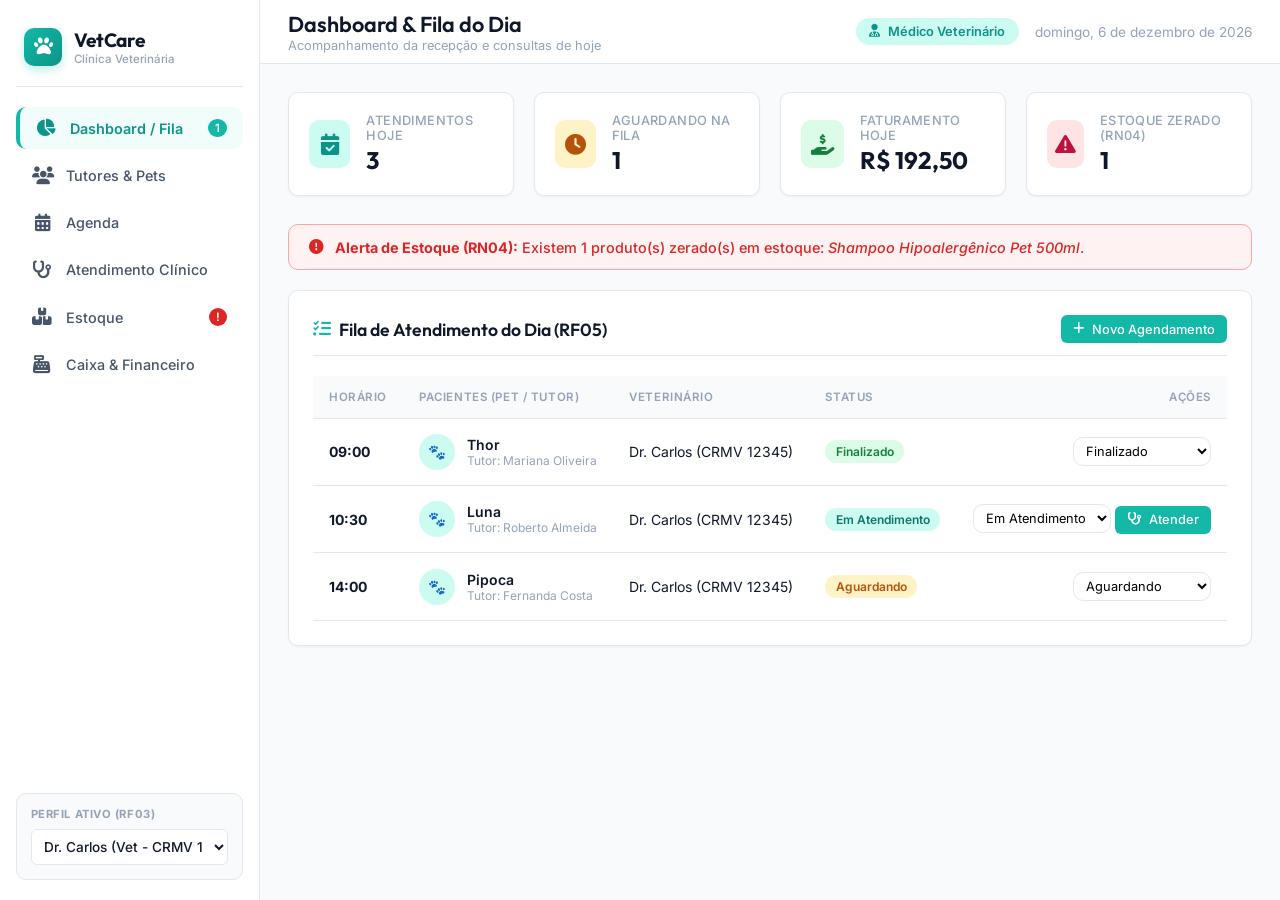
==== index.html @ 1fbb29a0 "protótipo html/css" ====
<!DOCTYPE html>
<html lang="pt-BR">
<head>
  <meta charset="UTF-8">
  <meta name="viewport" content="width=device-width, initial-scale=1.0">
  <title>VetCare - Sistema de Gestão para Clínica Veterinária</title>
  <meta name="description" content="Sistema completo de gestão veterinária para controle de tutores, pets, prontuários, receitas, estoque e caixa diário.">
  
  <!-- Fontes do Google & Font Awesome -->
  <link rel="stylesheet" href="https://cdnjs.cloudflare.com/ajax/libs/font-awesome/6.4.0/css/all.min.css">
  <link rel="stylesheet" href="style.css">
</head>
<body>

  <div id="app-container">
    
    <!-- Sidebar de Navegação -->
    <aside class="sidebar">
      <div>
        <div class="brand">
          <div class="brand-icon">
            <i class="fa-solid fa-paw"></i>
          </div>
          <div>
            <div class="brand-title">VetCare</div>
            <div class="brand-subtitle">Clínica Veterinária</div>
          </div>
        </div>

        <nav class="nav-menu">
          <a class="nav-item active" data-tab="dashboard">
            <i class="fa-solid fa-chart-pie"></i>
            <span>Dashboard / Fila</span>
            <span class="badge-count" id="badge-fila-count">0</span>
          </a>
          <a class="nav-item" data-tab="tutores-pets">
            <i class="fa-solid fa-users"></i>
            <span>Tutores & Pets</span>
          </a>
          <a class="nav-item" data-tab="agenda">
            <i class="fa-solid fa-calendar-days"></i>
            <span>Agenda</span>
          </a>
          <a class="nav-item" data-tab="atendimento" id="nav-atendimento-item">
            <i class="fa-solid fa-stethoscope"></i>
            <span>Atendimento Clínico</span>
          </a>
          <a class="nav-item" data-tab="estoque">
            <i class="fa-solid fa-boxes-stacked"></i>
            <span>Estoque</span>
            <span class="badge-count" id="badge-estoque-alert" style="background-color: var(--danger-text); display:none;">!</span>
          </a>
          <a class="nav-item" data-tab="caixa">
            <i class="fa-solid fa-cash-register"></i>
            <span>Caixa & Financeiro</span>
          </a>
        </nav>
      </div>

      <!-- Seletor de Perfil de Usuário (RF03, RN02) -->
      <div class="user-profile-widget">
        <div class="user-profile-label">Perfil Ativo (RF03)</div>
        <select id="user-role-select" class="role-select" onchange="switchUserRole(this.value)">
          <option value="vet">Dr. Carlos (Vet - CRMV 12345)</option>
          <option value="recepcao">Ana Silva (Recepcionista)</option>
          <option value="admin">Mariana (Administradora)</option>
        </select>
      </div>
    </aside>

    <!-- Área Principal -->
    <div class="main-wrapper">
      
      <!-- Topbar Header -->
      <header class="topbar">
        <div class="page-header-info">
          <h1 id="page-title">Dashboard & Fila do Dia</h1>
          <p id="page-subtitle">Acompanhamento da recepção e consultas de hoje</p>
        </div>

        <div class="topbar-actions">
          <div class="active-role-badge" id="role-badge">
            <i class="fa-solid fa-user-doctor"></i>
            <span id="role-badge-text">Médico Veterinário</span>
          </div>
          <span style="font-size: 0.85rem; color: var(--text-muted);" id="current-date-display">--/--/----</span>
        </div>
      </header>

      <!-- Conteúdo da Aplicação -->
      <main class="content-area">

        <!-- =================================================================== -->
        <!-- ABA 1: DASHBOARD & FILA DO DIA (RF05)                              -->
        <!-- =================================================================== -->
        <section id="dashboard" class="tab-content active">
          
          <!-- Métricas Resumidas -->
          <div class="metrics-grid">
            <div class="metric-card">
              <div class="metric-icon">
                <i class="fa-solid fa-calendar-check"></i>
              </div>
              <div class="metric-data">
                <h3>Atendimentos Hoje</h3>
                <div class="value" id="metric-consultas-hoje">0</div>
              </div>
            </div>

            <div class="metric-card">
              <div class="metric-icon warning">
                <i class="fa-solid fa-clock"></i>
              </div>
              <div class="metric-data">
                <h3>Aguardando na Fila</h3>
                <div class="value" id="metric-aguardando">0</div>
              </div>
            </div>

            <div class="metric-card">
              <div class="metric-icon success">
                <i class="fa-solid fa-hand-holding-dollar"></i>
              </div>
              <div class="metric-data">
                <h3>Faturamento Hoje</h3>
                <div class="value" id="metric-faturamento">R$ 0,00</div>
              </div>
            </div>

            <div class="metric-card">
              <div class="metric-icon danger">
                <i class="fa-solid fa-triangle-exclamation"></i>
              </div>
              <div class="metric-data">
                <h3>Estoque Zerado (RN04)</h3>
                <div class="value" id="metric-estoque-zero">0</div>
              </div>
            </div>
          </div>

          <!-- Alerta de Estoque (RN04) -->
          <div id="dashboard-stock-alert" class="alert-banner" style="display: none;">
            <i class="fa-solid fa-circle-exclamation"></i>
            <span id="stock-alert-message">Atenção: Existem produtos com estoque zerado no sistema!</span>
          </div>

          <!-- Fila do Dia -->
          <div class="panel">
            <div class="panel-header">
              <div class="panel-title">
                <i class="fa-solid fa-list-check" style="color: var(--primary);"></i>
                Fila de Atendimento do Dia (RF05)
              </div>
              <button class="btn btn-primary btn-sm" onclick="openModal('modal-novo-agendamento')">
                <i class="fa-solid fa-plus"></i> Novo Agendamento
              </button>
            </div>

            <div class="table-responsive">
              <table class="custom-table">
                <thead>
                  <tr>
                    <th>Horário</th>
                    <th>Pacientes (Pet / Tutor)</th>
                    <th>Veterinário</th>
                    <th>Status</th>
                    <th class="text-right">Ações</th>
                  </tr>
                </thead>
                <tbody id="fila-dia-tbody">
                  <!-- Inserido dinamicamente via app.js -->
                </tbody>
              </table>
            </div>
          </div>
        </section>

        <!-- =================================================================== -->
        <!-- ABA 2: TUTORES & PETS (RF01, RF02, RN01)                           -->
        <!-- =================================================================== -->
        <section id="tutores-pets" class="tab-content">
          <div class="panel">
            <div class="panel-header">
              <div class="panel-title">
                <i class="fa-solid fa-address-book" style="color: var(--primary);"></i>
                Cadastro de Tutores e Pacientes
              </div>
              <button class="btn btn-primary" onclick="openModal('modal-novo-tutor')">
                <i class="fa-solid fa-user-plus"></i> Cadastrar Tutor & Pet (RF01/RF02)
              </button>
            </div>

            <!-- Busca Rápida (<2s RNF03) -->
            <div class="search-filter-bar">
              <div class="search-box">
                <i class="fa-solid fa-magnifying-glass"></i>
                <input type="text" id="search-tutor-input" class="search-input" placeholder="Buscar tutor ou pet por Nome, CPF ou Telefone (RNF03)..." onkeyup="filterTutores(this.value)">
              </div>
            </div>

            <div class="table-responsive">
              <table class="custom-table">
                <thead>
                  <tr>
                    <th>Tutor (RF01)</th>
                    <th>CPF</th>
                    <th>WhatsApp / Contato</th>
                    <th>Pets Vinculados (RF02 / RN01)</th>
                    <th class="text-right">Ações</th>
                  </tr>
                </thead>
                <tbody id="tutores-tbody">
                  <!-- Inserido via app.js -->
                </tbody>
              </table>
            </div>
          </div>
        </section>

        <!-- =================================================================== -->
        <!-- ABA 3: AGENDA (RF04)                                                -->
        <!-- =================================================================== -->
        <section id="agenda" class="tab-content">
          <div class="panel">
            <div class="panel-header">
              <div class="panel-title">
                <i class="fa-solid fa-calendar-days" style="color: var(--primary);"></i>
                Agenda de Consultas e Retornos (RF04)
              </div>
              <button class="btn btn-primary" onclick="openModal('modal-novo-agendamento')">
                <i class="fa-solid fa-calendar-plus"></i> Agendar Consulta
              </button>
            </div>

            <div class="search-filter-bar">
              <div class="form-group" style="flex-direction: row; align-items: center; gap: 0.5rem;">
                <label class="form-label" for="agenda-date-filter">Filtrar por Data:</label>
                <input type="date" id="agenda-date-filter" class="form-control" style="width: auto;" onchange="loadAgendaTable(this.value)">
              </div>
            </div>

            <div class="table-responsive">
              <table class="custom-table">
                <thead>
                  <tr>
                    <th>Data / Hora</th>
                    <th>Pet / Espécie</th>
                    <th>Tutor Responsável</th>
                    <th>Veterinário</th>
                    <th>Status</th>
                    <th class="text-right">Ações</th>
                  </tr>
                </thead>
                <tbody id="agenda-tbody">
                  <!-- Inserido via app.js -->
                </tbody>
              </table>
            </div>
          </div>
        </section>

        <!-- =================================================================== -->
        <!-- ABA 4: ATENDIMENTO CLÍNICO (RF06, RF07, RF08, RF09, RN02, RN03)      -->
        <!-- =================================================================== -->
        <section id="atendimento" class="tab-content">
          
          <!-- Trava de Permissão RN02 -->
          <div id="vet-permission-lock" class="alert-banner" style="display:none; background-color: var(--status-aguardando-bg); color: var(--status-aguardando-text); border-color: #fde68a;">
            <i class="fa-solid fa-lock"></i>
            <span><strong>Atenção (RN02):</strong> Apenas o perfil de Médico Veterinário pode preencher prontuários, registrar diagnósticos e emitir receitas médicas.</span>
          </div>

          <div class="form-grid" style="grid-template-columns: 1fr 2fr;">
            
            <!-- Seleção de Paciente em Atendimento -->
            <div class="panel">
              <div class="panel-header">
                <div class="panel-title">
                  <i class="fa-solid fa-paw" style="color: var(--primary);"></i> Paciente em Consulta
                </div>
              </div>

              <div class="form-group">
                <label class="form-label">Selecionar Paciente da Fila:</label>
                <select id="atendimento-pet-select" class="form-control" onchange="onSelectPetAtendimento(this.value)">
                  <option value="">-- Selecione um pet da fila --</option>
                </select>
              </div>

              <div id="selected-pet-card" class="mt-2" style="display:none; background-color: var(--bg-main); padding: 1rem; border-radius: var(--radius-md); border: 1px solid var(--border);">
                <div class="entity-info mb-2">
                  <div class="pet-avatar" id="pet-avatar-display">🐾</div>
                  <div class="entity-details">
                    <div class="title" id="pet-name-display">Thor</div>
                    <div class="subtitle" id="pet-species-breed">Cão - Golden Retriever</div>
                  </div>
                </div>
                <hr style="border:0; border-top:1px solid var(--border); margin:0.75rem 0;">
                <p style="font-size:0.8rem; color:var(--text-secondary);"><strong>Tutor:</strong> <span id="pet-tutor-display">Carlos Silva</span></p>
                <p style="font-size:0.8rem; color:var(--text-secondary);"><strong>Idade/Peso:</strong> <span id="pet-age-weight">3 anos | 28 kg</span></p>
              </div>

              <!-- Vacinas Aplicadas (RF09) -->
              <div class="panel-header mt-2" style="margin-bottom:0.75rem;">
                <div class="panel-title" style="font-size:0.95rem;">
                  <i class="fa-solid fa-syringe" style="color: var(--primary);"></i> Vacinas (RF09)
                </div>
                <button class="btn btn-secondary btn-sm" onclick="openModal('modal-nova-vacina')">+ Vacina</button>
              </div>

              <div id="pet-vaccines-list" style="font-size:0.825rem; color: var(--text-secondary);">
                <em>Selecione um paciente para ver a carteira de vacinação.</em>
              </div>
            </div>

            <!-- Prontuário Clínico & Receita -->
            <div class="panel">
              <div class="panel-header">
                <div class="panel-title">
                  <i class="fa-solid fa-notes-medical" style="color: var(--primary);"></i>
                  Prontuário da Consulta Atual (RF06)
                </div>
                <div style="display:flex; gap:0.5rem;">
                  <button class="btn btn-outline btn-sm" onclick="openModal('modal-receita')" id="btn-emitir-receita">
                    <i class="fa-solid fa-file-prescription"></i> Emitir Receita (RF08)
                  </button>
                </div>
              </div>

              <form id="form-prontuario" onsubmit="salvarProntuario(event)">
                <div class="form-grid mb-2">
                  <div class="form-group full-width">
                    <label class="form-label">Queixa Principal & Histórico Observado (RF06):</label>
                    <textarea id="prontuario-queixa" class="form-control" placeholder="Ex: Animal apresentando prostração e perda de apetite há 2 dias..."></textarea>
                  </div>

                  <div class="form-group full-width">
                    <label class="form-label">Exame Físico & Sintomas Observados:</label>
                    <textarea id="prontuario-sintomas" class="form-control" placeholder="Ex: Temperatura 38.5°C, mucosas normcoradas, sem dor abdominal..."></textarea>
                  </div>

                  <div class="form-group full-width">
                    <label class="form-label">Diagnóstico Presuntivo / Definitivo:</label>
                    <textarea id="prontuario-diagnostico" class="form-control" placeholder="Ex: Gastrenterite leve..."></textarea>
                  </div>

                  <div class="form-group full-width">
                    <label class="form-label">Orientações e Tratamento Prescrito:</label>
                    <textarea id="prontuario-orientacoes" class="form-control" placeholder="Ex: Dieta leve por 3 dias, hidratação oral..."></textarea>
                  </div>
                </div>

                <div style="display:flex; justify-content:flex-end; gap:0.75rem;" class="mt-2">
                  <button type="submit" class="btn btn-primary" id="btn-salvar-prontuario">
                    <i class="fa-solid fa-floppy-disk"></i> Salvar Consulta & Finalizar
                  </button>
                </div>
              </form>

              <!-- Histórico do Paciente (RF07) -->
              <div class="mt-2" style="border-top:1px solid var(--border); padding-top:1rem;">
                <h3 style="font-size:0.95rem; font-family:var(--font-heading); font-weight:600;">
                  <i class="fa-solid fa-clock-rotate-left" style="color:var(--primary);"></i> Histórico Clínico Anterior (RF07)
                </h3>
                <div id="patient-timeline-container" class="timeline">
                  <!-- Histórico dinâmico via app.js -->
                  <p style="font-size:0.85rem; color:var(--text-muted); padding-top:0.5rem;">Nenhum histórico selecionado.</p>
                </div>
              </div>
            </div>

          </div>
        </section>

        <!-- =================================================================== -->
        <!-- ABA 5: ESTOQUE BÁSICO (RF10, RF11, RN04)                          -->
        <!-- =================================================================== -->
        <section id="estoque" class="tab-content">
          <div class="panel">
            <div class="panel-header">
              <div class="panel-title">
                <i class="fa-solid fa-boxes-stacked" style="color: var(--primary);"></i>
                Controle de Estoque de Produtos e Medicamentos (RF10)
              </div>
              <button class="btn btn-primary" onclick="openModal('modal-novo-produto')">
                <i class="fa-solid fa-box-archive"></i> Cadastrar Item (RF10)
              </button>
            </div>

            <div class="search-filter-bar">
              <div class="search-box">
                <i class="fa-solid fa-magnifying-glass"></i>
                <input type="text" class="search-input" placeholder="Buscar medicamento ou insumo no estoque..." onkeyup="filterEstoque(this.value)">
              </div>
            </div>

            <div class="table-responsive">
              <table class="custom-table">
                <thead>
                  <tr>
                    <th>Nome do Produto / Item (RF10)</th>
                    <th>Preço de Venda</th>
                    <th>Qtd. Atual em Estoque</th>
                    <th>Status de Estoque (RN04)</th>
                    <th class="text-right">Ações (RF11)</th>
                  </tr>
                </thead>
                <tbody id="estoque-tbody">
                  <!-- Inserido via app.js -->
                </tbody>
              </table>
            </div>
          </div>
        </section>

        <!-- =================================================================== -->
        <!-- ABA 6: CAIXA E PAGAMENTOS (RF12, RF13)                              -->
        <!-- =================================================================== -->
        <section id="caixa" class="tab-content">
          <div class="form-grid" style="grid-template-columns: 1fr 1fr;">
            
            <!-- Registro de Pagamento RF12 -->
            <div class="panel">
              <div class="panel-header">
                <div class="panel-title">
                  <i class="fa-solid fa-receipt" style="color: var(--primary);"></i>
                  Registrar Pagamento / Caixa (RF12)
                </div>
              </div>

              <form id="form-pagamento" onsubmit="registrarPagamento(event)">
                <div class="form-group mb-2">
                  <label class="form-label">Descrição do Atendimento / Produto:</label>
                  <input type="text" id="pagamento-descricao" class="form-control" placeholder="Ex: Consulta Clínica + Vacina V10" required>
                </div>

                <div class="form-group mb-2">
                  <label class="form-label">Tutor (Opcional):</label>
                  <select id="pagamento-tutor-select" class="form-control">
                    <option value="">-- Cliente Avulso --</option>
                  </select>
                </div>

                <div class="form-group mb-2">
                  <label class="form-label">Valor Cobrado (R$):</label>
                  <input type="number" step="0.01" id="pagamento-valor" class="form-control" placeholder="150.00" required>
                </div>

                <div class="form-group mb-2">
                  <label class="form-label">Forma de Pagamento (RF12):</label>
                  <select id="pagamento-metodo" class="form-control" required>
                    <option value="Pix">Pix</option>
                    <option value="Cartão de Crédito">Cartão de Crédito</option>
                    <option value="Cartão de Débito">Cartão de Débito</option>
                    <option value="Dinheiro">Dinheiro</option>
                  </select>
                </div>

                <button type="submit" class="btn btn-primary full-width mt-2">
                  <i class="fa-solid fa-cash-register"></i> Confirmar Recebimento (RF12)
                </button>
              </form>
            </div>

            <!-- Fechamento de Caixa Diário RF13 -->
            <div class="panel">
              <div class="panel-header">
                <div class="panel-title">
                  <i class="fa-solid fa-chart-line" style="color: var(--primary);"></i>
                  Fechamento de Caixa Diário (RF13)
                </div>
                <button class="btn btn-outline btn-sm" onclick="imprimirRelatorioCaixa()">
                  <i class="fa-solid fa-print"></i> Imprimir Relatório
                </button>
              </div>

              <div style="background-color: var(--bg-main); padding: 1.25rem; border-radius: var(--radius-md); border:1px solid var(--border);" class="mb-2">
                <h3 style="font-size:0.85rem; color:var(--text-muted); text-transform:uppercase;">Faturamento Total do Dia</h3>
                <div style="font-size:2rem; font-family:var(--font-heading); font-weight:700; color:var(--primary-hover);" id="caixa-total-display">R$ 0,00</div>
              </div>

              <h4 style="font-size:0.9rem; margin-bottom:0.5rem; color:var(--text-secondary);">Resumo por Forma de Pagamento:</h4>
              <div id="caixa-breakdown-list" style="display:flex; flex-direction:column; gap:0.5rem;">
                <!-- Dinâmico via JS -->
              </div>
            </div>

          </div>

          <!-- Histórico de Transações do Dia -->
          <div class="panel mt-2">
            <div class="panel-header">
              <div class="panel-title">Lançamentos do Dia</div>
            </div>
            <div class="table-responsive">
              <table class="custom-table">
                <thead>
                  <tr>
                    <th>Horário</th>
                    <th>Descrição</th>
                    <th>Cliente / Tutor</th>
                    <th>Forma de Pagamento</th>
                    <th class="text-right">Valor</th>
                  </tr>
                </thead>
                <tbody id="caixa-transacoes-tbody">
                  <!-- Inserido via JS -->
                </tbody>
              </table>
            </div>
          </div>
        </section>

      </main>
    </div>
  </div>

  <!-- ========================================================================= -->
  <!-- MODAIS INTERATIVOS                                                         -->
  <!-- ========================================================================= -->

  <!-- Modal 1: Novo Tutor & Pet (RF01, RF02, RN01) -->
  <div id="modal-novo-tutor" class="modal-overlay">
    <div class="modal-card">
      <div class="modal-header">
        <h2>Cadastrar Tutor e Pet (RF01/RF02)</h2>
        <button class="modal-close" onclick="closeModal('modal-novo-tutor')">&times;</button>
      </div>
      <form id="form-novo-tutor" onsubmit="salvarTutorEPet(event)">
        <div class="modal-body form-grid">
          <h3 class="full-width" style="font-size:0.95rem; border-bottom:1px solid var(--border); padding-bottom:0.25rem;">Dados do Tutor (RF01)</h3>
          
          <div class="form-group">
            <label class="form-label">Nome Completo *</label>
            <input type="text" id="tutor-nome" class="form-control" placeholder="Ex: Mariana Oliveira" required>
          </div>

          <div class="form-group">
            <label class="form-label">CPF *</label>
            <input type="text" id="tutor-cpf" class="form-control" placeholder="000.000.000-00" required>
          </div>

          <div class="form-group">
            <label class="form-label">WhatsApp / Telefone *</label>
            <input type="text" id="tutor-telefone" class="form-control" placeholder="(11) 99999-8888" required>
          </div>

          <div class="form-group">
            <label class="form-label">Endereço</label>
            <input type="text" id="tutor-endereco" class="form-control" placeholder="Rua, Número, Bairro">
          </div>

          <h3 class="full-width mt-2" style="font-size:0.95rem; border-bottom:1px solid var(--border); padding-bottom:0.25rem;">Dados do Pet Vinculado (RF02 / RN01)</h3>

          <div class="form-group">
            <label class="form-label">Nome do Pet *</label>
            <input type="text" id="pet-nome" class="form-control" placeholder="Ex: Mel" required>
          </div>

          <div class="form-group">
            <label class="form-label">Espécie *</label>
            <select id="pet-especie" class="form-control" required>
              <option value="Cão">Cão</option>
              <option value="Gato">Gato</option>
              <option value="Ave">Ave</option>
              <option value="Outro">Outro</option>
            </select>
          </div>

          <div class="form-group">
            <label class="form-label">Raça</label>
            <input type="text" id="pet-raca" class="form-control" placeholder="Ex: Poodle, SRD...">
          </div>

          <div class="form-group">
            <label class="form-label">Sexo</label>
            <select id="pet-sexo" class="form-control">
              <option value="Macho">Macho</option>
              <option value="Fêmea">Fêmea</option>
            </select>
          </div>

          <div class="form-group">
            <label class="form-label">Idade / Nasc.</label>
            <input type="text" id="pet-idade" class="form-control" placeholder="Ex: 2 anos">
          </div>

          <div class="form-group">
            <label class="form-label">Peso (kg)</label>
            <input type="number" step="0.1" id="pet-peso" class="form-control" placeholder="Ex: 8.5">
          </div>
        </div>

        <div class="modal-footer">
          <button type="button" class="btn btn-secondary" onclick="closeModal('modal-novo-tutor')">Cancelar</button>
          <button type="submit" class="btn btn-primary">Salvar Cadastro</button>
        </div>
      </form>
    </div>
  </div>

  <!-- Modal 2: Novo Agendamento (RF04) -->
  <div id="modal-novo-agendamento" class="modal-overlay">
    <div class="modal-card">
      <div class="modal-header">
        <h2>Agendar Consulta (RF04)</h2>
        <button class="modal-close" onclick="closeModal('modal-novo-agendamento')">&times;</button>
      </div>
      <form id="form-novo-agendamento" onsubmit="salvarAgendamento(event)">
        <div class="modal-body form-grid">
          <div class="form-group full-width">
            <label class="form-label">Selecione o Paciente (Pet / Tutor) *</label>
            <select id="agendamento-pet-select" class="form-control" required>
              <!-- Dinâmico via JS -->
            </select>
          </div>

          <div class="form-group">
            <label class="form-label">Data *</label>
            <input type="date" id="agendamento-data" class="form-control" required>
          </div>

          <div class="form-group">
            <label class="form-label">Horário *</label>
            <input type="time" id="agendamento-hora" class="form-control" required>
          </div>

          <div class="form-group full-width">
            <label class="form-label">Veterinário Responsável *</label>
            <select id="agendamento-vet-select" class="form-control" required>
              <option value="Dr. Carlos (CRMV 12345)">Dr. Carlos (CRMV 12345)</option>
              <option value="Dra. Juliana (CRMV 67890)">Dra. Juliana (CRMV 67890)</option>
            </select>
          </div>
        </div>

        <div class="modal-footer">
          <button type="button" class="btn btn-secondary" onclick="closeModal('modal-novo-agendamento')">Cancelar</button>
          <button type="submit" class="btn btn-primary">Confirmar Agendamento</button>
        </div>
      </form>
    </div>
  </div>

  <!-- Modal 3: Emissão de Receita Simples (RF08, RN03) -->
  <div id="modal-receita" class="modal-overlay">
    <div class="modal-card" style="max-width:700px;">
      <div class="modal-header">
        <h2>Emitir Receita Médica Simples (RF08 / RN03)</h2>
        <button class="modal-close" onclick="closeModal('modal-receita')">&times;</button>
      </div>
      <div class="modal-body">
        
        <form id="form-receita" onsubmit="gerarVisualizacaoReceita(event)">
          <div class="form-group mb-2">
            <label class="form-label">Medicamentos e Dosagens Prescritas:</label>
            <textarea id="receita-texto" class="form-control" style="min-height:120px;" placeholder="Ex: 1. Amoxicilina 250mg - Administrar 1 comprimido a cada 12 horas por 7 dias.&#10;2. Meloxicam 1mg - Administrar 1 comprimido a cada 24 horas por 3 dias." required></textarea>
          </div>

          <button type="submit" class="btn btn-primary mb-2">
            <i class="fa-solid fa-eye"></i> Gerar Pré-visualização com CRMV (RN03)
          </button>
        </form>

        <!-- Preview da Receita com CRMV do Veterinário (RN03) -->
        <div id="recipe-preview-container" class="recipe-preview mt-2" style="display:none;">
          <div class="recipe-header">
            <h2>VetCare - Clínica Veterinária</h2>
            <p>Rua dos Pets, 123 - Centro | Tel: (11) 3333-4444</p>
            <div class="recipe-vet-badge" id="recipe-vet-info">
              <i class="fa-solid fa-user-doctor"></i> Dr. Carlos - CRMV/SP 12345
            </div>
          </div>

          <div class="recipe-info-grid">
            <div><strong>Paciente:</strong> <span id="recipe-patient-name">Mel</span></div>
            <div><strong>Especialidade:</strong> Veterinária Geral</div>
            <div><strong>Tutor:</strong> <span id="recipe-tutor-name">Mariana</span></div>
            <div><strong>Data:</strong> <span id="recipe-date-display">--/--/----</span></div>
          </div>

          <div class="recipe-medications">
            <h4 style="font-size:0.9rem; text-transform:uppercase; color:var(--primary-hover); border-bottom:1px solid var(--border); padding-bottom:0.25rem;" class="mb-2">Receituário Prescrito:</h4>
            <div id="recipe-meds-list" style="white-space: pre-wrap; font-size:0.9rem; line-height:1.6;"></div>
          </div>

          <div class="recipe-footer">
            <div class="signature-line"></div>
            <p style="font-size:0.85rem; font-weight:600;" id="recipe-vet-signature">Dr. Carlos - Médico Veterinário</p>
            <p style="font-size:0.75rem; color:#64748b;" id="recipe-crmv-signature">CRMV/SP 12345 (RN03)</p>
          </div>
        </div>

      </div>
      <div class="modal-footer">
        <button type="button" class="btn btn-secondary" onclick="closeModal('modal-receita')">Fechar</button>
        <button type="button" class="btn btn-primary" onclick="imprimirReceita()">
          <i class="fa-solid fa-print"></i> Imprimir Receita
        </button>
      </div>
    </div>
  </div>

  <!-- Modal 4: Registrar Vacina (RF09) -->
  <div id="modal-nova-vacina" class="modal-overlay">
    <div class="modal-card">
      <div class="modal-header">
        <h2>Registrar Aplicação de Vacina (RF09)</h2>
        <button class="modal-close" onclick="closeModal('modal-nova-vacina')">&times;</button>
      </div>
      <form id="form-nova-vacina" onsubmit="salvarVacina(event)">
        <div class="modal-body form-grid">
          <div class="form-group full-width">
            <label class="form-label">Nome da Vacina *</label>
            <input type="text" id="vacina-nome" class="form-control" placeholder="Ex: V10 Polivalente, Antirrábica..." required>
          </div>

          <div class="form-group">
            <label class="form-label">Data de Aplicação *</label>
            <input type="date" id="vacina-data-aplicacao" class="form-control" required>
          </div>

          <div class="form-group">
            <label class="form-label">Próxima Dose Prevista *</label>
            <input type="date" id="vacina-data-proxima" class="form-control" required>
          </div>
        </div>

        <div class="modal-footer">
          <button type="button" class="btn btn-secondary" onclick="closeModal('modal-nova-vacina')">Cancelar</button>
          <button type="submit" class="btn btn-primary">Registrar Vacina</button>
        </div>
      </form>
    </div>
  </div>

  <!-- Modal 5: Novo Produto no Estoque (RF10) -->
  <div id="modal-novo-produto" class="modal-overlay">
    <div class="modal-card">
      <div class="modal-header">
        <h2>Cadastrar Item no Estoque (RF10)</h2>
        <button class="modal-close" onclick="closeModal('modal-novo-produto')">&times;</button>
      </div>
      <form id="form-novo-produto" onsubmit="salvarProduto(event)">
        <div class="modal-body form-grid">
          <div class="form-group full-width">
            <label class="form-label">Nome do Produto / Medicamento *</label>
            <input type="text" id="produto-nome" class="form-control" placeholder="Ex: Anti-inflamatório Meloxivet 1mg" required>
          </div>

          <div class="form-group">
            <label class="form-label">Preço de Venda (R$) *</label>
            <input type="number" step="0.01" id="produto-preco" class="form-control" placeholder="45.00" required>
          </div>

          <div class="form-group">
            <label class="form-label">Quantidade em Estoque *</label>
            <input type="number" id="produto-qtd" class="form-control" placeholder="10" required>
          </div>
        </div>

        <div class="modal-footer">
          <button type="button" class="btn btn-secondary" onclick="closeModal('modal-novo-produto')">Cancelar</button>
          <button type="submit" class="btn btn-primary">Salvar Produto</button>
        </div>
      </form>
    </div>
  </div>

  <!-- Area exclusiva de impressão para Receitas (RN03) -->
  <div id="print-recipe-area"></div>

  <!-- Script Principal JavaScript -->
  <script src="app.js"></script>
</body>
</html>
---- style.css ----
/* ==========================================================================
   VetCare - Sistema para Clínica Veterinária
   Estilos CSS - Tons Neutros & Verde Água (Aqua Green Teal)
   ========================================================================== */

@import url('https://fonts.googleapis.com/css2?family=Outfit:wght@300;400;500;600;700&family=Inter:wght@300;400;500;600;700&display=swap');

:root {
  /* Paleta de Cores (Tons Neutros + Verde Água) */
  --primary: #14b8a6;            /* Verde Água Principal (Teal/Aqua) */
  --primary-hover: #0d9488;      /* Verde Água Escuro */
  --primary-light: #ccfbf1;      /* Verde Água Claro Pastel */
  --primary-subtle: #f0fdfa;     /* Fundo Suave Verde Água */
  
  --bg-main: #f8fafc;            /* Fundo da Página (Neutral Slate 50) */
  --surface: #ffffff;            /* Superfícies / Cards */
  --surface-hover: #f1f5f9;      /* Hover em linhas e elementos */
  
  --text-main: #0f172a;          /* Texto Principal (Slate 900) */
  --text-secondary: #475569;     /* Texto Secundário (Slate 600) */
  --text-muted: #94a3b8;         /* Texto Suave (Slate 400) */
  
  --border: #e2e8f0;             /* Bordas (Slate 200) */
  --border-focus: #14b8a6;       /* Foco em Inputs */
  
  /* Status Colors */
  --status-agendado-bg: #e0f2fe;
  --status-agendado-text: #0369a1;
  --status-aguardando-bg: #fef3c7;
  --status-aguardando-text: #b45309;
  --status-atendimento-bg: #ccfbf1;
  --status-atendimento-text: #0f766e;
  --status-finalizado-bg: #dcfce7;
  --status-finalizado-text: #15803d;
  --status-cancelado-bg: #ffe4e6;
  --status-cancelado-text: #be123c;
  
  --danger-bg: #fef2f2;
  --danger-text: #dc2626;
  --danger-border: #fca5a5;

  /* Sombras & Raios */
  --radius-sm: 6px;
  --radius-md: 10px;
  --radius-lg: 16px;
  --radius-full: 9999px;
  
  --shadow-sm: 0 1px 2px 0 rgba(0, 0, 0, 0.05);
  --shadow-md: 0 4px 6px -1px rgba(0, 0, 0, 0.07), 0 2px 4px -2px rgba(0, 0, 0, 0.05);
  --shadow-lg: 0 10px 15px -3px rgba(0, 0, 0, 0.08), 0 4px 6px -4px rgba(0, 0, 0, 0.04);
  
  --font-heading: 'Outfit', sans-serif;
  --font-body: 'Inter', sans-serif;
}

* {
  box-sizing: border-box;
  margin: 0;
  padding: 0;
}

body {
  font-family: var(--font-body);
  background-color: var(--bg-main);
  color: var(--text-main);
  display: flex;
  height: 100vh;
  overflow: hidden;
  -webkit-font-smoothing: antialiased;
}

/* ==========================================================================
   Layout Principal
   ========================================================================== */

#app-container {
  display: flex;
  width: 100vw;
  height: 100vh;
}

/* Sidebar */
.sidebar {
  width: 260px;
  background-color: var(--surface);
  border-right: 1px solid var(--border);
  display: flex;
  flex-direction: column;
  justify-content: space-between;
  padding: 1.25rem 1rem;
  flex-shrink: 0;
}

.brand {
  display: flex;
  align-items: center;
  gap: 0.75rem;
  padding: 0.5rem 0.5rem 1.25rem 0.5rem;
  border-bottom: 1px solid var(--border);
}

.brand-icon {
  width: 38px;
  height: 38px;
  background: linear-gradient(135deg, var(--primary), var(--primary-hover));
  color: white;
  border-radius: var(--radius-md);
  display: flex;
  align-items: center;
  justify-content: center;
  font-size: 1.2rem;
  font-weight: bold;
  box-shadow: 0 4px 10px rgba(20, 184, 166, 0.25);
}

.brand-title {
  font-family: var(--font-heading);
  font-weight: 700;
  font-size: 1.2rem;
  color: var(--text-main);
  letter-spacing: -0.02em;
}

.brand-subtitle {
  font-size: 0.72rem;
  color: var(--text-muted);
  font-weight: 500;
}

.nav-menu {
  display: flex;
  flex-direction: column;
  gap: 0.35rem;
  margin-top: 1.25rem;
  flex: 1;
}

.nav-item {
  display: flex;
  align-items: center;
  gap: 0.85rem;
  padding: 0.75rem 1rem;
  border-radius: var(--radius-md);
  color: var(--text-secondary);
  text-decoration: none;
  font-size: 0.9rem;
  font-weight: 500;
  transition: all 0.2s ease;
  cursor: pointer;
}

.nav-item:hover {
  background-color: var(--surface-hover);
  color: var(--text-main);
}

.nav-item.active {
  background-color: var(--primary-subtle);
  color: var(--primary-hover);
  font-weight: 600;
  border-left: 4px solid var(--primary);
}

.nav-item i {
  font-size: 1.1rem;
  width: 20px;
  text-align: center;
}

.nav-item .badge-count {
  margin-left: auto;
  background-color: var(--primary);
  color: white;
  font-size: 0.72rem;
  padding: 2px 7px;
  border-radius: var(--radius-full);
  font-weight: 600;
}

/* User Role Switcher no rodapé da Sidebar */
.user-profile-widget {
  background-color: var(--bg-main);
  border: 1px solid var(--border);
  padding: 0.85rem;
  border-radius: var(--radius-md);
  display: flex;
  flex-direction: column;
  gap: 0.5rem;
}

.user-profile-label {
  font-size: 0.7rem;
  text-transform: uppercase;
  letter-spacing: 0.05em;
  color: var(--text-muted);
  font-weight: 700;
}

.role-select {
  width: 100%;
  padding: 0.5rem;
  border-radius: var(--radius-sm);
  border: 1px solid var(--border);
  background-color: var(--surface);
  font-family: var(--font-body);
  font-size: 0.85rem;
  color: var(--text-main);
  font-weight: 500;
  outline: none;
  cursor: pointer;
}

.role-select:focus {
  border-color: var(--border-focus);
}

/* Área de Conteúdo Principal */
.main-wrapper {
  flex: 1;
  display: flex;
  flex-direction: column;
  overflow: hidden;
  background-color: var(--bg-main);
}

/* Topbar Header */
.topbar {
  height: 64px;
  background-color: var(--surface);
  border-bottom: 1px solid var(--border);
  display: flex;
  align-items: center;
  justify-content: space-between;
  padding: 0 1.75rem;
}

.page-header-info h1 {
  font-family: var(--font-heading);
  font-size: 1.35rem;
  font-weight: 600;
  color: var(--text-main);
}

.page-header-info p {
  font-size: 0.8rem;
  color: var(--text-muted);
}

.topbar-actions {
  display: flex;
  align-items: center;
  gap: 1rem;
}

.active-role-badge {
  display: flex;
  align-items: center;
  gap: 0.5rem;
  padding: 0.4rem 0.85rem;
  background-color: var(--primary-light);
  color: var(--primary-hover);
  border-radius: var(--radius-full);
  font-size: 0.8rem;
  font-weight: 600;
}

/* Content Body */
.content-area {
  flex: 1;
  padding: 1.75rem;
  overflow-y: auto;
}

.tab-content {
  display: none;
  animation: fadeIn 0.25s ease-in-out;
}

.tab-content.active {
  display: block;
}

@keyframes fadeIn {
  from { opacity: 0; transform: translateY(4px); }
  to { opacity: 1; transform: translateY(0); }
}

/* ==========================================================================
   Componentes & Cards
   ========================================================================== */

/* Grid de Métricas */
.metrics-grid {
  display: grid;
  grid-template-columns: repeat(auto-fit, minmax(220px, 1fr));
  gap: 1.25rem;
  margin-bottom: 1.75rem;
}

.metric-card {
  background-color: var(--surface);
  border: 1px solid var(--border);
  border-radius: var(--radius-md);
  padding: 1.25rem;
  display: flex;
  align-items: center;
  gap: 1rem;
  box-shadow: var(--shadow-sm);
  transition: transform 0.2s ease, box-shadow 0.2s ease;
}

.metric-card:hover {
  transform: translateY(-2px);
  box-shadow: var(--shadow-md);
}

.metric-icon {
  width: 48px;
  height: 48px;
  border-radius: var(--radius-md);
  background-color: var(--primary-light);
  color: var(--primary-hover);
  display: flex;
  align-items: center;
  justify-content: center;
  font-size: 1.3rem;
}

.metric-icon.warning {
  background-color: #fef3c7;
  color: #b45309;
}

.metric-icon.danger {
  background-color: #ffe4e6;
  color: #be123c;
}

.metric-icon.success {
  background-color: #dcfce7;
  color: #15803d;
}

.metric-data h3 {
  font-size: 0.8rem;
  font-weight: 500;
  color: var(--text-muted);
  text-transform: uppercase;
  letter-spacing: 0.03em;
}

.metric-data .value {
  font-family: var(--font-heading);
  font-size: 1.5rem;
  font-weight: 700;
  color: var(--text-main);
  margin-top: 2px;
}

/* Containers e Painéis de Conteúdo */
.panel {
  background-color: var(--surface);
  border: 1px solid var(--border);
  border-radius: var(--radius-md);
  padding: 1.5rem;
  box-shadow: var(--shadow-sm);
  margin-bottom: 1.5rem;
}

.panel-header {
  display: flex;
  align-items: center;
  justify-content: space-between;
  margin-bottom: 1.25rem;
  padding-bottom: 0.75rem;
  border-bottom: 1px solid var(--border);
}

.panel-title {
  font-family: var(--font-heading);
  font-size: 1.1rem;
  font-weight: 600;
  color: var(--text-main);
  display: flex;
  align-items: center;
  gap: 0.5rem;
}

/* Formulários & Filtros */
.search-filter-bar {
  display: flex;
  gap: 1rem;
  align-items: center;
  justify-content: space-between;
  margin-bottom: 1.25rem;
  flex-wrap: wrap;
}

.search-box {
  position: relative;
  flex: 1;
  min-width: 260px;
}

.search-box i {
  position: absolute;
  left: 1rem;
  top: 50%;
  transform: translateY(-50%);
  color: var(--text-muted);
}

.search-input {
  width: 100%;
  padding: 0.65rem 1rem 0.65rem 2.6rem;
  border: 1px solid var(--border);
  border-radius: var(--radius-md);
  font-family: var(--font-body);
  font-size: 0.9rem;
  outline: none;
  background-color: var(--surface);
  transition: border-color 0.2s ease;
}

.search-input:focus {
  border-color: var(--border-focus);
  box-shadow: 0 0 0 3px rgba(20, 184, 166, 0.15);
}

/* Botões */
.btn {
  display: inline-flex;
  align-items: center;
  justify-content: center;
  gap: 0.5rem;
  padding: 0.6rem 1.1rem;
  border-radius: var(--radius-md);
  font-family: var(--font-body);
  font-size: 0.875rem;
  font-weight: 500;
  cursor: pointer;
  border: 1px solid transparent;
  transition: all 0.2s ease;
}

.btn-primary {
  background-color: var(--primary);
  color: white;
}

.btn-primary:hover {
  background-color: var(--primary-hover);
  box-shadow: 0 4px 10px rgba(20, 184, 166, 0.25);
}

.btn-secondary {
  background-color: var(--surface);
  border-color: var(--border);
  color: var(--text-secondary);
}

.btn-secondary:hover {
  background-color: var(--surface-hover);
  color: var(--text-main);
}

.btn-outline {
  border-color: var(--primary);
  color: var(--primary-hover);
  background-color: transparent;
}

.btn-outline:hover {
  background-color: var(--primary-light);
}

.btn-danger {
  background-color: var(--danger-text);
  color: white;
}

.btn-danger:hover {
  background-color: #b91c1c;
}

.btn-sm {
  padding: 0.35rem 0.7rem;
  font-size: 0.8rem;
  border-radius: var(--radius-sm);
}

/* Tabelas Estilizadas */
.table-responsive {
  width: 100%;
  overflow-x: auto;
}

.custom-table {
  width: 100%;
  border-collapse: collapse;
  text-align: left;
  font-size: 0.875rem;
}

.custom-table th {
  background-color: var(--bg-main);
  color: var(--text-muted);
  font-weight: 600;
  text-transform: uppercase;
  font-size: 0.72rem;
  letter-spacing: 0.05em;
  padding: 0.85rem 1rem;
  border-bottom: 1px solid var(--border);
}

.custom-table td {
  padding: 0.95rem 1rem;
  border-bottom: 1px solid var(--border);
  color: var(--text-main);
  vertical-align: middle;
}

.custom-table tbody tr {
  transition: background-color 0.15s ease;
}

.custom-table tbody tr:hover {
  background-color: var(--surface-hover);
}

/* Badges de Status */
.status-badge {
  display: inline-flex;
  align-items: center;
  gap: 0.35rem;
  padding: 0.25rem 0.65rem;
  border-radius: var(--radius-full);
  font-size: 0.75rem;
  font-weight: 600;
}

.status-agendado { background-color: var(--status-agendado-bg); color: var(--status-agendado-text); }
.status-aguardando { background-color: var(--status-aguardando-bg); color: var(--status-aguardando-text); }
.status-em-atendimento { background-color: var(--status-atendimento-bg); color: var(--status-atendimento-text); }
.status-finalizado { background-color: var(--status-finalizado-bg); color: var(--status-finalizado-text); }
.status-cancelado { background-color: var(--status-cancelado-bg); color: var(--status-cancelado-text); }

/* Alerta de Estoque Zero (RN04) */
.alert-banner {
  background-color: var(--danger-bg);
  border: 1px solid var(--danger-border);
  color: var(--danger-text);
  padding: 0.85rem 1.25rem;
  border-radius: var(--radius-md);
  display: flex;
  align-items: center;
  gap: 0.75rem;
  font-size: 0.9rem;
  font-weight: 500;
  margin-bottom: 1.25rem;
}

/* Avatar de Pet e Tutor */
.pet-avatar {
  width: 36px;
  height: 36px;
  border-radius: var(--radius-full);
  background-color: var(--primary-light);
  color: var(--primary-hover);
  display: flex;
  align-items: center;
  justify-content: center;
  font-weight: 700;
  font-size: 0.9rem;
}

.entity-info {
  display: flex;
  align-items: center;
  gap: 0.75rem;
}

.entity-details .title {
  font-weight: 600;
  color: var(--text-main);
}

.entity-details .subtitle {
  font-size: 0.75rem;
  color: var(--text-muted);
}

/* Grid de Formulários */
.form-grid {
  display: grid;
  grid-template-columns: repeat(auto-fit, minmax(220px, 1fr));
  gap: 1rem;
}

.form-group {
  display: flex;
  flex-direction: column;
  gap: 0.4rem;
}

.form-group.full-width {
  grid-column: 1 / -1;
}

.form-label {
  font-size: 0.825rem;
  font-weight: 600;
  color: var(--text-secondary);
}

.form-control {
  width: 100%;
  padding: 0.6rem 0.85rem;
  border: 1px solid var(--border);
  border-radius: var(--radius-md);
  font-family: var(--font-body);
  font-size: 0.875rem;
  outline: none;
  background-color: var(--surface);
}

.form-control:focus {
  border-color: var(--border-focus);
  box-shadow: 0 0 0 3px rgba(20, 184, 166, 0.15);
}

textarea.form-control {
  min-height: 90px;
  resize: vertical;
}

/* ==========================================================================
   Modais Interativos
   ========================================================================== */

.modal-overlay {
  position: fixed;
  top: 0;
  left: 0;
  width: 100vw;
  height: 100vh;
  background-color: rgba(15, 23, 42, 0.45);
  backdrop-filter: blur(3px);
  display: flex;
  align-items: center;
  justify-content: center;
  z-index: 999;
  opacity: 0;
  pointer-events: none;
  transition: opacity 0.2s ease;
}

.modal-overlay.active {
  opacity: 1;
  pointer-events: auto;
}

.modal-card {
  background-color: var(--surface);
  border-radius: var(--radius-lg);
  width: 90%;
  max-width: 600px;
  max-height: 90vh;
  overflow-y: auto;
  box-shadow: var(--shadow-lg);
  transform: scale(0.95);
  transition: transform 0.2s ease;
}

.modal-overlay.active .modal-card {
  transform: scale(1);
}

.modal-header {
  padding: 1.25rem 1.5rem;
  border-bottom: 1px solid var(--border);
  display: flex;
  align-items: center;
  justify-content: space-between;
}

.modal-header h2 {
  font-family: var(--font-heading);
  font-size: 1.2rem;
  font-weight: 600;
}

.modal-close {
  background: none;
  border: none;
  font-size: 1.25rem;
  color: var(--text-muted);
  cursor: pointer;
}

.modal-close:hover {
  color: var(--text-main);
}

.modal-body {
  padding: 1.5rem;
}

.modal-footer {
  padding: 1rem 1.5rem;
  border-top: 1px solid var(--border);
  display: flex;
  justify-content: flex-end;
  gap: 0.75rem;
  background-color: var(--bg-main);
  border-bottom-left-radius: var(--radius-lg);
  border-bottom-right-radius: var(--radius-lg);
}

/* ==========================================================================
   Receita Médica & Impressão (RN03)
   ========================================================================== */

.recipe-preview {
  background-color: white;
  border: 1px solid #cbd5e1;
  padding: 2.5rem;
  border-radius: var(--radius-md);
  box-shadow: var(--shadow-sm);
  color: #1e293b;
  font-family: 'Inter', sans-serif;
  max-width: 650px;
  margin: 0 auto;
}

.recipe-header {
  text-align: center;
  border-bottom: 2px solid var(--primary);
  padding-bottom: 1.25rem;
  margin-bottom: 1.5rem;
}

.recipe-header h2 {
  font-family: 'Outfit', sans-serif;
  color: var(--primary-hover);
  font-size: 1.5rem;
}

.recipe-header p {
  font-size: 0.825rem;
  color: #64748b;
}

.recipe-vet-badge {
  display: inline-block;
  background-color: #f0fdfa;
  color: #0d9488;
  padding: 4px 12px;
  border-radius: 20px;
  font-weight: 700;
  font-size: 0.85rem;
  margin-top: 0.5rem;
  border: 1px solid #ccfbf1;
}

.recipe-info-grid {
  display: grid;
  grid-template-columns: 1fr 1fr;
  gap: 1rem;
  background-color: #f8fafc;
  padding: 1rem;
  border-radius: var(--radius-sm);
  font-size: 0.875rem;
  margin-bottom: 1.5rem;
}

.recipe-medications {
  margin-bottom: 2rem;
}

.recipe-med-item {
  padding: 0.85rem 0;
  border-bottom: 1px dashed #e2e8f0;
}

.recipe-med-item strong {
  color: #0f172a;
  font-size: 0.95rem;
}

.recipe-med-instructions {
  font-size: 0.85rem;
  color: #475569;
  margin-top: 0.25rem;
}

.recipe-footer {
  margin-top: 3rem;
  text-align: center;
}

.signature-line {
  width: 250px;
  border-top: 1px solid #0f172a;
  margin: 0 auto 0.5rem auto;
}

/* Ocultar elementos de impressão em tela comum */
#print-recipe-area {
  display: none;
}

@media print {
  body * {
    visibility: hidden;
  }
  #print-recipe-area, #print-recipe-area * {
    visibility: visible;
  }
  #print-recipe-area {
    display: block;
    position: absolute;
    left: 0;
    top: 0;
    width: 100%;
  }
}

/* Linha do Tempo de Prontuário (RF07) */
.timeline {
  position: relative;
  padding-left: 1.5rem;
  margin-top: 1rem;
}

.timeline::before {
  content: '';
  position: absolute;
  left: 6px;
  top: 0;
  bottom: 0;
  width: 2px;
  background-color: var(--border);
}

.timeline-item {
  position: relative;
  margin-bottom: 1.5rem;
}

.timeline-dot {
  position: absolute;
  left: -1.5rem;
  top: 4px;
  width: 14px;
  height: 14px;
  border-radius: 50%;
  background-color: var(--primary);
  border: 3px solid var(--surface);
  box-shadow: 0 0 0 1px var(--primary);
}

.timeline-card {
  background-color: var(--bg-main);
  border: 1px solid var(--border);
  border-radius: var(--radius-md);
  padding: 1rem;
}

.timeline-date {
  font-size: 0.75rem;
  font-weight: 600;
  color: var(--text-muted);
}

.timeline-title {
  font-size: 0.95rem;
  font-weight: 600;
  color: var(--text-main);
  margin: 0.25rem 0;
}

.timeline-body {
  font-size: 0.85rem;
  color: var(--text-secondary);
  line-height: 1.4;
}

/* Utilitários */
.text-right { text-align: right; }
.mt-1 { margin-top: 0.5rem; }
.mt-2 { margin-top: 1rem; }
.flex-between { display: flex; justify-content: space-between; align-items: center; }
.gap-2 { gap: 0.5rem; }
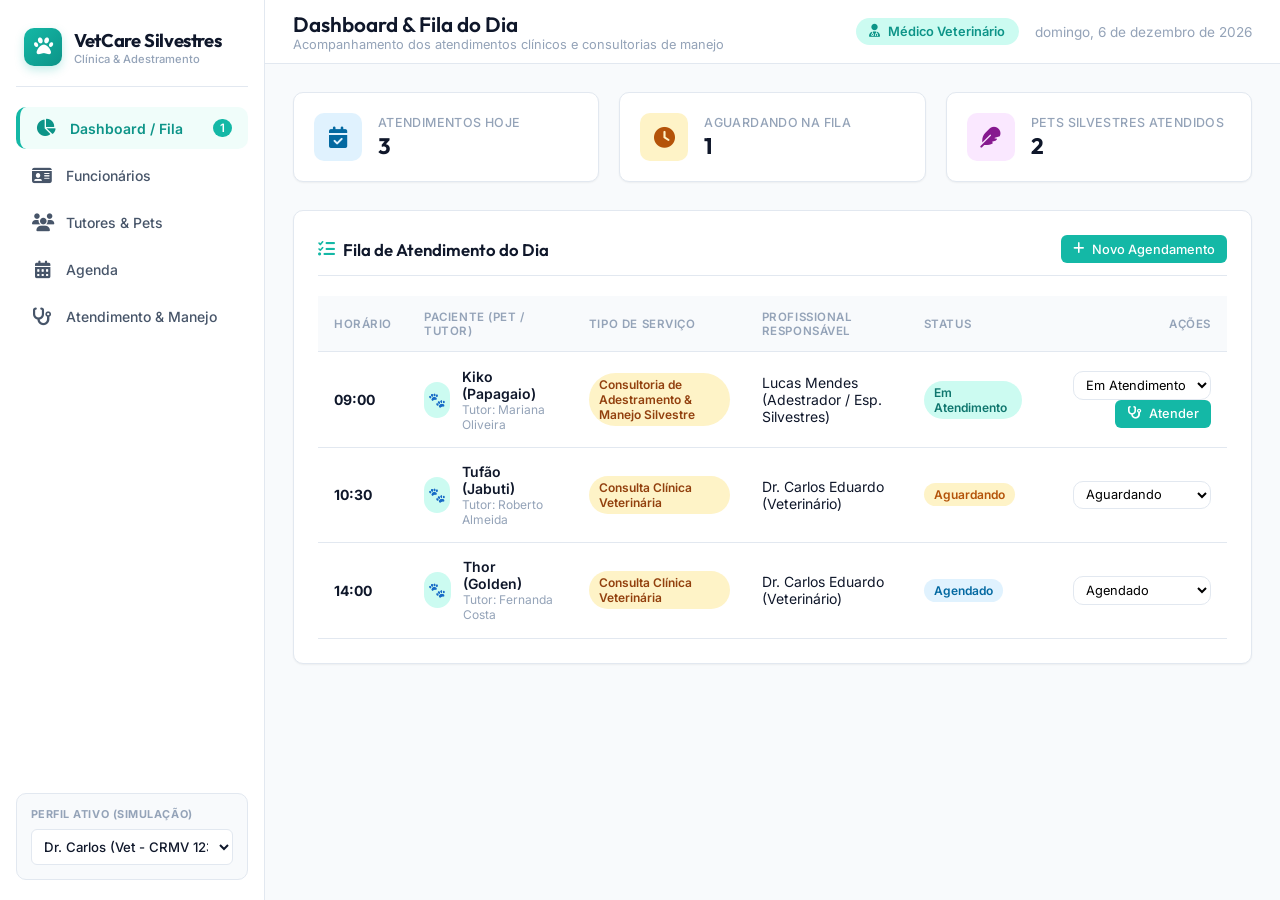
==== commit 9ac5466f: "mudança de requisitos" ====
--- a/index.html
+++ b/index.html
@@ -3,8 +3,8 @@
 <head>
   <meta charset="UTF-8">
   <meta name="viewport" content="width=device-width, initial-scale=1.0">
-  <title>VetCare - Sistema de Gestão para Clínica Veterinária</title>
-  <meta name="description" content="Sistema completo de gestão veterinária para controle de tutores, pets, prontuários, receitas, estoque e caixa diário.">
+  <title>VetCare - Sistema Clínico e Consultoria Silvestre</title>
+  <meta name="description" content="Sistema de gestão veterinária focado em cadastros, atendimento clínico e suporte a tutores de pets domésticos e silvestres.">
   
   <!-- Fontes do Google & Font Awesome -->
   <link rel="stylesheet" href="https://cdnjs.cloudflare.com/ajax/libs/font-awesome/6.4.0/css/all.min.css">
@@ -22,8 +22,8 @@
             <i class="fa-solid fa-paw"></i>
           </div>
           <div>
-            <div class="brand-title">VetCare</div>
-            <div class="brand-subtitle">Clínica Veterinária</div>
+            <div class="brand-title">VetCare Silvestres</div>
+            <div class="brand-subtitle">Clínica & Adestramento</div>
           </div>
         </div>
 
@@ -32,6 +32,10 @@
             <i class="fa-solid fa-chart-pie"></i>
             <span>Dashboard / Fila</span>
             <span class="badge-count" id="badge-fila-count">0</span>
+          </a>
+          <a class="nav-item" data-tab="funcionarios">
+            <i class="fa-solid fa-id-card"></i>
+            <span>Funcionários</span>
           </a>
           <a class="nav-item" data-tab="tutores-pets">
             <i class="fa-solid fa-users"></i>
@@ -43,26 +47,18 @@
           </a>
           <a class="nav-item" data-tab="atendimento" id="nav-atendimento-item">
             <i class="fa-solid fa-stethoscope"></i>
-            <span>Atendimento Clínico</span>
-          </a>
-          <a class="nav-item" data-tab="estoque">
-            <i class="fa-solid fa-boxes-stacked"></i>
-            <span>Estoque</span>
-            <span class="badge-count" id="badge-estoque-alert" style="background-color: var(--danger-text); display:none;">!</span>
-          </a>
-          <a class="nav-item" data-tab="caixa">
-            <i class="fa-solid fa-cash-register"></i>
-            <span>Caixa & Financeiro</span>
+            <span>Atendimento & Manejo</span>
           </a>
         </nav>
       </div>
 
-      <!-- Seletor de Perfil de Usuário (RF03, RN02) -->
+      <!-- Seletor de Perfil de Usuário Logado -->
       <div class="user-profile-widget">
-        <div class="user-profile-label">Perfil Ativo (RF03)</div>
+        <div class="user-profile-label">Perfil Ativo (Simulação)</div>
         <select id="user-role-select" class="role-select" onchange="switchUserRole(this.value)">
           <option value="vet">Dr. Carlos (Vet - CRMV 12345)</option>
-          <option value="recepcao">Ana Silva (Recepcionista)</option>
+          <option value="adestrador">Lucas Mendes (Adestrador / Silvestres)</option>
+          <option value="recepcao">Ana Silva (Atendente)</option>
           <option value="admin">Mariana (Administradora)</option>
         </select>
       </div>
@@ -75,7 +71,7 @@
       <header class="topbar">
         <div class="page-header-info">
           <h1 id="page-title">Dashboard & Fila do Dia</h1>
-          <p id="page-subtitle">Acompanhamento da recepção e consultas de hoje</p>
+          <p id="page-subtitle">Acompanhamento dos atendimentos clínicos e consultorias de manejo</p>
         </div>
 
         <div class="topbar-actions">
@@ -91,14 +87,13 @@
       <main class="content-area">
 
         <!-- =================================================================== -->
-        <!-- ABA 1: DASHBOARD & FILA DO DIA (RF05)                              -->
+        <!-- ABA 1: DASHBOARD & FILA DO DIA                                      -->
         <!-- =================================================================== -->
         <section id="dashboard" class="tab-content active">
           
-          <!-- Métricas Resumidas -->
           <div class="metrics-grid">
             <div class="metric-card">
-              <div class="metric-icon">
+              <div class="metric-icon blue">
                 <i class="fa-solid fa-calendar-check"></i>
               </div>
               <div class="metric-data">
@@ -108,7 +103,7 @@
             </div>
 
             <div class="metric-card">
-              <div class="metric-icon warning">
+              <div class="metric-icon amber">
                 <i class="fa-solid fa-clock"></i>
               </div>
               <div class="metric-data">
@@ -118,30 +113,14 @@
             </div>
 
             <div class="metric-card">
-              <div class="metric-icon success">
-                <i class="fa-solid fa-hand-holding-dollar"></i>
+              <div class="metric-icon purple">
+                <i class="fa-solid fa-feather"></i>
               </div>
               <div class="metric-data">
-                <h3>Faturamento Hoje</h3>
-                <div class="value" id="metric-faturamento">R$ 0,00</div>
-              </div>
-            </div>
-
-            <div class="metric-card">
-              <div class="metric-icon danger">
-                <i class="fa-solid fa-triangle-exclamation"></i>
-              </div>
-              <div class="metric-data">
-                <h3>Estoque Zerado (RN04)</h3>
-                <div class="value" id="metric-estoque-zero">0</div>
-              </div>
-            </div>
-          </div>
-
-          <!-- Alerta de Estoque (RN04) -->
-          <div id="dashboard-stock-alert" class="alert-banner" style="display: none;">
-            <i class="fa-solid fa-circle-exclamation"></i>
-            <span id="stock-alert-message">Atenção: Existem produtos com estoque zerado no sistema!</span>
+                <h3>Pets Silvestres Atendidos</h3>
+                <div class="value" id="metric-silvestres">0</div>
+              </div>
+            </div>
           </div>
 
           <!-- Fila do Dia -->
@@ -149,7 +128,7 @@
             <div class="panel-header">
               <div class="panel-title">
                 <i class="fa-solid fa-list-check" style="color: var(--primary);"></i>
-                Fila de Atendimento do Dia (RF05)
+                Fila de Atendimento do Dia
               </div>
               <button class="btn btn-primary btn-sm" onclick="openModal('modal-novo-agendamento')">
                 <i class="fa-solid fa-plus"></i> Novo Agendamento
@@ -161,14 +140,15 @@
                 <thead>
                   <tr>
                     <th>Horário</th>
-                    <th>Pacientes (Pet / Tutor)</th>
-                    <th>Veterinário</th>
+                    <th>Paciente (Pet / Tutor)</th>
+                    <th>Tipo de Serviço</th>
+                    <th>Profissional Responsável</th>
                     <th>Status</th>
                     <th class="text-right">Ações</th>
                   </tr>
                 </thead>
                 <tbody id="fila-dia-tbody">
-                  <!-- Inserido dinamicamente via app.js -->
+                  <!-- Inserido via app.js -->
                 </tbody>
               </table>
             </div>
@@ -176,25 +156,65 @@
         </section>
 
         <!-- =================================================================== -->
-        <!-- ABA 2: TUTORES & PETS (RF01, RF02, RN01)                           -->
+        <!-- ABA 2: CADASTRO DE FUNCIONÁRIOS (NOVO)                              -->
+        <!-- =================================================================== -->
+        <section id="funcionarios" class="tab-content">
+          <div class="panel">
+            <div class="panel-header">
+              <div class="panel-title">
+                <i class="fa-solid fa-id-card" style="color: var(--primary);"></i>
+                Cadastro e Gestão de Funcionários da Clínica
+              </div>
+              <button class="btn btn-primary" onclick="openModal('modal-novo-funcionario')">
+                <i class="fa-solid fa-user-plus"></i> Novo Funcionário
+              </button>
+            </div>
+
+            <div class="search-filter-bar">
+              <div class="search-box">
+                <i class="fa-solid fa-magnifying-glass"></i>
+                <input type="text" class="search-input" placeholder="Buscar funcionário por nome, CPF ou cargo..." onkeyup="filterFuncionarios(this.value)">
+              </div>
+            </div>
+
+            <div class="table-responsive">
+              <table class="custom-table">
+                <thead>
+                  <tr>
+                    <th>Nome do Funcionário</th>
+                    <th>CPF / Contato</th>
+                    <th>Cargo / Perfil</th>
+                    <th>Especialidade / Registro</th>
+                    <th class="text-right">Ações</th>
+                  </tr>
+                </thead>
+                <tbody id="funcionarios-tbody">
+                  <!-- Inserido via app.js -->
+                </tbody>
+              </table>
+            </div>
+          </div>
+        </section>
+
+        <!-- =================================================================== -->
+        <!-- ABA 3: TUTORES & PETS (Domésticos & Silvestres)                    -->
         <!-- =================================================================== -->
         <section id="tutores-pets" class="tab-content">
           <div class="panel">
             <div class="panel-header">
               <div class="panel-title">
                 <i class="fa-solid fa-address-book" style="color: var(--primary);"></i>
-                Cadastro de Tutores e Pacientes
+                Tutores e Pacientes (Pets Domésticos e Silvestres)
               </div>
               <button class="btn btn-primary" onclick="openModal('modal-novo-tutor')">
-                <i class="fa-solid fa-user-plus"></i> Cadastrar Tutor & Pet (RF01/RF02)
+                <i class="fa-solid fa-paw"></i> Cadastrar Tutor & Pet
               </button>
             </div>
 
-            <!-- Busca Rápida (<2s RNF03) -->
             <div class="search-filter-bar">
               <div class="search-box">
                 <i class="fa-solid fa-magnifying-glass"></i>
-                <input type="text" id="search-tutor-input" class="search-input" placeholder="Buscar tutor ou pet por Nome, CPF ou Telefone (RNF03)..." onkeyup="filterTutores(this.value)">
+                <input type="text" id="search-tutor-input" class="search-input" placeholder="Buscar por Nome do Tutor, CPF ou Nome do Pet (ex: Jabuti, Papagaio, Cão)..." onkeyup="filterTutores(this.value)">
               </div>
             </div>
 
@@ -202,10 +222,10 @@
               <table class="custom-table">
                 <thead>
                   <tr>
-                    <th>Tutor (RF01)</th>
+                    <th>Tutor</th>
                     <th>CPF</th>
                     <th>WhatsApp / Contato</th>
-                    <th>Pets Vinculados (RF02 / RN01)</th>
+                    <th>Pets Vinculados (Domésticos e Silvestres)</th>
                     <th class="text-right">Ações</th>
                   </tr>
                 </thead>
@@ -218,17 +238,17 @@
         </section>
 
         <!-- =================================================================== -->
-        <!-- ABA 3: AGENDA (RF04)                                                -->
+        <!-- ABA 4: AGENDA DE CONSULTAS E ADESTRAMENTO SILVESTRE                -->
         <!-- =================================================================== -->
         <section id="agenda" class="tab-content">
           <div class="panel">
             <div class="panel-header">
               <div class="panel-title">
                 <i class="fa-solid fa-calendar-days" style="color: var(--primary);"></i>
-                Agenda de Consultas e Retornos (RF04)
+                Agenda de Consultas e Sessões de Manejo / Adestramento
               </div>
               <button class="btn btn-primary" onclick="openModal('modal-novo-agendamento')">
-                <i class="fa-solid fa-calendar-plus"></i> Agendar Consulta
+                <i class="fa-solid fa-calendar-plus"></i> Agendar Atendimento
               </button>
             </div>
 
@@ -244,9 +264,10 @@
                 <thead>
                   <tr>
                     <th>Data / Hora</th>
-                    <th>Pet / Espécie</th>
+                    <th>Pet / Categoria</th>
                     <th>Tutor Responsável</th>
-                    <th>Veterinário</th>
+                    <th>Tipo de Serviço</th>
+                    <th>Profissional</th>
                     <th>Status</th>
                     <th class="text-right">Ações</th>
                   </tr>
@@ -260,30 +281,30 @@
         </section>
 
         <!-- =================================================================== -->
-        <!-- ABA 4: ATENDIMENTO CLÍNICO (RF06, RF07, RF08, RF09, RN02, RN03)      -->
+        <!-- ABA 5: ATENDIMENTO CLÍNICO / MANEJO & PRONTUÁRIO                    -->
         <!-- =================================================================== -->
         <section id="atendimento" class="tab-content">
           
-          <!-- Trava de Permissão RN02 -->
-          <div id="vet-permission-lock" class="alert-banner" style="display:none; background-color: var(--status-aguardando-bg); color: var(--status-aguardando-text); border-color: #fde68a;">
-            <i class="fa-solid fa-lock"></i>
-            <span><strong>Atenção (RN02):</strong> Apenas o perfil de Médico Veterinário pode preencher prontuários, registrar diagnósticos e emitir receitas médicas.</span>
+          <!-- Banner dinâmico conforme perfil ativo -->
+          <div id="service-type-banner" class="alert-banner mb-2">
+            <i class="fa-solid fa-circle-info"></i>
+            <span id="service-banner-text">Você está no modo de atendimento.</span>
           </div>
 
           <div class="form-grid" style="grid-template-columns: 1fr 2fr;">
             
-            <!-- Seleção de Paciente em Atendimento -->
+            <!-- Painel Esquerdo: Pet em Atendimento -->
             <div class="panel">
               <div class="panel-header">
                 <div class="panel-title">
-                  <i class="fa-solid fa-paw" style="color: var(--primary);"></i> Paciente em Consulta
+                  <i class="fa-solid fa-paw" style="color: var(--primary);"></i> Paciente Selecionado
                 </div>
               </div>
 
               <div class="form-group">
                 <label class="form-label">Selecionar Paciente da Fila:</label>
                 <select id="atendimento-pet-select" class="form-control" onchange="onSelectPetAtendimento(this.value)">
-                  <option value="">-- Selecione um pet da fila --</option>
+                  <option value="">-- Selecione um paciente --</option>
                 </select>
               </div>
 
@@ -291,38 +312,39 @@
                 <div class="entity-info mb-2">
                   <div class="pet-avatar" id="pet-avatar-display">🐾</div>
                   <div class="entity-details">
-                    <div class="title" id="pet-name-display">Thor</div>
-                    <div class="subtitle" id="pet-species-breed">Cão - Golden Retriever</div>
+                    <div class="title" id="pet-name-display">Kiko</div>
+                    <div class="subtitle" id="pet-species-breed">Silvestre - Papagaio Verdadeiro</div>
                   </div>
                 </div>
                 <hr style="border:0; border-top:1px solid var(--border); margin:0.75rem 0;">
                 <p style="font-size:0.8rem; color:var(--text-secondary);"><strong>Tutor:</strong> <span id="pet-tutor-display">Carlos Silva</span></p>
-                <p style="font-size:0.8rem; color:var(--text-secondary);"><strong>Idade/Peso:</strong> <span id="pet-age-weight">3 anos | 28 kg</span></p>
-              </div>
-
-              <!-- Vacinas Aplicadas (RF09) -->
+                <p style="font-size:0.8rem; color:var(--text-secondary);"><strong>Idade/Peso:</strong> <span id="pet-age-weight">4 anos | 400g</span></p>
+                <p style="font-size:0.8rem; color:var(--text-secondary);" class="mt-1"><strong>Observações de Recinto/Hábito:</strong> <span id="pet-habitat-notes">Gaiola grande, necessita de enriquecimento ambiental.</span></p>
+              </div>
+
+              <!-- Vacinas e Vermifugação -->
               <div class="panel-header mt-2" style="margin-bottom:0.75rem;">
                 <div class="panel-title" style="font-size:0.95rem;">
-                  <i class="fa-solid fa-syringe" style="color: var(--primary);"></i> Vacinas (RF09)
-                </div>
-                <button class="btn btn-secondary btn-sm" onclick="openModal('modal-nova-vacina')">+ Vacina</button>
+                  <i class="fa-solid fa-syringe" style="color: var(--primary);"></i> Vacinas & Vermífugos
+                </div>
+                <button class="btn btn-secondary btn-sm" onclick="openModal('modal-nova-vacina')">+ Registrar</button>
               </div>
 
               <div id="pet-vaccines-list" style="font-size:0.825rem; color: var(--text-secondary);">
-                <em>Selecione um paciente para ver a carteira de vacinação.</em>
-              </div>
-            </div>
-
-            <!-- Prontuário Clínico & Receita -->
+                <em>Selecione um paciente para ver a carteira.</em>
+              </div>
+            </div>
+
+            <!-- Painel Direito: Form de Prontuário / Manejo -->
             <div class="panel">
               <div class="panel-header">
-                <div class="panel-title">
+                <div class="panel-title" id="form-atendimento-title">
                   <i class="fa-solid fa-notes-medical" style="color: var(--primary);"></i>
-                  Prontuário da Consulta Atual (RF06)
+                  Registro de Prontuário & Recomendações
                 </div>
                 <div style="display:flex; gap:0.5rem;">
                   <button class="btn btn-outline btn-sm" onclick="openModal('modal-receita')" id="btn-emitir-receita">
-                    <i class="fa-solid fa-file-prescription"></i> Emitir Receita (RF08)
+                    <i class="fa-solid fa-file-prescription"></i> Emitir Receita / Guia
                   </button>
                 </div>
               </div>
@@ -330,184 +352,44 @@
               <form id="form-prontuario" onsubmit="salvarProntuario(event)">
                 <div class="form-grid mb-2">
                   <div class="form-group full-width">
-                    <label class="form-label">Queixa Principal & Histórico Observado (RF06):</label>
-                    <textarea id="prontuario-queixa" class="form-control" placeholder="Ex: Animal apresentando prostração e perda de apetite há 2 dias..."></textarea>
+                    <label class="form-label" id="lbl-queixa">Queixa Principal / Dificuldades de Criação ou Comportamento:</label>
+                    <textarea id="prontuario-queixa" class="form-control" placeholder="Ex: Tutor relata dificuldade na alimentação do papagaio e arrocamento de penas por estresse..."></textarea>
                   </div>
 
                   <div class="form-group full-width">
-                    <label class="form-label">Exame Físico & Sintomas Observados:</label>
-                    <textarea id="prontuario-sintomas" class="form-control" placeholder="Ex: Temperatura 38.5°C, mucosas normcoradas, sem dor abdominal..."></textarea>
+                    <label class="form-label" id="lbl-sintomas">Avaliação Física / Comportamental Observada:</label>
+                    <textarea id="prontuario-sintomas" class="form-control" placeholder="Ex: Animal hiperativo, vocalizando em excesso, recinto com pouca iluminação..."></textarea>
                   </div>
 
                   <div class="form-group full-width">
-                    <label class="form-label">Diagnóstico Presuntivo / Definitivo:</label>
-                    <textarea id="prontuario-diagnostico" class="form-control" placeholder="Ex: Gastrenterite leve..."></textarea>
+                    <label class="form-label" id="lbl-diagnostico">Diagnóstico Clínico ou Avaliação de Manejo:</label>
+                    <textarea id="prontuario-diagnostico" class="form-control" placeholder="Ex: Estresse por falta de enriquecimento ambiental e dieta desequilibrada..."></textarea>
                   </div>
 
                   <div class="form-group full-width">
-                    <label class="form-label">Orientações e Tratamento Prescrito:</label>
-                    <textarea id="prontuario-orientacoes" class="form-control" placeholder="Ex: Dieta leve por 3 dias, hidratação oral..."></textarea>
+                    <label class="form-label" id="lbl-orientacoes">Orientações de Adestramento / Manejo e Tratamento Prescrito:</label>
+                    <textarea id="prontuario-orientacoes" class="form-control" placeholder="Ex: Introdução de brinquedos de forrageamento, ajuste na iluminação do recinto e dieta com ração extrusada específica..."></textarea>
                   </div>
                 </div>
 
                 <div style="display:flex; justify-content:flex-end; gap:0.75rem;" class="mt-2">
                   <button type="submit" class="btn btn-primary" id="btn-salvar-prontuario">
-                    <i class="fa-solid fa-floppy-disk"></i> Salvar Consulta & Finalizar
+                    <i class="fa-solid fa-floppy-disk"></i> Salvar Atendimento
                   </button>
                 </div>
               </form>
 
-              <!-- Histórico do Paciente (RF07) -->
+              <!-- Histórico do Paciente -->
               <div class="mt-2" style="border-top:1px solid var(--border); padding-top:1rem;">
                 <h3 style="font-size:0.95rem; font-family:var(--font-heading); font-weight:600;">
-                  <i class="fa-solid fa-clock-rotate-left" style="color:var(--primary);"></i> Histórico Clínico Anterior (RF07)
+                  <i class="fa-solid fa-clock-rotate-left" style="color:var(--primary);"></i> Histórico de Consultas e Adestramentos
                 </h3>
                 <div id="patient-timeline-container" class="timeline">
-                  <!-- Histórico dinâmico via app.js -->
-                  <p style="font-size:0.85rem; color:var(--text-muted); padding-top:0.5rem;">Nenhum histórico selecionado.</p>
-                </div>
-              </div>
-            </div>
-
-          </div>
-        </section>
-
-        <!-- =================================================================== -->
-        <!-- ABA 5: ESTOQUE BÁSICO (RF10, RF11, RN04)                          -->
-        <!-- =================================================================== -->
-        <section id="estoque" class="tab-content">
-          <div class="panel">
-            <div class="panel-header">
-              <div class="panel-title">
-                <i class="fa-solid fa-boxes-stacked" style="color: var(--primary);"></i>
-                Controle de Estoque de Produtos e Medicamentos (RF10)
-              </div>
-              <button class="btn btn-primary" onclick="openModal('modal-novo-produto')">
-                <i class="fa-solid fa-box-archive"></i> Cadastrar Item (RF10)
-              </button>
-            </div>
-
-            <div class="search-filter-bar">
-              <div class="search-box">
-                <i class="fa-solid fa-magnifying-glass"></i>
-                <input type="text" class="search-input" placeholder="Buscar medicamento ou insumo no estoque..." onkeyup="filterEstoque(this.value)">
-              </div>
-            </div>
-
-            <div class="table-responsive">
-              <table class="custom-table">
-                <thead>
-                  <tr>
-                    <th>Nome do Produto / Item (RF10)</th>
-                    <th>Preço de Venda</th>
-                    <th>Qtd. Atual em Estoque</th>
-                    <th>Status de Estoque (RN04)</th>
-                    <th class="text-right">Ações (RF11)</th>
-                  </tr>
-                </thead>
-                <tbody id="estoque-tbody">
-                  <!-- Inserido via app.js -->
-                </tbody>
-              </table>
-            </div>
-          </div>
-        </section>
-
-        <!-- =================================================================== -->
-        <!-- ABA 6: CAIXA E PAGAMENTOS (RF12, RF13)                              -->
-        <!-- =================================================================== -->
-        <section id="caixa" class="tab-content">
-          <div class="form-grid" style="grid-template-columns: 1fr 1fr;">
-            
-            <!-- Registro de Pagamento RF12 -->
-            <div class="panel">
-              <div class="panel-header">
-                <div class="panel-title">
-                  <i class="fa-solid fa-receipt" style="color: var(--primary);"></i>
-                  Registrar Pagamento / Caixa (RF12)
-                </div>
-              </div>
-
-              <form id="form-pagamento" onsubmit="registrarPagamento(event)">
-                <div class="form-group mb-2">
-                  <label class="form-label">Descrição do Atendimento / Produto:</label>
-                  <input type="text" id="pagamento-descricao" class="form-control" placeholder="Ex: Consulta Clínica + Vacina V10" required>
-                </div>
-
-                <div class="form-group mb-2">
-                  <label class="form-label">Tutor (Opcional):</label>
-                  <select id="pagamento-tutor-select" class="form-control">
-                    <option value="">-- Cliente Avulso --</option>
-                  </select>
-                </div>
-
-                <div class="form-group mb-2">
-                  <label class="form-label">Valor Cobrado (R$):</label>
-                  <input type="number" step="0.01" id="pagamento-valor" class="form-control" placeholder="150.00" required>
-                </div>
-
-                <div class="form-group mb-2">
-                  <label class="form-label">Forma de Pagamento (RF12):</label>
-                  <select id="pagamento-metodo" class="form-control" required>
-                    <option value="Pix">Pix</option>
-                    <option value="Cartão de Crédito">Cartão de Crédito</option>
-                    <option value="Cartão de Débito">Cartão de Débito</option>
-                    <option value="Dinheiro">Dinheiro</option>
-                  </select>
-                </div>
-
-                <button type="submit" class="btn btn-primary full-width mt-2">
-                  <i class="fa-solid fa-cash-register"></i> Confirmar Recebimento (RF12)
-                </button>
-              </form>
-            </div>
-
-            <!-- Fechamento de Caixa Diário RF13 -->
-            <div class="panel">
-              <div class="panel-header">
-                <div class="panel-title">
-                  <i class="fa-solid fa-chart-line" style="color: var(--primary);"></i>
-                  Fechamento de Caixa Diário (RF13)
-                </div>
-                <button class="btn btn-outline btn-sm" onclick="imprimirRelatorioCaixa()">
-                  <i class="fa-solid fa-print"></i> Imprimir Relatório
-                </button>
-              </div>
-
-              <div style="background-color: var(--bg-main); padding: 1.25rem; border-radius: var(--radius-md); border:1px solid var(--border);" class="mb-2">
-                <h3 style="font-size:0.85rem; color:var(--text-muted); text-transform:uppercase;">Faturamento Total do Dia</h3>
-                <div style="font-size:2rem; font-family:var(--font-heading); font-weight:700; color:var(--primary-hover);" id="caixa-total-display">R$ 0,00</div>
-              </div>
-
-              <h4 style="font-size:0.9rem; margin-bottom:0.5rem; color:var(--text-secondary);">Resumo por Forma de Pagamento:</h4>
-              <div id="caixa-breakdown-list" style="display:flex; flex-direction:column; gap:0.5rem;">
-                <!-- Dinâmico via JS -->
-              </div>
-            </div>
-
-          </div>
-
-          <!-- Histórico de Transações do Dia -->
-          <div class="panel mt-2">
-            <div class="panel-header">
-              <div class="panel-title">Lançamentos do Dia</div>
-            </div>
-            <div class="table-responsive">
-              <table class="custom-table">
-                <thead>
-                  <tr>
-                    <th>Horário</th>
-                    <th>Descrição</th>
-                    <th>Cliente / Tutor</th>
-                    <th>Forma de Pagamento</th>
-                    <th class="text-right">Valor</th>
-                  </tr>
-                </thead>
-                <tbody id="caixa-transacoes-tbody">
-                  <!-- Inserido via JS -->
-                </tbody>
-              </table>
-            </div>
+                  <p style="font-size:0.85rem; color:var(--text-muted); padding-top:0.5rem;">Nenhum paciente selecionado.</p>
+                </div>
+              </div>
+            </div>
+
           </div>
         </section>
 
@@ -519,16 +401,68 @@
   <!-- MODAIS INTERATIVOS                                                         -->
   <!-- ========================================================================= -->
 
-  <!-- Modal 1: Novo Tutor & Pet (RF01, RF02, RN01) -->
+  <!-- Modal 1: Novo Funcionário (NOVO) -->
+  <div id="modal-novo-funcionario" class="modal-overlay">
+    <div class="modal-card">
+      <div class="modal-header">
+        <h2>Cadastrar Funcionário da Clínica</h2>
+        <button class="modal-close" onclick="closeModal('modal-novo-funcionario')">&times;</button>
+      </div>
+      <form id="form-novo-funcionario" onsubmit="salvarFuncionario(event)">
+        <div class="modal-body form-grid">
+          <div class="form-group full-width">
+            <label class="form-label">Nome Completo *</label>
+            <input type="text" id="func-nome" class="form-control" placeholder="Ex: Lucas Mendes" required>
+          </div>
+
+          <div class="form-group">
+            <label class="form-label">CPF *</label>
+            <input type="text" id="func-cpf" class="form-control" placeholder="000.000.000-00" required>
+          </div>
+
+          <div class="form-group">
+            <label class="form-label">Telefone / WhatsApp *</label>
+            <input type="text" id="func-telefone" class="form-control" placeholder="(11) 98888-7777" required>
+          </div>
+
+          <div class="form-group full-width">
+            <label class="form-label">E-mail *</label>
+            <input type="email" id="func-email" class="form-control" placeholder="funcionario@vetcare.com" required>
+          </div>
+
+          <div class="form-group">
+            <label class="form-label">Cargo / Perfil no Sistema *</label>
+            <select id="func-cargo" class="form-control" required onchange="toggleCRMVField(this.value)">
+              <option value="Atendente">Atendente / Recepcionista</option>
+              <option value="Veterinário">Médico(a) Veterinário(a)</option>
+              <option value="Adestrador / Esp. Silvestres">Adestrador / Esp. Silvestres</option>
+            </select>
+          </div>
+
+          <div class="form-group" id="crmv-field-group" style="display:none;">
+            <label class="form-label">Número do CRMV *</label>
+            <input type="text" id="func-crmv" class="form-control" placeholder="CRMV/SP 12345">
+          </div>
+        </div>
+
+        <div class="modal-footer">
+          <button type="button" class="btn btn-secondary" onclick="closeModal('modal-novo-funcionario')">Cancelar</button>
+          <button type="submit" class="btn btn-primary">Salvar Funcionário</button>
+        </div>
+      </form>
+    </div>
+  </div>
+
+  <!-- Modal 2: Novo Tutor & Pet (Domésticos & Silvestres) -->
   <div id="modal-novo-tutor" class="modal-overlay">
     <div class="modal-card">
       <div class="modal-header">
-        <h2>Cadastrar Tutor e Pet (RF01/RF02)</h2>
+        <h2>Cadastrar Tutor e Pet (Doméstico ou Silvestre)</h2>
         <button class="modal-close" onclick="closeModal('modal-novo-tutor')">&times;</button>
       </div>
       <form id="form-novo-tutor" onsubmit="salvarTutorEPet(event)">
         <div class="modal-body form-grid">
-          <h3 class="full-width" style="font-size:0.95rem; border-bottom:1px solid var(--border); padding-bottom:0.25rem;">Dados do Tutor (RF01)</h3>
+          <h3 class="full-width" style="font-size:0.95rem; border-bottom:1px solid var(--border); padding-bottom:0.25rem;">Dados do Tutor</h3>
           
           <div class="form-group">
             <label class="form-label">Nome Completo *</label>
@@ -550,26 +484,24 @@
             <input type="text" id="tutor-endereco" class="form-control" placeholder="Rua, Número, Bairro">
           </div>
 
-          <h3 class="full-width mt-2" style="font-size:0.95rem; border-bottom:1px solid var(--border); padding-bottom:0.25rem;">Dados do Pet Vinculado (RF02 / RN01)</h3>
+          <h3 class="full-width mt-2" style="font-size:0.95rem; border-bottom:1px solid var(--border); padding-bottom:0.25rem;">Dados do Pet</h3>
 
           <div class="form-group">
             <label class="form-label">Nome do Pet *</label>
-            <input type="text" id="pet-nome" class="form-control" placeholder="Ex: Mel" required>
-          </div>
-
-          <div class="form-group">
-            <label class="form-label">Espécie *</label>
-            <select id="pet-especie" class="form-control" required>
-              <option value="Cão">Cão</option>
-              <option value="Gato">Gato</option>
-              <option value="Ave">Ave</option>
-              <option value="Outro">Outro</option>
+            <input type="text" id="pet-nome" class="form-control" placeholder="Ex: Kiko" required>
+          </div>
+
+          <div class="form-group">
+            <label class="form-label">Categoria *</label>
+            <select id="pet-categoria" class="form-control" required>
+              <option value="Doméstico">Doméstico (Cão/Gato)</option>
+              <option value="Silvestre / Exótico">Silvestre / Exótico (Ave, Réptil, Rodent...)</option>
             </select>
           </div>
 
           <div class="form-group">
-            <label class="form-label">Raça</label>
-            <input type="text" id="pet-raca" class="form-control" placeholder="Ex: Poodle, SRD...">
+            <label class="form-label">Espécie / Raça *</label>
+            <input type="text" id="pet-especie-raca" class="form-control" placeholder="Ex: Papagaio Verdadeiro, Jabuti, Golden..." required>
           </div>
 
           <div class="form-group">
@@ -577,17 +509,23 @@
             <select id="pet-sexo" class="form-control">
               <option value="Macho">Macho</option>
               <option value="Fêmea">Fêmea</option>
+              <option value="Indeterminado">Indeterminado</option>
             </select>
           </div>
 
           <div class="form-group">
             <label class="form-label">Idade / Nasc.</label>
-            <input type="text" id="pet-idade" class="form-control" placeholder="Ex: 2 anos">
-          </div>
-
-          <div class="form-group">
-            <label class="form-label">Peso (kg)</label>
-            <input type="number" step="0.1" id="pet-peso" class="form-control" placeholder="Ex: 8.5">
+            <input type="text" id="pet-idade" class="form-control" placeholder="Ex: 4 anos">
+          </div>
+
+          <div class="form-group">
+            <label class="form-label">Peso (kg/g)</label>
+            <input type="text" id="pet-peso" class="form-control" placeholder="Ex: 400g ou 12kg">
+          </div>
+
+          <div class="form-group full-width">
+            <label class="form-label">Observações de Manejo / Recinto Silvestre</label>
+            <textarea id="pet-habitat" class="form-control" style="min-height:60px;" placeholder="Ex: Vive em viveiro externo, dieta com sementes e frutas..."></textarea>
           </div>
         </div>
 
@@ -599,11 +537,11 @@
     </div>
   </div>
 
-  <!-- Modal 2: Novo Agendamento (RF04) -->
+  <!-- Modal 3: Novo Agendamento -->
   <div id="modal-novo-agendamento" class="modal-overlay">
     <div class="modal-card">
       <div class="modal-header">
-        <h2>Agendar Consulta (RF04)</h2>
+        <h2>Agendar Atendimento / Consultoria</h2>
         <button class="modal-close" onclick="closeModal('modal-novo-agendamento')">&times;</button>
       </div>
       <form id="form-novo-agendamento" onsubmit="salvarAgendamento(event)">
@@ -615,6 +553,15 @@
             </select>
           </div>
 
+          <div class="form-group full-width">
+            <label class="form-label">Tipo de Serviço *</label>
+            <select id="agendamento-tipo-servico" class="form-control" required>
+              <option value="Consulta Clínica Veterinária">Consulta Clínica Veterinária</option>
+              <option value="Consultoria de Adestramento & Manejo Silvestre">Consultoria de Adestramento & Manejo Silvestre</option>
+              <option value="Retorno">Retorno</option>
+            </select>
+          </div>
+
           <div class="form-group">
             <label class="form-label">Data *</label>
             <input type="date" id="agendamento-data" class="form-control" required>
@@ -626,10 +573,9 @@
           </div>
 
           <div class="form-group full-width">
-            <label class="form-label">Veterinário Responsável *</label>
-            <select id="agendamento-vet-select" class="form-control" required>
-              <option value="Dr. Carlos (CRMV 12345)">Dr. Carlos (CRMV 12345)</option>
-              <option value="Dra. Juliana (CRMV 67890)">Dra. Juliana (CRMV 67890)</option>
+            <label class="form-label">Profissional Responsável *</label>
+            <select id="agendamento-profissional-select" class="form-control" required>
+              <!-- Dinâmico via JS -->
             </select>
           </div>
         </div>
@@ -642,52 +588,51 @@
     </div>
   </div>
 
-  <!-- Modal 3: Emissão de Receita Simples (RF08, RN03) -->
+  <!-- Modal 4: Emissão de Receita / Guia de Manejo -->
   <div id="modal-receita" class="modal-overlay">
     <div class="modal-card" style="max-width:700px;">
       <div class="modal-header">
-        <h2>Emitir Receita Médica Simples (RF08 / RN03)</h2>
+        <h2 id="modal-receita-title">Emitir Receita / Guia de Orientações</h2>
         <button class="modal-close" onclick="closeModal('modal-receita')">&times;</button>
       </div>
       <div class="modal-body">
         
         <form id="form-receita" onsubmit="gerarVisualizacaoReceita(event)">
           <div class="form-group mb-2">
-            <label class="form-label">Medicamentos e Dosagens Prescritas:</label>
-            <textarea id="receita-texto" class="form-control" style="min-height:120px;" placeholder="Ex: 1. Amoxicilina 250mg - Administrar 1 comprimido a cada 12 horas por 7 dias.&#10;2. Meloxicam 1mg - Administrar 1 comprimido a cada 24 horas por 3 dias." required></textarea>
+            <label class="form-label" id="lbl-modal-receita-texto">Prescrição Médica ou Recomendações de Manejo & Adestramento:</label>
+            <textarea id="receita-texto" class="form-control" style="min-height:120px;" placeholder="Digite as prescrições médicas ou o plano de adestramento e adequação do recinto silvestre..." required></textarea>
           </div>
 
           <button type="submit" class="btn btn-primary mb-2">
-            <i class="fa-solid fa-eye"></i> Gerar Pré-visualização com CRMV (RN03)
+            <i class="fa-solid fa-eye"></i> Gerar Documento Oficial
           </button>
         </form>
 
-        <!-- Preview da Receita com CRMV do Veterinário (RN03) -->
         <div id="recipe-preview-container" class="recipe-preview mt-2" style="display:none;">
           <div class="recipe-header">
-            <h2>VetCare - Clínica Veterinária</h2>
-            <p>Rua dos Pets, 123 - Centro | Tel: (11) 3333-4444</p>
+            <h2>VetCare - Clínica & Manejo de Silvestres</h2>
+            <p>Rua dos Pets, 123 - Centro | Atendimento Clínico e Comportamental</p>
             <div class="recipe-vet-badge" id="recipe-vet-info">
-              <i class="fa-solid fa-user-doctor"></i> Dr. Carlos - CRMV/SP 12345
+              Dr. Carlos - CRMV/SP 12345
             </div>
           </div>
 
           <div class="recipe-info-grid">
-            <div><strong>Paciente:</strong> <span id="recipe-patient-name">Mel</span></div>
-            <div><strong>Especialidade:</strong> Veterinária Geral</div>
+            <div><strong>Paciente:</strong> <span id="recipe-patient-name">Kiko</span></div>
+            <div><strong>Documento:</strong> <span id="recipe-doc-type">Receita Médica</span></div>
             <div><strong>Tutor:</strong> <span id="recipe-tutor-name">Mariana</span></div>
             <div><strong>Data:</strong> <span id="recipe-date-display">--/--/----</span></div>
           </div>
 
           <div class="recipe-medications">
-            <h4 style="font-size:0.9rem; text-transform:uppercase; color:var(--primary-hover); border-bottom:1px solid var(--border); padding-bottom:0.25rem;" class="mb-2">Receituário Prescrito:</h4>
+            <h4 style="font-size:0.9rem; text-transform:uppercase; color:var(--primary-hover); border-bottom:1px solid var(--border); padding-bottom:0.25rem;" class="mb-2" id="recipe-doc-header">Prescrição / Orientações:</h4>
             <div id="recipe-meds-list" style="white-space: pre-wrap; font-size:0.9rem; line-height:1.6;"></div>
           </div>
 
           <div class="recipe-footer">
             <div class="signature-line"></div>
-            <p style="font-size:0.85rem; font-weight:600;" id="recipe-vet-signature">Dr. Carlos - Médico Veterinário</p>
-            <p style="font-size:0.75rem; color:#64748b;" id="recipe-crmv-signature">CRMV/SP 12345 (RN03)</p>
+            <p style="font-size:0.85rem; font-weight:600;" id="recipe-vet-signature">Profissional Responsável</p>
+            <p style="font-size:0.75rem; color:#64748b;" id="recipe-crmv-signature">CRMV / Registro Profissional</p>
           </div>
         </div>
 
@@ -695,24 +640,24 @@
       <div class="modal-footer">
         <button type="button" class="btn btn-secondary" onclick="closeModal('modal-receita')">Fechar</button>
         <button type="button" class="btn btn-primary" onclick="imprimirReceita()">
-          <i class="fa-solid fa-print"></i> Imprimir Receita
+          <i class="fa-solid fa-print"></i> Imprimir Documento
         </button>
       </div>
     </div>
   </div>
 
-  <!-- Modal 4: Registrar Vacina (RF09) -->
+  <!-- Modal 5: Registrar Vacina / Tratamento -->
   <div id="modal-nova-vacina" class="modal-overlay">
     <div class="modal-card">
       <div class="modal-header">
-        <h2>Registrar Aplicação de Vacina (RF09)</h2>
+        <h2>Registrar Aplicação de Vacina ou Vermífugo</h2>
         <button class="modal-close" onclick="closeModal('modal-nova-vacina')">&times;</button>
       </div>
       <form id="form-nova-vacina" onsubmit="salvarVacina(event)">
         <div class="modal-body form-grid">
           <div class="form-group full-width">
-            <label class="form-label">Nome da Vacina *</label>
-            <input type="text" id="vacina-nome" class="form-control" placeholder="Ex: V10 Polivalente, Antirrábica..." required>
+            <label class="form-label">Nome da Vacina / Tratamento *</label>
+            <input type="text" id="vacina-nome" class="form-control" placeholder="Ex: V10, Antirrábica, Vermífugo Aves..." required>
           </div>
 
           <div class="form-group">
@@ -728,46 +673,12 @@
 
         <div class="modal-footer">
           <button type="button" class="btn btn-secondary" onclick="closeModal('modal-nova-vacina')">Cancelar</button>
-          <button type="submit" class="btn btn-primary">Registrar Vacina</button>
+          <button type="submit" class="btn btn-primary">Registrar</button>
         </div>
       </form>
     </div>
   </div>
 
-  <!-- Modal 5: Novo Produto no Estoque (RF10) -->
-  <div id="modal-novo-produto" class="modal-overlay">
-    <div class="modal-card">
-      <div class="modal-header">
-        <h2>Cadastrar Item no Estoque (RF10)</h2>
-        <button class="modal-close" onclick="closeModal('modal-novo-produto')">&times;</button>
-      </div>
-      <form id="form-novo-produto" onsubmit="salvarProduto(event)">
-        <div class="modal-body form-grid">
-          <div class="form-group full-width">
-            <label class="form-label">Nome do Produto / Medicamento *</label>
-            <input type="text" id="produto-nome" class="form-control" placeholder="Ex: Anti-inflamatório Meloxivet 1mg" required>
-          </div>
-
-          <div class="form-group">
-            <label class="form-label">Preço de Venda (R$) *</label>
-            <input type="number" step="0.01" id="produto-preco" class="form-control" placeholder="45.00" required>
-          </div>
-
-          <div class="form-group">
-            <label class="form-label">Quantidade em Estoque *</label>
-            <input type="number" id="produto-qtd" class="form-control" placeholder="10" required>
-          </div>
-        </div>
-
-        <div class="modal-footer">
-          <button type="button" class="btn btn-secondary" onclick="closeModal('modal-novo-produto')">Cancelar</button>
-          <button type="submit" class="btn btn-primary">Salvar Produto</button>
-        </div>
-      </form>
-    </div>
-  </div>
-
-  <!-- Area exclusiva de impressão para Receitas (RN03) -->
   <div id="print-recipe-area"></div>
 
   <!-- Script Principal JavaScript -->
--- a/style.css
+++ b/style.css
@@ -1,5 +1,5 @@
 /* ==========================================================================
-   VetCare - Sistema para Clínica Veterinária
+   VetCare - Sistema para Clínica Veterinária e Consultoria Silvestre
    Estilos CSS - Tons Neutros & Verde Água (Aqua Green Teal)
    ========================================================================== */
 
@@ -34,6 +34,16 @@
   --status-finalizado-text: #15803d;
   --status-cancelado-bg: #ffe4e6;
   --status-cancelado-text: #be123c;
+
+  /* Specialty Badges */
+  --badge-vet-bg: #e0f2fe;
+  --badge-vet-text: #0369a1;
+  --badge-adestrador-bg: #fef3c7;
+  --badge-adestrador-text: #92400e;
+  --badge-atendente-bg: #f1f5f9;
+  --badge-atendente-text: #475569;
+  --badge-silvestre-bg: #fae8ff;
+  --badge-silvestre-text: #86198f;
   
   --danger-bg: #fef2f2;
   --danger-text: #dc2626;
@@ -81,7 +91,7 @@
 
 /* Sidebar */
 .sidebar {
-  width: 260px;
+  width: 265px;
   background-color: var(--surface);
   border-right: 1px solid var(--border);
   display: flex;
@@ -116,13 +126,13 @@
 .brand-title {
   font-family: var(--font-heading);
   font-weight: 700;
-  font-size: 1.2rem;
+  font-size: 1.15rem;
   color: var(--text-main);
   letter-spacing: -0.02em;
 }
 
 .brand-subtitle {
-  font-size: 0.72rem;
+  font-size: 0.7rem;
   color: var(--text-muted);
   font-weight: 500;
 }
@@ -143,7 +153,7 @@
   border-radius: var(--radius-md);
   color: var(--text-secondary);
   text-decoration: none;
-  font-size: 0.9rem;
+  font-size: 0.875rem;
   font-weight: 500;
   transition: all 0.2s ease;
   cursor: pointer;
@@ -189,7 +199,7 @@
 }
 
 .user-profile-label {
-  font-size: 0.7rem;
+  font-size: 0.68rem;
   text-transform: uppercase;
   letter-spacing: 0.05em;
   color: var(--text-muted);
@@ -203,7 +213,7 @@
   border: 1px solid var(--border);
   background-color: var(--surface);
   font-family: var(--font-body);
-  font-size: 0.85rem;
+  font-size: 0.825rem;
   color: var(--text-main);
   font-weight: 500;
   outline: none;
@@ -236,7 +246,7 @@
 
 .page-header-info h1 {
   font-family: var(--font-heading);
-  font-size: 1.35rem;
+  font-size: 1.3rem;
   font-weight: 600;
   color: var(--text-main);
 }
@@ -289,10 +299,9 @@
    Componentes & Cards
    ========================================================================== */
 
-/* Grid de Métricas */
 .metrics-grid {
   display: grid;
-  grid-template-columns: repeat(auto-fit, minmax(220px, 1fr));
+  grid-template-columns: repeat(auto-fit, minmax(200px, 1fr));
   gap: 1.25rem;
   margin-bottom: 1.75rem;
 }
@@ -326,23 +335,23 @@
   font-size: 1.3rem;
 }
 
-.metric-icon.warning {
+.metric-icon.purple {
+  background-color: #fae8ff;
+  color: #86198f;
+}
+
+.metric-icon.amber {
   background-color: #fef3c7;
   color: #b45309;
 }
 
-.metric-icon.danger {
-  background-color: #ffe4e6;
-  color: #be123c;
-}
-
-.metric-icon.success {
-  background-color: #dcfce7;
-  color: #15803d;
+.metric-icon.blue {
+  background-color: #e0f2fe;
+  color: #0369a1;
 }
 
 .metric-data h3 {
-  font-size: 0.8rem;
+  font-size: 0.78rem;
   font-weight: 500;
   color: var(--text-muted);
   text-transform: uppercase;
@@ -351,13 +360,12 @@
 
 .metric-data .value {
   font-family: var(--font-heading);
-  font-size: 1.5rem;
+  font-size: 1.4rem;
   font-weight: 700;
   color: var(--text-main);
   margin-top: 2px;
 }
 
-/* Containers e Painéis de Conteúdo */
 .panel {
   background-color: var(--surface);
   border: 1px solid var(--border);
@@ -378,7 +386,7 @@
 
 .panel-title {
   font-family: var(--font-heading);
-  font-size: 1.1rem;
+  font-size: 1.05rem;
   font-weight: 600;
   color: var(--text-main);
   display: flex;
@@ -386,7 +394,6 @@
   gap: 0.5rem;
 }
 
-/* Formulários & Filtros */
 .search-filter-bar {
   display: flex;
   gap: 1rem;
@@ -416,7 +423,7 @@
   border: 1px solid var(--border);
   border-radius: var(--radius-md);
   font-family: var(--font-body);
-  font-size: 0.9rem;
+  font-size: 0.875rem;
   outline: none;
   background-color: var(--surface);
   transition: border-color 0.2s ease;
@@ -427,7 +434,6 @@
   box-shadow: 0 0 0 3px rgba(20, 184, 166, 0.15);
 }
 
-/* Botões */
 .btn {
   display: inline-flex;
   align-items: center;
@@ -474,22 +480,12 @@
   background-color: var(--primary-light);
 }
 
-.btn-danger {
-  background-color: var(--danger-text);
-  color: white;
-}
-
-.btn-danger:hover {
-  background-color: #b91c1c;
-}
-
 .btn-sm {
   padding: 0.35rem 0.7rem;
   font-size: 0.8rem;
   border-radius: var(--radius-sm);
 }
 
-/* Tabelas Estilizadas */
 .table-responsive {
   width: 100%;
   overflow-x: auto;
@@ -520,15 +516,10 @@
   vertical-align: middle;
 }
 
-.custom-table tbody tr {
-  transition: background-color 0.15s ease;
-}
-
 .custom-table tbody tr:hover {
   background-color: var(--surface-hover);
 }
 
-/* Badges de Status */
 .status-badge {
   display: inline-flex;
   align-items: center;
@@ -545,22 +536,25 @@
 .status-finalizado { background-color: var(--status-finalizado-bg); color: var(--status-finalizado-text); }
 .status-cancelado { background-color: var(--status-cancelado-bg); color: var(--status-cancelado-text); }
 
-/* Alerta de Estoque Zero (RN04) */
+.badge-vet { background-color: var(--badge-vet-bg); color: var(--badge-vet-text); }
+.badge-adestrador { background-color: var(--badge-adestrador-bg); color: var(--badge-adestrador-text); }
+.badge-atendente { background-color: var(--badge-atendente-bg); color: var(--badge-atendente-text); }
+.badge-silvestre { background-color: var(--badge-silvestre-bg); color: var(--badge-silvestre-text); }
+
 .alert-banner {
-  background-color: var(--danger-bg);
-  border: 1px solid var(--danger-border);
-  color: var(--danger-text);
+  background-color: var(--status-aguardando-bg);
+  border: 1px solid #fde68a;
+  color: var(--status-aguardando-text);
   padding: 0.85rem 1.25rem;
   border-radius: var(--radius-md);
   display: flex;
   align-items: center;
   gap: 0.75rem;
-  font-size: 0.9rem;
+  font-size: 0.875rem;
   font-weight: 500;
   margin-bottom: 1.25rem;
 }
 
-/* Avatar de Pet e Tutor */
 .pet-avatar {
   width: 36px;
   height: 36px;
@@ -590,7 +584,6 @@
   color: var(--text-muted);
 }
 
-/* Grid de Formulários */
 .form-grid {
   display: grid;
   grid-template-columns: repeat(auto-fit, minmax(220px, 1fr));
@@ -633,10 +626,6 @@
   min-height: 90px;
   resize: vertical;
 }
-
-/* ==========================================================================
-   Modais Interativos
-   ========================================================================== */
 
 .modal-overlay {
   position: fixed;
@@ -664,7 +653,7 @@
   background-color: var(--surface);
   border-radius: var(--radius-lg);
   width: 90%;
-  max-width: 600px;
+  max-width: 620px;
   max-height: 90vh;
   overflow-y: auto;
   box-shadow: var(--shadow-lg);
@@ -686,7 +675,7 @@
 
 .modal-header h2 {
   font-family: var(--font-heading);
-  font-size: 1.2rem;
+  font-size: 1.15rem;
   font-weight: 600;
 }
 
@@ -698,10 +687,6 @@
   cursor: pointer;
 }
 
-.modal-close:hover {
-  color: var(--text-main);
-}
-
 .modal-body {
   padding: 1.5rem;
 }
@@ -717,10 +702,7 @@
   border-bottom-right-radius: var(--radius-lg);
 }
 
-/* ==========================================================================
-   Receita Médica & Impressão (RN03)
-   ========================================================================== */
-
+/* Receita / Guia de Manejo Impresso */
 .recipe-preview {
   background-color: white;
   border: 1px solid #cbd5e1;
@@ -743,12 +725,7 @@
 .recipe-header h2 {
   font-family: 'Outfit', sans-serif;
   color: var(--primary-hover);
-  font-size: 1.5rem;
-}
-
-.recipe-header p {
-  font-size: 0.825rem;
-  color: #64748b;
+  font-size: 1.4rem;
 }
 
 .recipe-vet-badge {
@@ -774,38 +751,12 @@
   margin-bottom: 1.5rem;
 }
 
-.recipe-medications {
-  margin-bottom: 2rem;
-}
-
-.recipe-med-item {
-  padding: 0.85rem 0;
-  border-bottom: 1px dashed #e2e8f0;
-}
-
-.recipe-med-item strong {
-  color: #0f172a;
-  font-size: 0.95rem;
-}
-
-.recipe-med-instructions {
-  font-size: 0.85rem;
-  color: #475569;
-  margin-top: 0.25rem;
-}
-
-.recipe-footer {
-  margin-top: 3rem;
-  text-align: center;
-}
-
 .signature-line {
   width: 250px;
   border-top: 1px solid #0f172a;
-  margin: 0 auto 0.5rem auto;
-}
-
-/* Ocultar elementos de impressão em tela comum */
+  margin: 3rem auto 0.5rem auto;
+}
+
 #print-recipe-area {
   display: none;
 }
@@ -826,7 +777,6 @@
   }
 }
 
-/* Linha do Tempo de Prontuário (RF07) */
 .timeline {
   position: relative;
   padding-left: 1.5rem;
@@ -857,7 +807,6 @@
   border-radius: 50%;
   background-color: var(--primary);
   border: 3px solid var(--surface);
-  box-shadow: 0 0 0 1px var(--primary);
 }
 
 .timeline-card {
@@ -867,28 +816,7 @@
   padding: 1rem;
 }
 
-.timeline-date {
-  font-size: 0.75rem;
-  font-weight: 600;
-  color: var(--text-muted);
-}
-
-.timeline-title {
-  font-size: 0.95rem;
-  font-weight: 600;
-  color: var(--text-main);
-  margin: 0.25rem 0;
-}
-
-.timeline-body {
-  font-size: 0.85rem;
-  color: var(--text-secondary);
-  line-height: 1.4;
-}
-
-/* Utilitários */
 .text-right { text-align: right; }
 .mt-1 { margin-top: 0.5rem; }
 .mt-2 { margin-top: 1rem; }
 .flex-between { display: flex; justify-content: space-between; align-items: center; }
-.gap-2 { gap: 0.5rem; }
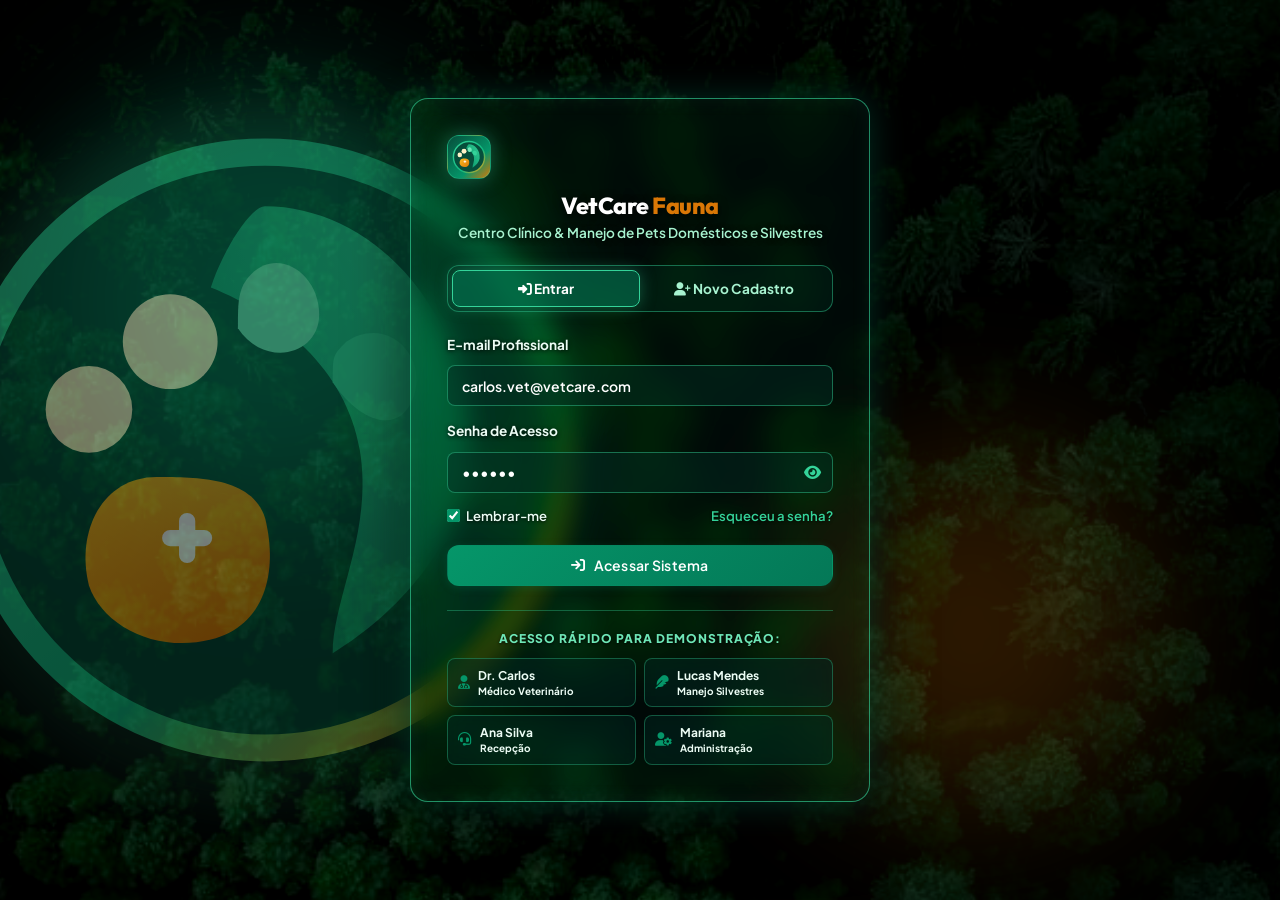
==== commit 8c8105f0: "nova interface" ====
--- a/index.html
+++ b/index.html
@@ -3,8 +3,8 @@
 <head>
   <meta charset="UTF-8">
   <meta name="viewport" content="width=device-width, initial-scale=1.0">
-  <title>VetCare - Sistema Clínico e Consultoria Silvestre</title>
-  <meta name="description" content="Sistema de gestão veterinária focado em cadastros, atendimento clínico e suporte a tutores de pets domésticos e silvestres.">
+  <title>VetCare Fauna & Domésticos - Clínica Veterinária & Silvestres</title>
+  <meta name="description" content="Sistema de gestão veterinária especializado em atendimento clínico médico e consultoria de manejo para pets domésticos e fauna silvestre/exótica.">
   
   <!-- Fontes do Google & Font Awesome -->
   <link rel="stylesheet" href="https://cdnjs.cloudflare.com/ajax/libs/font-awesome/6.4.0/css/all.min.css">
@@ -12,21 +12,249 @@
 </head>
 <body>
 
-  <div id="app-container">
+  <!-- ========================================================================= -->
+  <!-- TELA DE LOGIN & AUTENTICAÇÃO (Fundo Florestal Esmeralda & Card Vidro Fosco)  -->
+  <!-- ========================================================================= -->
+  <div id="login-screen" class="login-screen">
+    
+    <!-- Imagem de Fundo com Textura Natural e Camada de Ofuscamento Esmeralda -->
+    <div class="login-bg-photo">
+      <img src="assets/forest-bg.jpg" alt="Floresta Fauna" class="login-forest-img">
+    </div>
+    <div class="login-bg-overlay"></div>
+
+    <!-- Orbes Ambientais de Luz Orgânica -->
+    <div class="ambient-orb ambient-orb-1"></div>
+    <div class="ambient-orb ambient-orb-2"></div>
+
+    <!-- Marca d'Água Monumental da Logo VetCare Fauna no Canto Esquerdo -->
+    <div class="login-bg-watermark">
+      <svg viewBox="0 0 48 48" fill="none" xmlns="http://www.w3.org/2000/svg">
+        <defs>
+          <linearGradient id="wm-grad-primary" x1="0%" y1="0%" x2="100%" y2="100%">
+            <stop offset="0%" stop-color="#34d399" />
+            <stop offset="60%" stop-color="#10b981" />
+            <stop offset="100%" stop-color="#f59e0b" />
+          </linearGradient>
+          <linearGradient id="wm-grad-leaf" x1="0%" y1="100%" x2="100%" y2="0%">
+            <stop offset="0%" stop-color="#059669" />
+            <stop offset="100%" stop-color="#34d399" />
+          </linearGradient>
+          <linearGradient id="wm-grad-amber" x1="0%" y1="0%" x2="100%" y2="100%">
+            <stop offset="0%" stop-color="#fbbf24" />
+            <stop offset="100%" stop-color="#d97706" />
+          </linearGradient>
+        </defs>
+        <circle cx="24" cy="24" r="22" fill="#064e3b" stroke="url(#wm-grad-primary)" stroke-width="2" />
+        <path d="M24 6 C32 6 40 14 39 26 C38 31 34 36 29 39 C29 35 32 30 31 24 C30 18 25 14 20 12 C21 9 23 6 24 6Z" fill="url(#wm-grad-leaf)" opacity="0.95" />
+        <path d="M16 26 C12 26 10 30 11 34 C12 37 16 39 20 38 C24 37 25 33 24 29 C23 26 19 26 16 26 Z" fill="url(#wm-grad-amber)" />
+        <circle cx="11" cy="21" r="3.2" fill="#fef3c7" />
+        <circle cx="17" cy="16" r="3.5" fill="#fef3c7" />
+        <path d="M23 11 C25 9 28 11 28 14 C28 17 24 18 22 15 C22 13 22 12 23 11 Z" fill="#6ee7b7" />
+        <path d="M30 16 C33 14 36 17 35 20 C34 23 31 22 29 19 C29 17 29 17 30 16 Z" fill="#34d399" />
+        <path d="M17 30.5 H19.5 M18.25 29.25 V31.75" stroke="#ffffff" stroke-width="1.2" stroke-linecap="round" />
+      </svg>
+    </div>
+
+    <!-- Card de Login Centralizado em Vidro Fosco -->
+    <div class="login-card-glass">
+      
+      <!-- Cabeçalho com Emblema da Marca -->
+      <div class="login-header">
+        <div class="brand-logo-wrap login-logo-center">
+          <svg viewBox="0 0 48 48" fill="none" xmlns="http://www.w3.org/2000/svg">
+            <defs>
+              <linearGradient id="login-grad-primary" x1="0%" y1="0%" x2="100%" y2="100%">
+                <stop offset="0%" stop-color="#34d399" />
+                <stop offset="60%" stop-color="#10b981" />
+                <stop offset="100%" stop-color="#f59e0b" />
+              </linearGradient>
+              <linearGradient id="login-grad-leaf" x1="0%" y1="100%" x2="100%" y2="0%">
+                <stop offset="0%" stop-color="#059669" />
+                <stop offset="100%" stop-color="#34d399" />
+              </linearGradient>
+              <linearGradient id="login-grad-amber" x1="0%" y1="0%" x2="100%" y2="100%">
+                <stop offset="0%" stop-color="#fbbf24" />
+                <stop offset="100%" stop-color="#d97706" />
+              </linearGradient>
+            </defs>
+            <circle cx="24" cy="24" r="22" fill="#064e3b" stroke="url(#login-grad-primary)" stroke-width="2" />
+            <path d="M24 6 C32 6 40 14 39 26 C38 31 34 36 29 39 C29 35 32 30 31 24 C30 18 25 14 20 12 C21 9 23 6 24 6Z" fill="url(#login-grad-leaf)" opacity="0.95" />
+            <path d="M16 26 C12 26 10 30 11 34 C12 37 16 39 20 38 C24 37 25 33 24 29 C23 26 19 26 16 26 Z" fill="url(#login-grad-amber)" />
+            <circle cx="11" cy="21" r="3.2" fill="#fef3c7" />
+            <circle cx="17" cy="16" r="3.5" fill="#fef3c7" />
+            <path d="M23 11 C25 9 28 11 28 14 C28 17 24 18 22 15 C22 13 22 12 23 11 Z" fill="#6ee7b7" />
+            <path d="M30 16 C33 14 36 17 35 20 C34 23 31 22 29 19 C29 17 29 17 30 16 Z" fill="#34d399" />
+            <path d="M17 30.5 H19.5 M18.25 29.25 V31.75" stroke="#ffffff" stroke-width="1.2" stroke-linecap="round" />
+          </svg>
+        </div>
+        <h2>VetCare <span style="color:var(--accent-amber);">Fauna</span></h2>
+        <p>Centro Clínico & Manejo de Pets Domésticos e Silvestres</p>
+      </div>
+
+      <!-- Abas de Alternância: Entrar vs. Cadastre-se -->
+      <div class="login-tabs">
+        <button type="button" class="login-tab-btn active" id="btn-tab-login" onclick="switchAuthTab('login')">
+          <i class="fa-solid fa-right-to-bracket"></i> Entrar
+        </button>
+        <button type="button" class="login-tab-btn" id="btn-tab-cadastro" onclick="switchAuthTab('cadastro')">
+          <i class="fa-solid fa-user-plus"></i> Novo Cadastro
+        </button>
+      </div>
+
+      <!-- Formulário 1: Login de Usuário Existente -->
+      <div id="auth-login-view" class="auth-form-view active">
+        <form id="form-login" onsubmit="fazerLogin(event)">
+          <div class="form-group mb-2">
+            <label class="form-label" for="login-email">E-mail Profissional</label>
+            <input type="email" id="login-email" class="form-control" placeholder="carlos.vet@vetcare.com" value="carlos.vet@vetcare.com" required>
+          </div>
+
+          <div class="form-group">
+            <label class="form-label" for="login-password">Senha de Acesso</label>
+            <div class="password-input-wrap">
+              <input type="password" id="login-password" class="form-control" placeholder="••••••••" value="123456" required>
+              <button type="button" class="password-toggle-btn" onclick="togglePasswordVisibility('login-password', 'login-pwd-icon')">
+                <i class="fa-solid fa-eye" id="login-pwd-icon"></i>
+              </button>
+            </div>
+          </div>
+
+          <div class="form-actions-bar">
+            <label style="display:flex; align-items:center; gap:0.4rem; cursor:pointer;">
+              <input type="checkbox" checked style="accent-color:var(--primary);"> Lembrar-me
+            </label>
+            <a href="javascript:void(0)" onclick="alert('Instruções de recuperação enviadas para o e-mail cadastrado.')" style="color:var(--primary-hover); text-decoration:none; font-weight:600;">Esqueceu a senha?</a>
+          </div>
+
+          <button type="submit" class="btn btn-primary login-submit-btn">
+            <i class="fa-solid fa-arrow-right-to-bracket"></i> Acessar Sistema
+          </button>
+        </form>
+      </div>
+
+      <!-- Formulário 2: Novo Cadastro de Profissional -->
+      <div id="auth-cadastro-view" class="auth-form-view">
+        <form id="form-cadastro-auth" onsubmit="fazerCadastroAuth(event)">
+          <div class="form-group mb-2">
+            <label class="form-label">Nome Completo *</label>
+            <input type="text" id="auth-reg-nome" class="form-control" placeholder="Ex: Dra. Juliana Matos" required>
+          </div>
+
+          <div class="form-group mb-2">
+            <label class="form-label">E-mail *</label>
+            <input type="email" id="auth-reg-email" class="form-control" placeholder="juliana.vet@vetcare.com" required>
+          </div>
+
+          <div class="form-group mb-2">
+            <label class="form-label">Cargo / Especialidade *</label>
+            <select id="auth-reg-cargo" class="form-control" required onchange="toggleAuthRegCRMV(this.value)">
+              <option value="Veterinário">Médico(a) Veterinário(a)</option>
+              <option value="Adestrador / Esp. Silvestres">Adestrador / Especialista em Silvestres</option>
+              <option value="Atendente">Atendente / Recepcionista</option>
+            </select>
+          </div>
+
+          <div class="form-group mb-2" id="auth-reg-crmv-group">
+            <label class="form-label">Número do CRMV *</label>
+            <input type="text" id="auth-reg-crmv" class="form-control" placeholder="CRMV/SP 99887">
+          </div>
+
+          <div class="form-group mb-2">
+            <label class="form-label">Criar Senha *</label>
+            <input type="password" id="auth-reg-password" class="form-control" placeholder="Mínimo 6 caracteres" required>
+          </div>
+
+          <button type="submit" class="btn btn-primary login-submit-btn mt-1">
+            <i class="fa-solid fa-check"></i> Concluir Cadastro & Entrar
+          </button>
+        </form>
+      </div>
+
+      <!-- Seção de Acesso Rápido (Demonstração de Perfis) -->
+      <div class="login-quick-section">
+        <div class="login-quick-title">Acesso Rápido para Demonstração:</div>
+        <div class="login-quick-grid">
+          <button type="button" class="quick-user-btn" onclick="loginQuick('vet')" title="Entrar como Dr. Carlos">
+            <i class="fa-solid fa-user-doctor"></i>
+            <div><strong>Dr. Carlos</strong><br><small>Médico Veterinário</small></div>
+          </button>
+          <button type="button" class="quick-user-btn" onclick="loginQuick('adestrador')" title="Entrar como Lucas Mendes">
+            <i class="fa-solid fa-feather"></i>
+            <div><strong>Lucas Mendes</strong><br><small>Manejo Silvestres</small></div>
+          </button>
+          <button type="button" class="quick-user-btn" onclick="loginQuick('recepcao')" title="Entrar como Ana Silva">
+            <i class="fa-solid fa-headset"></i>
+            <div><strong>Ana Silva</strong><br><small>Recepção</small></div>
+          </button>
+          <button type="button" class="quick-user-btn" onclick="loginQuick('admin')" title="Entrar como Mariana">
+            <i class="fa-solid fa-user-gear"></i>
+            <div><strong>Mariana</strong><br><small>Administração</small></div>
+          </button>
+        </div>
+      </div>
+
+    </div>
+  </div>
+
+  <!-- ========================================================================= -->
+  <!-- APLICAÇÃO PRINCIPAL (APP CONTAINER)                                       -->
+  <!-- ========================================================================= -->
+  <div id="app-container" style="display:none;">
     
     <!-- Sidebar de Navegação -->
     <aside class="sidebar">
       <div>
+        <!-- Logo e Marca com Identidade Bio-Harmônica -->
         <div class="brand">
-          <div class="brand-icon">
-            <i class="fa-solid fa-paw"></i>
-          </div>
-          <div>
-            <div class="brand-title">VetCare Silvestres</div>
-            <div class="brand-subtitle">Clínica & Adestramento</div>
-          </div>
-        </div>
-
+          <div class="brand-logo-wrap" title="VetCare Fauna & Domésticos">
+            <svg viewBox="0 0 48 48" fill="none" xmlns="http://www.w3.org/2000/svg">
+              <defs>
+                <linearGradient id="logo-grad-primary" x1="0%" y1="0%" x2="100%" y2="100%">
+                  <stop offset="0%" stop-color="#34d399" />
+                  <stop offset="60%" stop-color="#10b981" />
+                  <stop offset="100%" stop-color="#f59e0b" />
+                </linearGradient>
+                <linearGradient id="logo-grad-leaf" x1="0%" y1="100%" x2="100%" y2="0%">
+                  <stop offset="0%" stop-color="#059669" />
+                  <stop offset="100%" stop-color="#34d399" />
+                </linearGradient>
+                <linearGradient id="logo-grad-amber" x1="0%" y1="0%" x2="100%" y2="100%">
+                  <stop offset="0%" stop-color="#fbbf24" />
+                  <stop offset="100%" stop-color="#d97706" />
+                </linearGradient>
+              </defs>
+              
+              <!-- Círculo de Proteção e Fundo Orgânico -->
+              <circle cx="24" cy="24" r="22" fill="#064e3b" stroke="url(#logo-grad-primary)" stroke-width="2" />
+              
+              <!-- Folha Tropical & Silhueta Silvestre -->
+              <path d="M24 6 C32 6 40 14 39 26 C38 31 34 36 29 39 C29 35 32 30 31 24 C30 18 25 14 20 12 C21 9 23 6 24 6Z" fill="url(#logo-grad-leaf)" opacity="0.95" />
+              <path d="M24 6 C28 14 31 22 29 39" stroke="#a7f3d0" stroke-width="1.2" stroke-linecap="round" opacity="0.6"/>
+              <path d="M27 16 C31 16 34 18 36 22" stroke="#a7f3d0" stroke-width="1.2" stroke-linecap="round" opacity="0.6"/>
+
+              <!-- Pata Pet Doméstica Acolhedora -->
+              <path d="M16 26 C12 26 10 30 11 34 C12 37 16 39 20 38 C24 37 25 33 24 29 C23 26 19 26 16 26 Z" fill="url(#logo-grad-amber)" />
+              
+              <!-- Dígitos de Transição Doméstico -> Silvestre -->
+              <circle cx="11" cy="21" r="3.2" fill="#fef3c7" />
+              <circle cx="17" cy="16" r="3.5" fill="#fef3c7" />
+              <path d="M23 11 C25 9 28 11 28 14 C28 17 24 18 22 15 C22 13 22 12 23 11 Z" fill="#6ee7b7" />
+              <path d="M30 16 C33 14 36 17 35 20 C34 23 31 22 29 19 C29 17 29 17 30 16 Z" fill="#34d399" />
+              
+              <!-- Cruz de Saúde Veterinária -->
+              <path d="M17 30.5 H19.5 M18.25 29.25 V31.75" stroke="#ffffff" stroke-width="1.2" stroke-linecap="round" />
+            </svg>
+          </div>
+          
+          <div class="brand-text-container">
+            <div class="brand-title">VetCare <span class="accent-text">Fauna</span></div>
+            <div class="brand-subtitle">Domésticos & Silvestres</div>
+            <div class="brand-badge-pill">Atendimento Integrado</div>
+          </div>
+        </div>
+
+        <!-- Menu Lateral com Módulos Separados -->
         <nav class="nav-menu">
           <a class="nav-item active" data-tab="dashboard">
             <i class="fa-solid fa-chart-pie"></i>
@@ -34,33 +262,47 @@
             <span class="badge-count" id="badge-fila-count">0</span>
           </a>
           <a class="nav-item" data-tab="funcionarios">
-            <i class="fa-solid fa-id-card"></i>
-            <span>Funcionários</span>
+            <i class="fa-solid fa-user-doctor"></i>
+            <span>Corpo Clínico & Equipe</span>
           </a>
           <a class="nav-item" data-tab="tutores-pets">
-            <i class="fa-solid fa-users"></i>
-            <span>Tutores & Pets</span>
+            <i class="fa-solid fa-shield-cat"></i>
+            <span>Tutores & Pacientes</span>
           </a>
           <a class="nav-item" data-tab="agenda">
-            <i class="fa-solid fa-calendar-days"></i>
-            <span>Agenda</span>
+            <i class="fa-solid fa-calendar-check"></i>
+            <span>Agenda & Atendimentos</span>
           </a>
-          <a class="nav-item" data-tab="atendimento" id="nav-atendimento-item">
+          
+          <!-- Módulo Médico Separado -->
+          <a class="nav-item" data-tab="prontuario-clinico" id="nav-vet-item">
             <i class="fa-solid fa-stethoscope"></i>
-            <span>Atendimento & Manejo</span>
+            <span>Prontuário Clínico (Vet)</span>
+          </a>
+
+          <!-- Módulo de Manejo Silvestre Separado -->
+          <a class="nav-item" data-tab="guia-manejo" id="nav-manejo-item">
+            <i class="fa-solid fa-leaf"></i>
+            <span>Guia de Manejo Silvestre</span>
           </a>
         </nav>
       </div>
 
-      <!-- Seletor de Perfil de Usuário Logado -->
+      <!-- Seletor de Perfil de Usuário Logado & Botão de Logout -->
       <div class="user-profile-widget">
-        <div class="user-profile-label">Perfil Ativo (Simulação)</div>
+        <div class="user-profile-label">
+          <i class="fa-solid fa-circle-user"></i>
+          Perfil Ativo no Sistema
+        </div>
         <select id="user-role-select" class="role-select" onchange="switchUserRole(this.value)">
-          <option value="vet">Dr. Carlos (Vet - CRMV 12345)</option>
+          <option value="vet">Dr. Carlos (Médico Veterinário)</option>
           <option value="adestrador">Lucas Mendes (Adestrador / Silvestres)</option>
-          <option value="recepcao">Ana Silva (Atendente)</option>
-          <option value="admin">Mariana (Administradora)</option>
+          <option value="recepcao">Ana Silva (Atendente Recepção)</option>
+          <option value="admin">Mariana (Administradora Geral)</option>
         </select>
+        <button type="button" class="btn-logout" onclick="fazerLogout()">
+          <i class="fa-solid fa-right-from-bracket"></i> Encerrar Sessão
+        </button>
       </div>
     </aside>
 
@@ -71,15 +313,15 @@
       <header class="topbar">
         <div class="page-header-info">
           <h1 id="page-title">Dashboard & Fila do Dia</h1>
-          <p id="page-subtitle">Acompanhamento dos atendimentos clínicos e consultorias de manejo</p>
+          <p id="page-subtitle">Acompanhamento dos atendimentos clínicos e consultorias de manejo para pets comuns e silvestres</p>
         </div>
 
         <div class="topbar-actions">
           <div class="active-role-badge" id="role-badge">
             <i class="fa-solid fa-user-doctor"></i>
-            <span id="role-badge-text">Médico Veterinário</span>
-          </div>
-          <span style="font-size: 0.85rem; color: var(--text-muted);" id="current-date-display">--/--/----</span>
+            <span id="role-badge-text">Dr. Carlos Eduardo (Médico Veterinário)</span>
+          </div>
+          <span style="font-size: 0.85rem; color: var(--text-muted); font-weight: 500;" id="current-date-display">--/--/----</span>
         </div>
       </header>
 
@@ -91,6 +333,21 @@
         <!-- =================================================================== -->
         <section id="dashboard" class="tab-content active">
           
+          <!-- Banner Temático Bio-Harmônico -->
+          <div class="hero-welcome-banner">
+            <div class="hero-content">
+              <h2><i class="fa-solid fa-leaf"></i> Centro Veterinário Integrado: Fauna & Pets</h2>
+              <p>Módulos especializados e independentes para <strong>Atendimento Médico Veterinário (Prontuário & CRMV)</strong> e <strong>Consultoria de Manejo Silvestre (Recinto, Enriquecimento e Bem-Estar)</strong>.</p>
+              <div class="hero-tags">
+                <span class="hero-tag"><i class="fa-solid fa-stethoscope"></i> Prontuário Clínico</span>
+                <span class="hero-tag"><i class="fa-solid fa-feather-pointed"></i> Guia de Manejo Silvestre</span>
+                <span class="hero-tag"><i class="fa-solid fa-dog"></i> Cães & Gatos</span>
+                <span class="hero-tag"><i class="fa-solid fa-dove"></i> Aves & Répteis</span>
+              </div>
+            </div>
+          </div>
+
+          <!-- Cards de Métricas -->
           <div class="metrics-grid">
             <div class="metric-card">
               <div class="metric-icon blue">
@@ -102,9 +359,9 @@
               </div>
             </div>
 
-            <div class="metric-card">
+            <div class="metric-card amber">
               <div class="metric-icon amber">
-                <i class="fa-solid fa-clock"></i>
+                <i class="fa-solid fa-hourglass-half"></i>
               </div>
               <div class="metric-data">
                 <h3>Aguardando na Fila</h3>
@@ -112,13 +369,23 @@
               </div>
             </div>
 
-            <div class="metric-card">
-              <div class="metric-icon purple">
-                <i class="fa-solid fa-feather"></i>
+            <div class="metric-card silvestre">
+              <div class="metric-icon silvestre">
+                <i class="fa-solid fa-feather-pointed"></i>
               </div>
               <div class="metric-data">
-                <h3>Pets Silvestres Atendidos</h3>
+                <h3>Fauna Silvestre / Exótica</h3>
                 <div class="value" id="metric-silvestres">0</div>
+              </div>
+            </div>
+
+            <div class="metric-card domestico">
+              <div class="metric-icon domestico">
+                <i class="fa-solid fa-paw"></i>
+              </div>
+              <div class="metric-data">
+                <h3>Pets Domésticos</h3>
+                <div class="value" id="metric-domesticos">0</div>
               </div>
             </div>
           </div>
@@ -127,7 +394,7 @@
           <div class="panel">
             <div class="panel-header">
               <div class="panel-title">
-                <i class="fa-solid fa-list-check" style="color: var(--primary);"></i>
+                <i class="fa-solid fa-list-check"></i>
                 Fila de Atendimento do Dia
               </div>
               <button class="btn btn-primary btn-sm" onclick="openModal('modal-novo-agendamento')">
@@ -140,11 +407,12 @@
                 <thead>
                   <tr>
                     <th>Horário</th>
-                    <th>Paciente (Pet / Tutor)</th>
+                    <th>Paciente (Pet & Categoria)</th>
+                    <th>Tutor Responsável</th>
                     <th>Tipo de Serviço</th>
                     <th>Profissional Responsável</th>
                     <th>Status</th>
-                    <th class="text-right">Ações</th>
+                    <th class="text-right">Ações Rápidas</th>
                   </tr>
                 </thead>
                 <tbody id="fila-dia-tbody">
@@ -156,24 +424,24 @@
         </section>
 
         <!-- =================================================================== -->
-        <!-- ABA 2: CADASTRO DE FUNCIONÁRIOS (NOVO)                              -->
+        <!-- ABA 2: CADASTRO DE FUNCIONÁRIOS                                     -->
         <!-- =================================================================== -->
         <section id="funcionarios" class="tab-content">
           <div class="panel">
             <div class="panel-header">
               <div class="panel-title">
-                <i class="fa-solid fa-id-card" style="color: var(--primary);"></i>
-                Cadastro e Gestão de Funcionários da Clínica
+                <i class="fa-solid fa-user-doctor"></i>
+                Corpo Clínico e Equipe Especializada
               </div>
               <button class="btn btn-primary" onclick="openModal('modal-novo-funcionario')">
-                <i class="fa-solid fa-user-plus"></i> Novo Funcionário
+                <i class="fa-solid fa-user-plus"></i> Novo Membro da Equipe
               </button>
             </div>
 
             <div class="search-filter-bar">
               <div class="search-box">
                 <i class="fa-solid fa-magnifying-glass"></i>
-                <input type="text" class="search-input" placeholder="Buscar funcionário por nome, CPF ou cargo..." onkeyup="filterFuncionarios(this.value)">
+                <input type="text" class="search-input" placeholder="Buscar por nome, cargo ou CPF..." onkeyup="filterFuncionarios(this.value)">
               </div>
             </div>
 
@@ -181,10 +449,10 @@
               <table class="custom-table">
                 <thead>
                   <tr>
-                    <th>Nome do Funcionário</th>
-                    <th>CPF / Contato</th>
+                    <th>Profissional</th>
+                    <th>CPF & Contato</th>
                     <th>Cargo / Perfil</th>
-                    <th>Especialidade / Registro</th>
+                    <th>Especialidade & Registro</th>
                     <th class="text-right">Ações</th>
                   </tr>
                 </thead>
@@ -203,18 +471,18 @@
           <div class="panel">
             <div class="panel-header">
               <div class="panel-title">
-                <i class="fa-solid fa-address-book" style="color: var(--primary);"></i>
-                Tutores e Pacientes (Pets Domésticos e Silvestres)
+                <i class="fa-solid fa-shield-cat"></i>
+                Tutores e Pacientes (Domésticos & Silvestres)
               </div>
               <button class="btn btn-primary" onclick="openModal('modal-novo-tutor')">
-                <i class="fa-solid fa-paw"></i> Cadastrar Tutor & Pet
+                <i class="fa-solid fa-plus"></i> Cadastrar Tutor & Pet
               </button>
             </div>
 
             <div class="search-filter-bar">
               <div class="search-box">
                 <i class="fa-solid fa-magnifying-glass"></i>
-                <input type="text" id="search-tutor-input" class="search-input" placeholder="Buscar por Nome do Tutor, CPF ou Nome do Pet (ex: Jabuti, Papagaio, Cão)..." onkeyup="filterTutores(this.value)">
+                <input type="text" id="search-tutor-input" class="search-input" placeholder="Buscar por Nome do Tutor, CPF, Espécie ou Nome do Pet..." onkeyup="filterTutores(this.value)">
               </div>
             </div>
 
@@ -222,7 +490,7 @@
               <table class="custom-table">
                 <thead>
                   <tr>
-                    <th>Tutor</th>
+                    <th>Tutor Responsável</th>
                     <th>CPF</th>
                     <th>WhatsApp / Contato</th>
                     <th>Pets Vinculados (Domésticos e Silvestres)</th>
@@ -238,14 +506,14 @@
         </section>
 
         <!-- =================================================================== -->
-        <!-- ABA 4: AGENDA DE CONSULTAS E ADESTRAMENTO SILVESTRE                -->
+        <!-- ABA 4: AGENDA INTEGRADA                                             -->
         <!-- =================================================================== -->
         <section id="agenda" class="tab-content">
           <div class="panel">
             <div class="panel-header">
               <div class="panel-title">
-                <i class="fa-solid fa-calendar-days" style="color: var(--primary);"></i>
-                Agenda de Consultas e Sessões de Manejo / Adestramento
+                <i class="fa-solid fa-calendar-check"></i>
+                Agenda de Consultas Clínicas & Manejo Silvestre
               </div>
               <button class="btn btn-primary" onclick="openModal('modal-novo-agendamento')">
                 <i class="fa-solid fa-calendar-plus"></i> Agendar Atendimento
@@ -253,8 +521,8 @@
             </div>
 
             <div class="search-filter-bar">
-              <div class="form-group" style="flex-direction: row; align-items: center; gap: 0.5rem;">
-                <label class="form-label" for="agenda-date-filter">Filtrar por Data:</label>
+              <div class="form-group" style="flex-direction: row; align-items: center; gap: 0.6rem;">
+                <label class="form-label" for="agenda-date-filter"><i class="fa-solid fa-filter" style="color:var(--primary);"></i> Filtrar por Data:</label>
                 <input type="date" id="agenda-date-filter" class="form-control" style="width: auto;" onchange="loadAgendaTable(this.value)">
               </div>
             </div>
@@ -264,9 +532,9 @@
                 <thead>
                   <tr>
                     <th>Data / Hora</th>
-                    <th>Pet / Categoria</th>
+                    <th>Paciente (Pet & Categoria)</th>
                     <th>Tutor Responsável</th>
-                    <th>Tipo de Serviço</th>
+                    <th>Tipo de Atendimento</th>
                     <th>Profissional</th>
                     <th>Status</th>
                     <th class="text-right">Ações</th>
@@ -281,110 +549,259 @@
         </section>
 
         <!-- =================================================================== -->
-        <!-- ABA 5: ATENDIMENTO CLÍNICO / MANEJO & PRONTUÁRIO                    -->
+        <!-- ABA 5: PRONTUÁRIO CLÍNICO (MÉDICO VETERINÁRIO)                     -->
         <!-- =================================================================== -->
-        <section id="atendimento" class="tab-content">
+        <section id="prontuario-clinico" class="tab-content">
           
-          <!-- Banner dinâmico conforme perfil ativo -->
-          <div id="service-type-banner" class="alert-banner mb-2">
-            <i class="fa-solid fa-circle-info"></i>
-            <span id="service-banner-text">Você está no modo de atendimento.</span>
-          </div>
-
-          <div class="form-grid" style="grid-template-columns: 1fr 2fr;">
+          <div id="vet-role-banner" class="alert-banner mb-2" style="background-color: var(--badge-vet-bg); color: var(--badge-vet-text); border-color: var(--badge-vet-border);">
+            <i class="fa-solid fa-user-doctor"></i>
+            <span id="vet-banner-text"><strong>Módulo Clínico Veterinário:</strong> Preenchimento de exame físico, diagnóstico clínico e emissão de receita com CRMV.</span>
+          </div>
+
+          <div class="form-grid" style="grid-template-columns: 1fr 2.2fr;">
             
-            <!-- Painel Esquerdo: Pet em Atendimento -->
+            <!-- Painel Esquerdo: Paciente & Vacinas -->
             <div class="panel">
               <div class="panel-header">
                 <div class="panel-title">
-                  <i class="fa-solid fa-paw" style="color: var(--primary);"></i> Paciente Selecionado
+                  <i class="fa-solid fa-paw"></i> Paciente em Consulta
                 </div>
               </div>
 
               <div class="form-group">
-                <label class="form-label">Selecionar Paciente da Fila:</label>
-                <select id="atendimento-pet-select" class="form-control" onchange="onSelectPetAtendimento(this.value)">
+                <label class="form-label">Selecionar Paciente:</label>
+                <select id="vet-pet-select" class="form-control" onchange="onSelectPetVet(this.value)">
                   <option value="">-- Selecione um paciente --</option>
                 </select>
               </div>
 
-              <div id="selected-pet-card" class="mt-2" style="display:none; background-color: var(--bg-main); padding: 1rem; border-radius: var(--radius-md); border: 1px solid var(--border);">
+              <div id="vet-selected-pet-card" class="mt-2" style="display:none; background-color: var(--bg-main); padding: 1.1rem; border-radius: var(--radius-md); border: 1px solid var(--border);">
                 <div class="entity-info mb-2">
-                  <div class="pet-avatar" id="pet-avatar-display">🐾</div>
+                  <div class="pet-avatar" id="vet-pet-avatar">🐾</div>
                   <div class="entity-details">
-                    <div class="title" id="pet-name-display">Kiko</div>
-                    <div class="subtitle" id="pet-species-breed">Silvestre - Papagaio Verdadeiro</div>
-                  </div>
-                </div>
-                <hr style="border:0; border-top:1px solid var(--border); margin:0.75rem 0;">
-                <p style="font-size:0.8rem; color:var(--text-secondary);"><strong>Tutor:</strong> <span id="pet-tutor-display">Carlos Silva</span></p>
-                <p style="font-size:0.8rem; color:var(--text-secondary);"><strong>Idade/Peso:</strong> <span id="pet-age-weight">4 anos | 400g</span></p>
-                <p style="font-size:0.8rem; color:var(--text-secondary);" class="mt-1"><strong>Observações de Recinto/Hábito:</strong> <span id="pet-habitat-notes">Gaiola grande, necessita de enriquecimento ambiental.</span></p>
+                    <div class="title" id="vet-pet-name">Kiko</div>
+                    <div class="subtitle" id="vet-pet-species">Silvestre • Papagaio Verdadeiro</div>
+                  </div>
+                </div>
+                <hr style="border:0; border-top:1px solid var(--border-subtle); margin:0.75rem 0;">
+                <p style="font-size:0.8rem; color:var(--text-secondary); margin-bottom: 4px;"><strong>Tutor:</strong> <span id="vet-pet-tutor">Mariana Oliveira</span></p>
+                <p style="font-size:0.8rem; color:var(--text-secondary); margin-bottom: 4px;"><strong>Idade / Peso:</strong> <span id="vet-pet-age-weight">4 anos | 420g</span></p>
               </div>
 
               <!-- Vacinas e Vermifugação -->
               <div class="panel-header mt-2" style="margin-bottom:0.75rem;">
                 <div class="panel-title" style="font-size:0.95rem;">
-                  <i class="fa-solid fa-syringe" style="color: var(--primary);"></i> Vacinas & Vermífugos
+                  <i class="fa-solid fa-syringe"></i> Imunizações & Tratamentos
                 </div>
                 <button class="btn btn-secondary btn-sm" onclick="openModal('modal-nova-vacina')">+ Registrar</button>
               </div>
 
-              <div id="pet-vaccines-list" style="font-size:0.825rem; color: var(--text-secondary);">
-                <em>Selecione um paciente para ver a carteira.</em>
-              </div>
-            </div>
-
-            <!-- Painel Direito: Form de Prontuário / Manejo -->
+              <div id="vet-vaccines-list" style="font-size:0.825rem; color: var(--text-secondary);">
+                <em>Selecione um paciente para ver o histórico.</em>
+              </div>
+            </div>
+
+            <!-- Painel Direito: Formulário de Prontuário Médico -->
             <div class="panel">
               <div class="panel-header">
-                <div class="panel-title" id="form-atendimento-title">
-                  <i class="fa-solid fa-notes-medical" style="color: var(--primary);"></i>
-                  Registro de Prontuário & Recomendações
-                </div>
-                <div style="display:flex; gap:0.5rem;">
-                  <button class="btn btn-outline btn-sm" onclick="openModal('modal-receita')" id="btn-emitir-receita">
-                    <i class="fa-solid fa-file-prescription"></i> Emitir Receita / Guia
-                  </button>
-                </div>
-              </div>
-
-              <form id="form-prontuario" onsubmit="salvarProntuario(event)">
+                <div class="panel-title">
+                  <i class="fa-solid fa-notes-medical"></i>
+                  Prontuário Médico Veterinário
+                </div>
+                <button class="btn btn-outline btn-sm" onclick="abrirModalReceitaVet()" id="btn-emitir-receita">
+                  <i class="fa-solid fa-file-prescription"></i> Emitir Receita Médica (CRMV)
+                </button>
+              </div>
+
+              <form id="form-prontuario-vet" onsubmit="salvarProntuarioVet(event)">
                 <div class="form-grid mb-2">
                   <div class="form-group full-width">
-                    <label class="form-label" id="lbl-queixa">Queixa Principal / Dificuldades de Criação ou Comportamento:</label>
-                    <textarea id="prontuario-queixa" class="form-control" placeholder="Ex: Tutor relata dificuldade na alimentação do papagaio e arrocamento de penas por estresse..."></textarea>
+                    <label class="form-label">Queixa Clínica Principal & Anamnese Médica *</label>
+                    <textarea id="vet-queixa" class="form-control" placeholder="Descreva os sintomas clínicos relatados pelo tutor (ex: apatia, tosse, êmese, lesões cutâneas, alterações em fezes)..." required></textarea>
+                  </div>
+
+                  <div class="form-group">
+                    <label class="form-label">Temperatura (°C) / FC / FR</label>
+                    <input type="text" id="vet-sinais-vitais" class="form-control" placeholder="Ex: T: 38.5°C | FC: 120 bpm | FR: 30 mpm">
+                  </div>
+
+                  <div class="form-group">
+                    <label class="form-label">Mucosas & Hidratação</label>
+                    <input type="text" id="vet-mucosas" class="form-control" placeholder="Ex: Normocoradas, TPC 2s, Hidratado">
                   </div>
 
                   <div class="form-group full-width">
-                    <label class="form-label" id="lbl-sintomas">Avaliação Física / Comportamental Observada:</label>
-                    <textarea id="prontuario-sintomas" class="form-control" placeholder="Ex: Animal hiperativo, vocalizando em excesso, recinto com pouca iluminação..."></textarea>
+                    <label class="form-label">Achados do Exame Físico Específico</label>
+                    <textarea id="vet-exame-fisico" class="form-control" style="min-height:75px;" placeholder="Ausculta cardiopulmonar, palpação abdominal, carapaça/escamas ou pelagem, cavidade oral..."></textarea>
                   </div>
 
                   <div class="form-group full-width">
-                    <label class="form-label" id="lbl-diagnostico">Diagnóstico Clínico ou Avaliação de Manejo:</label>
-                    <textarea id="prontuario-diagnostico" class="form-control" placeholder="Ex: Estresse por falta de enriquecimento ambiental e dieta desequilibrada..."></textarea>
+                    <label class="form-label">Diagnóstico Clínico / Hipótese Diagnóstica *</label>
+                    <textarea id="vet-diagnostico" class="form-control" style="min-height:75px;" placeholder="Diagnóstico definitivo ou suspeita clínica fundamentada..." required></textarea>
                   </div>
 
                   <div class="form-group full-width">
-                    <label class="form-label" id="lbl-orientacoes">Orientações de Adestramento / Manejo e Tratamento Prescrito:</label>
-                    <textarea id="prontuario-orientacoes" class="form-control" placeholder="Ex: Introdução de brinquedos de forrageamento, ajuste na iluminação do recinto e dieta com ração extrusada específica..."></textarea>
+                    <label class="form-label">Conduta Terapêutica, Exames Solicitados & Prescrição *</label>
+                    <textarea id="vet-conduta" class="form-control" style="min-height:85px;" placeholder="Prescrição de medicamentos, dosagens, fluidoterapia, exames complementares (RX, sangue, coproparasitológico)..." required></textarea>
                   </div>
                 </div>
 
                 <div style="display:flex; justify-content:flex-end; gap:0.75rem;" class="mt-2">
-                  <button type="submit" class="btn btn-primary" id="btn-salvar-prontuario">
-                    <i class="fa-solid fa-floppy-disk"></i> Salvar Atendimento
+                  <button type="submit" class="btn btn-primary">
+                    <i class="fa-solid fa-floppy-disk"></i> Salvar Prontuário Clínico
                   </button>
                 </div>
               </form>
 
-              <!-- Histórico do Paciente -->
-              <div class="mt-2" style="border-top:1px solid var(--border); padding-top:1rem;">
-                <h3 style="font-size:0.95rem; font-family:var(--font-heading); font-weight:600;">
-                  <i class="fa-solid fa-clock-rotate-left" style="color:var(--primary);"></i> Histórico de Consultas e Adestramentos
+              <!-- Histórico Clínico Médico -->
+              <div class="mt-2" style="border-top:1px solid var(--border-subtle); padding-top:1.25rem;">
+                <h3 style="font-size:0.95rem; font-family:var(--font-heading); font-weight:700; color:var(--text-main);">
+                  <i class="fa-solid fa-clock-rotate-left" style="color:var(--primary);"></i> Histórico de Consultas Clínicas
                 </h3>
-                <div id="patient-timeline-container" class="timeline">
+                <div id="vet-timeline-container" class="timeline">
+                  <p style="font-size:0.85rem; color:var(--text-muted); padding-top:0.5rem;">Nenhum paciente selecionado.</p>
+                </div>
+              </div>
+            </div>
+
+          </div>
+        </section>
+
+        <!-- =================================================================== -->
+        <!-- ABA 6: GUIA DE MANEJO SILVESTRE (ADESTRADOR / SILVESTRES)          -->
+        <!-- =================================================================== -->
+        <section id="guia-manejo" class="tab-content">
+          
+          <div id="adestrador-role-banner" class="alert-banner mb-2" style="background-color: var(--badge-adestrador-bg); color: var(--badge-adestrador-text); border-color: var(--badge-adestrador-border);">
+            <i class="fa-solid fa-feather"></i>
+            <span><strong>Módulo de Manejo & Bem-Estar Silvestre:</strong> Avaliação comportamental, adequação de recinto e emissão do Guia Oficial de Manejo.</span>
+          </div>
+
+          <div class="form-grid" style="grid-template-columns: 1fr 2.2fr;">
+            
+            <!-- Painel Esquerdo: Paciente & Parâmetros Atuais do Recinto -->
+            <div class="panel">
+              <div class="panel-header">
+                <div class="panel-title">
+                  <i class="fa-solid fa-feather-pointed"></i> Animal em Consultoria
+                </div>
+              </div>
+
+              <div class="form-group">
+                <label class="form-label">Selecionar Paciente (Fauna / Pet):</label>
+                <select id="manejo-pet-select" class="form-control" onchange="onSelectPetManejo(this.value)">
+                  <option value="">-- Selecione um paciente --</option>
+                </select>
+              </div>
+
+              <div id="manejo-selected-pet-card" class="mt-2" style="display:none; background-color: var(--bg-main); padding: 1.1rem; border-radius: var(--radius-md); border: 1px solid var(--border);">
+                <div class="entity-info mb-2">
+                  <div class="pet-avatar pet-avatar-silvestre" id="manejo-pet-avatar">🦜</div>
+                  <div class="entity-details">
+                    <div class="title" id="manejo-pet-name">Kiko</div>
+                    <div class="subtitle" id="manejo-pet-species">Silvestre • Papagaio Verdadeiro</div>
+                  </div>
+                </div>
+                <hr style="border:0; border-top:1px solid var(--border-subtle); margin:0.75rem 0;">
+                <p style="font-size:0.8rem; color:var(--text-secondary); margin-bottom: 4px;"><strong>Tutor:</strong> <span id="manejo-pet-tutor">Mariana Oliveira</span></p>
+                <p style="font-size:0.8rem; color:var(--text-secondary); margin-bottom: 4px;"><strong>Idade / Peso:</strong> <span id="manejo-pet-age-weight">4 anos | 420g</span></p>
+                <p style="font-size:0.8rem; color:var(--text-secondary);" class="mt-1"><strong>Recinto Atual Cadastrado:</strong> <span id="manejo-pet-habitat">Viveiro de 4m² com luz natural.</span></p>
+              </div>
+
+              <!-- Dicas Rápidas de Manejo Silvestre -->
+              <div class="panel-header mt-2" style="margin-bottom:0.75rem;">
+                <div class="panel-title" style="font-size:0.95rem;">
+                  <i class="fa-solid fa-lightbulb" style="color:var(--accent-amber);"></i> Pilares de Bem-Estar
+                </div>
+              </div>
+
+              <div style="font-size:0.8rem; color:var(--text-secondary); line-height:1.5;">
+                <p style="margin-bottom:6px;"><strong>1. Recinto:</strong> Espaço tridimensional, gradiente térmico e radiação UVB.</p>
+                <p style="margin-bottom:6px;"><strong>2. Forrageamento:</strong> Alimentos escondidos que estimulam busca ativa.</p>
+                <p><strong>3. Condicionamento:</strong> Treinamento de alvos com reforço positivo.</p>
+              </div>
+            </div>
+
+            <!-- Painel Direito: Formulário de Guia de Manejo -->
+            <div class="panel">
+              <div class="panel-header">
+                <div class="panel-title">
+                  <i class="fa-solid fa-book-open-reader"></i>
+                  Registro de Consultoria & Guia de Manejo Silvestre
+                </div>
+                <button class="btn btn-outline btn-sm" onclick="abrirModalGuiaManejo()" id="btn-emitir-guia">
+                  <i class="fa-solid fa-file-lines"></i> Emitir Guia Oficial de Manejo
+                </button>
+              </div>
+
+              <form id="form-guia-manejo" onsubmit="salvarGuiaManejo(event)">
+                <div class="form-grid mb-2">
+                  <div class="form-group full-width">
+                    <label class="form-label">Queixa Comportamental & Sinais de Estresse Observados *</label>
+                    <textarea id="manejo-queixa" class="form-control" placeholder="Descreva os comportamentos atípicos (ex: arranque de penas, bicagem destrutiva, agressividade territorial, estereotipia, sedentarismo)..." required></textarea>
+                  </div>
+
+                  <h4 class="full-width guia-section-title">
+                    <i class="fa-solid fa-cubes"></i> Adequação e Parâmetros do Recinto (Viveiro / Gaiola / Terrário)
+                  </h4>
+
+                  <div class="form-group">
+                    <label class="form-label">Dimensões Recomendadas (m / cm)</label>
+                    <input type="text" id="manejo-dimensoes" class="form-control" placeholder="Ex: 2.0m (C) x 1.5m (L) x 2.0m (A)">
+                  </div>
+
+                  <div class="form-group">
+                    <label class="form-label">Fotoperíodo & Iluminação UVB</label>
+                    <input type="text" id="manejo-iluminacao" class="form-control" placeholder="Ex: Lâmpada UVB 5.0 | 12h luz / 12h escuro total">
+                  </div>
+
+                  <div class="form-group">
+                    <label class="form-label">Gradiente Térmico & Umidade</label>
+                    <input type="text" id="manejo-temperatura" class="form-control" placeholder="Ex: Ponto quente 32°C / Frio 25°C | Umidade 60%">
+                  </div>
+
+                  <div class="form-group">
+                    <label class="form-label">Substrato & Poleiros Naturais</label>
+                    <input type="text" id="manejo-substrato" class="form-control" placeholder="Ex: Galhos naturais de diâmetros variados (goiabeira)">
+                  </div>
+
+                  <h4 class="full-width guia-section-title">
+                    <i class="fa-solid fa-puzzle-piece"></i> Plano de Enriquecimento Ambiental & Forrageamento
+                  </h4>
+
+                  <div class="form-group full-width">
+                    <label class="form-label">Enriquecimento Alimentar & Forrageamento *</label>
+                    <textarea id="manejo-alimentar" class="form-control" style="min-height:75px;" placeholder="Ex: Alimentos oferecidos dentro de pinhas, quebra-cabeças de papel pardo e comedouros suspensos em locais variados..." required></textarea>
+                  </div>
+
+                  <div class="form-group full-width">
+                    <label class="form-label">Enriquecimento Físico, Sensorial & Cognitivo</label>
+                    <textarea id="manejo-cognitivo" class="form-control" style="min-height:75px;" placeholder="Ex: Introdução de brinquedos de destruição com palha de milho, sons de natureza e escaladores em corda de sisal atóxica..."></textarea>
+                  </div>
+
+                  <h4 class="full-width guia-section-title">
+                    <i class="fa-solid fa-bullseye"></i> Metas de Adestramento & Condicionamento
+                  </h4>
+
+                  <div class="form-group full-width">
+                    <label class="form-label">Plano de Treinamento e Orientações para o Tutor *</label>
+                    <textarea id="manejo-treinamento" class="form-control" style="min-height:85px;" placeholder="Ex: Treinamento de alvo (target) para entrada voluntária na caixa de transporte; reforço positivo com semente favorita; rotina diária de 15 minutos..." required></textarea>
+                  </div>
+                </div>
+
+                <div style="display:flex; justify-content:flex-end; gap:0.75rem;" class="mt-2">
+                  <button type="submit" class="btn btn-primary">
+                    <i class="fa-solid fa-floppy-disk"></i> Salvar Sessão de Manejo
+                  </button>
+                </div>
+              </form>
+
+              <!-- Histórico de Manejo Silvestre -->
+              <div class="mt-2" style="border-top:1px solid var(--border-subtle); padding-top:1.25rem;">
+                <h3 style="font-size:0.95rem; font-family:var(--font-heading); font-weight:700; color:var(--text-main);">
+                  <i class="fa-solid fa-clock-rotate-left" style="color:var(--accent-amber);"></i> Histórico de Consultorias de Manejo & Bem-Estar
+                </h3>
+                <div id="manejo-timeline-container" class="timeline">
                   <p style="font-size:0.85rem; color:var(--text-muted); padding-top:0.5rem;">Nenhum paciente selecionado.</p>
                 </div>
               </div>
@@ -401,18 +818,18 @@
   <!-- MODAIS INTERATIVOS                                                         -->
   <!-- ========================================================================= -->
 
-  <!-- Modal 1: Novo Funcionário (NOVO) -->
+  <!-- Modal 1: Novo Funcionário -->
   <div id="modal-novo-funcionario" class="modal-overlay">
     <div class="modal-card">
       <div class="modal-header">
-        <h2>Cadastrar Funcionário da Clínica</h2>
+        <h2>Cadastrar Membro da Equipe</h2>
         <button class="modal-close" onclick="closeModal('modal-novo-funcionario')">&times;</button>
       </div>
       <form id="form-novo-funcionario" onsubmit="salvarFuncionario(event)">
         <div class="modal-body form-grid">
           <div class="form-group full-width">
             <label class="form-label">Nome Completo *</label>
-            <input type="text" id="func-nome" class="form-control" placeholder="Ex: Lucas Mendes" required>
+            <input type="text" id="func-nome" class="form-control" placeholder="Ex: Dr. Carlos Eduardo ou Lucas Mendes" required>
           </div>
 
           <div class="form-group">
@@ -426,20 +843,20 @@
           </div>
 
           <div class="form-group full-width">
-            <label class="form-label">E-mail *</label>
-            <input type="email" id="func-email" class="form-control" placeholder="funcionario@vetcare.com" required>
-          </div>
-
-          <div class="form-group">
-            <label class="form-label">Cargo / Perfil no Sistema *</label>
+            <label class="form-label">E-mail Corporativo *</label>
+            <input type="email" id="func-email" class="form-control" placeholder="profissional@vetcare.com" required>
+          </div>
+
+          <div class="form-group">
+            <label class="form-label">Cargo / Especialidade *</label>
             <select id="func-cargo" class="form-control" required onchange="toggleCRMVField(this.value)">
+              <option value="Veterinário">Médico(a) Veterinário(a)</option>
+              <option value="Adestrador / Esp. Silvestres">Adestrador / Especialista em Silvestres</option>
               <option value="Atendente">Atendente / Recepcionista</option>
-              <option value="Veterinário">Médico(a) Veterinário(a)</option>
-              <option value="Adestrador / Esp. Silvestres">Adestrador / Esp. Silvestres</option>
             </select>
           </div>
 
-          <div class="form-group" id="crmv-field-group" style="display:none;">
+          <div class="form-group" id="crmv-field-group">
             <label class="form-label">Número do CRMV *</label>
             <input type="text" id="func-crmv" class="form-control" placeholder="CRMV/SP 12345">
           </div>
@@ -447,7 +864,7 @@
 
         <div class="modal-footer">
           <button type="button" class="btn btn-secondary" onclick="closeModal('modal-novo-funcionario')">Cancelar</button>
-          <button type="submit" class="btn btn-primary">Salvar Funcionário</button>
+          <button type="submit" class="btn btn-primary">Salvar Membro</button>
         </div>
       </form>
     </div>
@@ -457,12 +874,14 @@
   <div id="modal-novo-tutor" class="modal-overlay">
     <div class="modal-card">
       <div class="modal-header">
-        <h2>Cadastrar Tutor e Pet (Doméstico ou Silvestre)</h2>
+        <h2>Cadastrar Tutor e Paciente (Doméstico ou Silvestre)</h2>
         <button class="modal-close" onclick="closeModal('modal-novo-tutor')">&times;</button>
       </div>
       <form id="form-novo-tutor" onsubmit="salvarTutorEPet(event)">
         <div class="modal-body form-grid">
-          <h3 class="full-width" style="font-size:0.95rem; border-bottom:1px solid var(--border); padding-bottom:0.25rem;">Dados do Tutor</h3>
+          <h3 class="full-width" style="font-size:0.95rem; border-bottom:1px solid var(--border-subtle); padding-bottom:0.35rem; color:var(--primary-dark); font-weight:700;">
+            <i class="fa-solid fa-user"></i> Dados do Tutor
+          </h3>
           
           <div class="form-group">
             <label class="form-label">Nome Completo *</label>
@@ -481,27 +900,29 @@
 
           <div class="form-group">
             <label class="form-label">Endereço</label>
-            <input type="text" id="tutor-endereco" class="form-control" placeholder="Rua, Número, Bairro">
-          </div>
-
-          <h3 class="full-width mt-2" style="font-size:0.95rem; border-bottom:1px solid var(--border); padding-bottom:0.25rem;">Dados do Pet</h3>
+            <input type="text" id="tutor-endereco" class="form-control" placeholder="Rua, Número, Bairro, Cidade">
+          </div>
+
+          <h3 class="full-width mt-2" style="font-size:0.95rem; border-bottom:1px solid var(--border-subtle); padding-bottom:0.35rem; color:var(--primary-dark); font-weight:700;">
+            <i class="fa-solid fa-paw"></i> Dados do Paciente (Pet Doméstico ou Silvestre)
+          </h3>
 
           <div class="form-group">
             <label class="form-label">Nome do Pet *</label>
-            <input type="text" id="pet-nome" class="form-control" placeholder="Ex: Kiko" required>
-          </div>
-
-          <div class="form-group">
-            <label class="form-label">Categoria *</label>
+            <input type="text" id="pet-nome" class="form-control" placeholder="Ex: Kiko, Thor, Tufão..." required>
+          </div>
+
+          <div class="form-group">
+            <label class="form-label">Categoria do Animal *</label>
             <select id="pet-categoria" class="form-control" required>
-              <option value="Doméstico">Doméstico (Cão/Gato)</option>
-              <option value="Silvestre / Exótico">Silvestre / Exótico (Ave, Réptil, Rodent...)</option>
+              <option value="Silvestre / Exótico">Silvestre / Exótico (Ave, Réptil, Roedor...)</option>
+              <option value="Doméstico">Doméstico (Cão / Gato)</option>
             </select>
           </div>
 
           <div class="form-group">
             <label class="form-label">Espécie / Raça *</label>
-            <input type="text" id="pet-especie-raca" class="form-control" placeholder="Ex: Papagaio Verdadeiro, Jabuti, Golden..." required>
+            <input type="text" id="pet-especie-raca" class="form-control" placeholder="Ex: Papagaio Verdadeiro, Jabuti, Calopsita, Golden..." required>
           </div>
 
           <div class="form-group">
@@ -509,29 +930,29 @@
             <select id="pet-sexo" class="form-control">
               <option value="Macho">Macho</option>
               <option value="Fêmea">Fêmea</option>
-              <option value="Indeterminado">Indeterminado</option>
+              <option value="Indeterminado">Indeterminado / Não Sexado</option>
             </select>
           </div>
 
           <div class="form-group">
-            <label class="form-label">Idade / Nasc.</label>
-            <input type="text" id="pet-idade" class="form-control" placeholder="Ex: 4 anos">
-          </div>
-
-          <div class="form-group">
-            <label class="form-label">Peso (kg/g)</label>
-            <input type="text" id="pet-peso" class="form-control" placeholder="Ex: 400g ou 12kg">
+            <label class="form-label">Idade Estimada</label>
+            <input type="text" id="pet-idade" class="form-control" placeholder="Ex: 4 anos, 8 meses...">
+          </div>
+
+          <div class="form-group">
+            <label class="form-label">Peso Atual</label>
+            <input type="text" id="pet-peso" class="form-control" placeholder="Ex: 420g, 2.5kg, 28kg...">
           </div>
 
           <div class="form-group full-width">
-            <label class="form-label">Observações de Manejo / Recinto Silvestre</label>
-            <textarea id="pet-habitat" class="form-control" style="min-height:60px;" placeholder="Ex: Vive em viveiro externo, dieta com sementes e frutas..."></textarea>
+            <label class="form-label">Observações Iniciais de Recinto & Hábitos</label>
+            <textarea id="pet-habitat" class="form-control" style="min-height:65px;" placeholder="Ex: Vive em viveiro telado de 4m² com enriquecimento; dieta balanceada com sementes e frutas..."></textarea>
           </div>
         </div>
 
         <div class="modal-footer">
           <button type="button" class="btn btn-secondary" onclick="closeModal('modal-novo-tutor')">Cancelar</button>
-          <button type="submit" class="btn btn-primary">Salvar Cadastro</button>
+          <button type="submit" class="btn btn-primary">Concluir Cadastro</button>
         </div>
       </form>
     </div>
@@ -541,7 +962,7 @@
   <div id="modal-novo-agendamento" class="modal-overlay">
     <div class="modal-card">
       <div class="modal-header">
-        <h2>Agendar Atendimento / Consultoria</h2>
+        <h2>Agendar Consulta ou Manejo</h2>
         <button class="modal-close" onclick="closeModal('modal-novo-agendamento')">&times;</button>
       </div>
       <form id="form-novo-agendamento" onsubmit="salvarAgendamento(event)">
@@ -556,9 +977,10 @@
           <div class="form-group full-width">
             <label class="form-label">Tipo de Serviço *</label>
             <select id="agendamento-tipo-servico" class="form-control" required>
-              <option value="Consulta Clínica Veterinária">Consulta Clínica Veterinária</option>
-              <option value="Consultoria de Adestramento & Manejo Silvestre">Consultoria de Adestramento & Manejo Silvestre</option>
-              <option value="Retorno">Retorno</option>
+              <option value="Consulta Clínica Veterinária">Consulta Clínica Veterinária (Vet)</option>
+              <option value="Consultoria de Manejo & Adestramento Silvestre">Consultoria de Manejo & Adestramento (Silvestres)</option>
+              <option value="Check-up Nutricional e Recinto">Check-up de Recinto & Bem-Estar</option>
+              <option value="Retorno Clínico">Retorno Clínico</option>
             </select>
           </div>
 
@@ -588,51 +1010,51 @@
     </div>
   </div>
 
-  <!-- Modal 4: Emissão de Receita / Guia de Manejo -->
+  <!-- Modal 4: Emissão de RECEITA MÉDICA VETERINÁRIA (Exclusivo Médico Vet) -->
   <div id="modal-receita" class="modal-overlay">
-    <div class="modal-card" style="max-width:700px;">
+    <div class="modal-card" style="max-width:720px;">
       <div class="modal-header">
-        <h2 id="modal-receita-title">Emitir Receita / Guia de Orientações</h2>
+        <h2><i class="fa-solid fa-file-prescription" style="color:var(--primary);"></i> Emitir Receita Médica Veterinária Oficial</h2>
         <button class="modal-close" onclick="closeModal('modal-receita')">&times;</button>
       </div>
       <div class="modal-body">
         
         <form id="form-receita" onsubmit="gerarVisualizacaoReceita(event)">
           <div class="form-group mb-2">
-            <label class="form-label" id="lbl-modal-receita-texto">Prescrição Médica ou Recomendações de Manejo & Adestramento:</label>
-            <textarea id="receita-texto" class="form-control" style="min-height:120px;" placeholder="Digite as prescrições médicas ou o plano de adestramento e adequação do recinto silvestre..." required></textarea>
+            <label class="form-label">Prescrição Medicamentosa, Dosagens & Instruções de Uso:</label>
+            <textarea id="receita-texto" class="form-control" style="min-height:120px;" placeholder="Ex: 1. Meloxicam 0.2% gotas - Dar 2 gotas a cada 24h por 5 dias...&#10;2. Suplemento Vitamínico A/D3 - 1 gota na água por 15 dias..." required></textarea>
           </div>
 
           <button type="submit" class="btn btn-primary mb-2">
-            <i class="fa-solid fa-eye"></i> Gerar Documento Oficial
+            <i class="fa-solid fa-eye"></i> Visualizar Documento com CRMV
           </button>
         </form>
 
         <div id="recipe-preview-container" class="recipe-preview mt-2" style="display:none;">
           <div class="recipe-header">
-            <h2>VetCare - Clínica & Manejo de Silvestres</h2>
-            <p>Rua dos Pets, 123 - Centro | Atendimento Clínico e Comportamental</p>
+            <h2>🩺 VetCare Fauna & Domésticos</h2>
+            <p>Clínica Veterinária Integrada & Medicina Especializada</p>
             <div class="recipe-vet-badge" id="recipe-vet-info">
-              Dr. Carlos - CRMV/SP 12345
+              Dr. Carlos Eduardo - CRMV/SP 12345
             </div>
           </div>
 
           <div class="recipe-info-grid">
-            <div><strong>Paciente:</strong> <span id="recipe-patient-name">Kiko</span></div>
-            <div><strong>Documento:</strong> <span id="recipe-doc-type">Receita Médica</span></div>
-            <div><strong>Tutor:</strong> <span id="recipe-tutor-name">Mariana</span></div>
-            <div><strong>Data:</strong> <span id="recipe-date-display">--/--/----</span></div>
+            <div><strong>Paciente:</strong> <span id="recipe-patient-name">Thor</span></div>
+            <div><strong>Documento:</strong> <span id="recipe-doc-type">Receituário Clínico Oficial</span></div>
+            <div><strong>Tutor:</strong> <span id="recipe-tutor-name">Fernanda</span></div>
+            <div><strong>Data de Emissão:</strong> <span id="recipe-date-display">--/--/----</span></div>
           </div>
 
           <div class="recipe-medications">
-            <h4 style="font-size:0.9rem; text-transform:uppercase; color:var(--primary-hover); border-bottom:1px solid var(--border); padding-bottom:0.25rem;" class="mb-2" id="recipe-doc-header">Prescrição / Orientações:</h4>
+            <h4 style="font-size:0.9rem; text-transform:uppercase; color:var(--primary-dark); border-bottom:1px solid var(--border-subtle); padding-bottom:0.35rem;" class="mb-2">Prescrição Medicamentosa:</h4>
             <div id="recipe-meds-list" style="white-space: pre-wrap; font-size:0.9rem; line-height:1.6;"></div>
           </div>
 
           <div class="recipe-footer">
             <div class="signature-line"></div>
-            <p style="font-size:0.85rem; font-weight:600;" id="recipe-vet-signature">Profissional Responsável</p>
-            <p style="font-size:0.75rem; color:#64748b;" id="recipe-crmv-signature">CRMV / Registro Profissional</p>
+            <p style="font-size:0.85rem; font-weight:700;" id="recipe-vet-signature">Dr. Carlos Eduardo</p>
+            <p style="font-size:0.75rem; color:var(--text-muted);" id="recipe-crmv-signature">Médico Veterinário — CRMV/SP 12345</p>
           </div>
         </div>
 
@@ -640,24 +1062,99 @@
       <div class="modal-footer">
         <button type="button" class="btn btn-secondary" onclick="closeModal('modal-receita')">Fechar</button>
         <button type="button" class="btn btn-primary" onclick="imprimirReceita()">
-          <i class="fa-solid fa-print"></i> Imprimir Documento
+          <i class="fa-solid fa-print"></i> Imprimir Receita
         </button>
       </div>
     </div>
   </div>
 
-  <!-- Modal 5: Registrar Vacina / Tratamento -->
+  <!-- Modal 5: Emissão de GUIA OFICIAL DE MANEJO SILVESTRE (Exclusivo Adestrador / Silvestres) -->
+  <div id="modal-guia-manejo" class="modal-overlay">
+    <div class="modal-card" style="max-width:720px;">
+      <div class="modal-header">
+        <h2><i class="fa-solid fa-book-open-reader" style="color:var(--accent-amber);"></i> Emitir Guia Oficial de Manejo Silvestre & Bem-Estar</h2>
+        <button class="modal-close" onclick="closeModal('modal-guia-manejo')">&times;</button>
+      </div>
+      <div class="modal-body">
+        
+        <form id="form-doc-guia" onsubmit="gerarVisualizacaoGuia(event)">
+          <div class="form-group mb-2">
+            <label class="form-label">Orientações Gerais de Manejo, Dieta e Rotinas:</label>
+            <textarea id="doc-guia-texto" class="form-control" style="min-height:110px;" placeholder="Insira recomendações complementares de ambientação, horários de forrageamento e sessões de condicionamento para o tutor..." required></textarea>
+          </div>
+
+          <button type="submit" class="btn btn-primary mb-2">
+            <i class="fa-solid fa-eye"></i> Visualizar Guia de Manejo
+          </button>
+        </form>
+
+        <div id="guia-preview-container" class="guia-preview-box mt-2" style="display:none;">
+          <div class="guia-header">
+            <h2>🌿 VetCare Fauna & Domésticos</h2>
+            <p style="font-size:0.85rem; color:var(--text-secondary);">Centro de Manejo, Enriquecimento e Bem-Estar de Animais Silvestres & Exóticos</p>
+            <div class="status-badge badge-adestrador mt-1" id="guia-consultor-info">
+              Lucas Mendes — Especialista em Manejo & Comportamento
+            </div>
+          </div>
+
+          <div class="recipe-info-grid">
+            <div><strong>Animal / Espécie:</strong> <span id="guia-patient-name">Kiko (Papagaio Verdadeiro)</span></div>
+            <div><strong>Documento:</strong> <span>Guia de Manejo Silvestre</span></div>
+            <div><strong>Tutor:</strong> <span id="guia-tutor-name">Mariana</span></div>
+            <div><strong>Data da Consultoria:</strong> <span id="guia-date-display">--/--/----</span></div>
+          </div>
+
+          <h4 class="guia-section-title"><i class="fa-solid fa-cubes"></i> Parâmetros Técnicos do Recinto</h4>
+          <div class="recinto-params-grid">
+            <div class="param-box">
+              <label>Dimensões Ideais</label>
+              <div class="param-val" id="guia-recinto-dim">Conforme prescrito</div>
+            </div>
+            <div class="param-box">
+              <label>Iluminação & UVB</label>
+              <div class="param-val" id="guia-recinto-luz">UVB 5.0 / 12h</div>
+            </div>
+            <div class="param-box">
+              <label>Térmica & Umidade</label>
+              <div class="param-val" id="guia-recinto-temp">Gradiente térmico</div>
+            </div>
+          </div>
+
+          <h4 class="guia-section-title"><i class="fa-solid fa-puzzle-piece"></i> Plano de Enriquecimento & Forrageamento</h4>
+          <div id="guia-enrichment-text" style="font-size:0.875rem; line-height:1.6; margin-bottom:1rem; white-space:pre-wrap;"></div>
+
+          <h4 class="guia-section-title"><i class="fa-solid fa-bullseye"></i> Metas de Condicionamento & Rotina</h4>
+          <div id="guia-training-text" style="font-size:0.875rem; line-height:1.6; white-space:pre-wrap;"></div>
+
+          <div class="recipe-footer">
+            <div class="signature-line"></div>
+            <p style="font-size:0.85rem; font-weight:700;" id="guia-consultor-signature">Lucas Mendes</p>
+            <p style="font-size:0.75rem; color:var(--text-muted);">Consultor em Manejo & Adestramento de Animais Silvestres</p>
+          </div>
+        </div>
+
+      </div>
+      <div class="modal-footer">
+        <button type="button" class="btn btn-secondary" onclick="closeModal('modal-guia-manejo')">Fechar</button>
+        <button type="button" class="btn btn-primary" onclick="imprimirGuiaManejo()">
+          <i class="fa-solid fa-print"></i> Imprimir Guia
+        </button>
+      </div>
+    </div>
+  </div>
+
+  <!-- Modal 6: Registrar Vacina / Tratamento -->
   <div id="modal-nova-vacina" class="modal-overlay">
     <div class="modal-card">
       <div class="modal-header">
-        <h2>Registrar Aplicação de Vacina ou Vermífugo</h2>
+        <h2>Registrar Vacinação ou Tratamento</h2>
         <button class="modal-close" onclick="closeModal('modal-nova-vacina')">&times;</button>
       </div>
       <form id="form-nova-vacina" onsubmit="salvarVacina(event)">
         <div class="modal-body form-grid">
           <div class="form-group full-width">
-            <label class="form-label">Nome da Vacina / Tratamento *</label>
-            <input type="text" id="vacina-nome" class="form-control" placeholder="Ex: V10, Antirrábica, Vermífugo Aves..." required>
+            <label class="form-label">Nome da Vacina / Vermífugo / Suplementação *</label>
+            <input type="text" id="vacina-nome" class="form-control" placeholder="Ex: V10, Antirrábica, Suplementação Cálcio D3, Vermífugo..." required>
           </div>
 
           <div class="form-group">
@@ -673,13 +1170,14 @@
 
         <div class="modal-footer">
           <button type="button" class="btn btn-secondary" onclick="closeModal('modal-nova-vacina')">Cancelar</button>
-          <button type="submit" class="btn btn-primary">Registrar</button>
+          <button type="submit" class="btn btn-primary">Salvar Registro</button>
         </div>
       </form>
     </div>
   </div>
 
   <div id="print-recipe-area"></div>
+  <div id="print-guia-area"></div>
 
   <!-- Script Principal JavaScript -->
   <script src="app.js"></script>
--- a/style.css
+++ b/style.css
@@ -1,66 +1,103 @@
 /* ==========================================================================
-   VetCare - Sistema para Clínica Veterinária e Consultoria Silvestre
-   Estilos CSS - Tons Neutros & Verde Água (Aqua Green Teal)
+   VetCare Fauna & Domésticos - Sistema Clínico e Consultoria Silvestre
+   Design System: Bio-Harmônico (Florestal Esmeralda, Âmbar Solar & Névoa Botânica)
    ========================================================================== */
 
-@import url('https://fonts.googleapis.com/css2?family=Outfit:wght@300;400;500;600;700&family=Inter:wght@300;400;500;600;700&display=swap');
+@import url('https://fonts.googleapis.com/css2?family=Outfit:wght@400;500;600;700;800&family=Plus+Jakarta+Sans:wght@300;400;500;600;700&display=swap');
 
 :root {
-  /* Paleta de Cores (Tons Neutros + Verde Água) */
-  --primary: #14b8a6;            /* Verde Água Principal (Teal/Aqua) */
-  --primary-hover: #0d9488;      /* Verde Água Escuro */
-  --primary-light: #ccfbf1;      /* Verde Água Claro Pastel */
-  --primary-subtle: #f0fdfa;     /* Fundo Suave Verde Água */
+  /* --- Cores Primárias (Natureza, Fauna Silvestre & Saúde) --- */
+  --primary: #059669;            /* Esmeralda Florestal */
+  --primary-hover: #047857;      /* Verde Floresta Intenso */
+  --primary-dark: #064e3b;       /* Verde Profundo Botânico */
+  --primary-light: #d1fae5;      /* Menta Fresca Pastel */
+  --primary-subtle: #f0fdf4;     /* Fundo Névoa Esmeralda */
+  --primary-glow: rgba(5, 150, 105, 0.22);
+
+  /* --- Cores Secundárias (Calor Doméstico & Tons de Plumagem/Terra) --- */
+  --accent-amber: #d97706;       /* Âmbar Solar Dourado (Pets Domésticos) */
+  --accent-amber-hover: #b45309; /* Âmbar Escuro */
+  --accent-amber-light: #fef3c7; /* Âmbar Pastel Suave */
+  --accent-amber-subtle: #fffbeb;/* Fundo Quente Suave */
   
-  --bg-main: #f8fafc;            /* Fundo da Página (Neutral Slate 50) */
-  --surface: #ffffff;            /* Superfícies / Cards */
-  --surface-hover: #f1f5f9;      /* Hover em linhas e elementos */
+  --accent-terracotta: #c2410c;  /* Terracota da Terra */
+  --accent-terracotta-light: #ffedd5;
+
+  --accent-lagoon: #0284c7;      /* Azul Lagoa / Arara (Clínica / Aves) */
+  --accent-lagoon-light: #e0f2fe;
+
+  --accent-orchid: #9333ea;      /* Púrpura Orquídea Tropical */
+  --accent-orchid-light: #fae8ff;
+
+  --accent-reptil: #65a30d;      /* Verde Oliva / Réptil */
+  --accent-reptil-light: #ecfccb;
+
+  /* --- Superfícies e Neutros (Harmonia Orgânica) --- */
+  --bg-main: #f4f7f4;            /* Fundo Geral Névoa Botânica */
+  --surface: #ffffff;            /* Superfícies Brancas / Cards */
+  --surface-hover: #edf3ed;      /* Hover Orgânico Suave */
   
-  --text-main: #0f172a;          /* Texto Principal (Slate 900) */
-  --text-secondary: #475569;     /* Texto Secundário (Slate 600) */
-  --text-muted: #94a3b8;         /* Texto Suave (Slate 400) */
+  --text-main: #132a1e;          /* Texto Carvão Florestal */
+  --text-secondary: #3f5a4d;     /* Texto Ardósia Musgo */
+  --text-muted: #748c7d;         /* Texto Suave Sage */
   
-  --border: #e2e8f0;             /* Bordas (Slate 200) */
-  --border-focus: #14b8a6;       /* Foco em Inputs */
+  --border: #dbe4dc;             /* Bordas Naturais */
+  --border-subtle: #ebf0ec;      /* Divisores Suaves */
+  --border-focus: #059669;       /* Foco em Inputs */
   
-  /* Status Colors */
+  /* --- Status de Atendimento --- */
   --status-agendado-bg: #e0f2fe;
   --status-agendado-text: #0369a1;
+  
   --status-aguardando-bg: #fef3c7;
-  --status-aguardando-text: #b45309;
-  --status-atendimento-bg: #ccfbf1;
-  --status-atendimento-text: #0f766e;
+  --status-aguardando-text: #92400e;
+  
+  --status-atendimento-bg: #d1fae5;
+  --status-atendimento-text: #065f46;
+  
   --status-finalizado-bg: #dcfce7;
-  --status-finalizado-text: #15803d;
+  --status-finalizado-text: #166534;
+  
   --status-cancelado-bg: #ffe4e6;
-  --status-cancelado-text: #be123c;
-
-  /* Specialty Badges */
+  --status-cancelado-text: #9f1239;
+
+  /* --- Badges de Cargo / Especialidade --- */
   --badge-vet-bg: #e0f2fe;
   --badge-vet-text: #0369a1;
+  --badge-vet-border: #bae6fd;
+
   --badge-adestrador-bg: #fef3c7;
   --badge-adestrador-text: #92400e;
+  --badge-adestrador-border: #fde68a;
+
   --badge-atendente-bg: #f1f5f9;
   --badge-atendente-text: #475569;
-  --badge-silvestre-bg: #fae8ff;
-  --badge-silvestre-text: #86198f;
+  --badge-atendente-border: #e2e8f0;
+
+  --badge-silvestre-bg: #d1fae5;
+  --badge-silvestre-text: #065f46;
+  --badge-silvestre-border: #a7f3d0;
+
+  --badge-domestico-bg: #ffedd5;
+  --badge-domestico-text: #9a3412;
+  --badge-domestico-border: #fed7aa;
   
   --danger-bg: #fef2f2;
   --danger-text: #dc2626;
   --danger-border: #fca5a5;
 
-  /* Sombras & Raios */
-  --radius-sm: 6px;
-  --radius-md: 10px;
-  --radius-lg: 16px;
+  /* --- Sombras & Raios --- */
+  --radius-sm: 8px;
+  --radius-md: 12px;
+  --radius-lg: 18px;
   --radius-full: 9999px;
   
-  --shadow-sm: 0 1px 2px 0 rgba(0, 0, 0, 0.05);
-  --shadow-md: 0 4px 6px -1px rgba(0, 0, 0, 0.07), 0 2px 4px -2px rgba(0, 0, 0, 0.05);
-  --shadow-lg: 0 10px 15px -3px rgba(0, 0, 0, 0.08), 0 4px 6px -4px rgba(0, 0, 0, 0.04);
+  --shadow-sm: 0 1px 3px rgba(19, 42, 30, 0.05);
+  --shadow-md: 0 4px 12px rgba(19, 42, 30, 0.07), 0 1px 3px rgba(19, 42, 30, 0.04);
+  --shadow-lg: 0 12px 24px -4px rgba(19, 42, 30, 0.10), 0 4px 8px -2px rgba(19, 42, 30, 0.04);
   
   --font-heading: 'Outfit', sans-serif;
-  --font-body: 'Inter', sans-serif;
+  --font-body: 'Plus Jakarta Sans', sans-serif;
 }
 
 * {
@@ -80,63 +117,512 @@
 }
 
 /* ==========================================================================
-   Layout Principal
+   Tela de Login & Autenticação (Fundo Florestal Esmeralda & Card Vidro Fosco)
    ========================================================================== */
 
-#app-container {
-  display: flex;
+.login-screen {
+  position: fixed;
+  inset: 0;
   width: 100vw;
   height: 100vh;
-}
-
-/* Sidebar */
+  z-index: 1000;
+  display: flex;
+  align-items: center;
+  justify-content: center;
+  background-color: #022c22;
+  overflow-y: auto;
+  overflow-x: hidden;
+  padding: 1.5rem;
+  transition: opacity 0.3s ease, visibility 0.3s ease;
+}
+
+.login-screen.hidden {
+  opacity: 0;
+  visibility: hidden;
+  pointer-events: none;
+}
+
+/* Camada da imagem natural (copa de árvores/floresta) */
+.login-bg-photo {
+  position: absolute;
+  inset: 0;
+  width: 100%;
+  height: 100%;
+  overflow: hidden;
+  z-index: 0;
+  pointer-events: none;
+}
+
+.login-forest-img {
+  width: 100%;
+  height: 100%;
+  object-fit: cover;
+  object-position: center;
+  filter: brightness(0.75) contrast(1.1) saturate(1.2);
+  transform: scale(1.02);
+}
+
+/* Camada de ofuscamento com verde esmeralda translúcido */
+.login-bg-overlay {
+  position: absolute;
+  inset: 0;
+  background: radial-gradient(circle at 20% 30%, rgba(5, 150, 105, 0.45) 0%, rgba(6, 78, 59, 0.65) 50%, rgba(2, 44, 34, 0.85) 100%);
+  mix-blend-mode: multiply;
+  z-index: 1;
+  pointer-events: none;
+}
+
+/* Marca d'água monumental posicionada no canto do lado esquerdo */
+.login-bg-watermark {
+  position: absolute;
+  left: -60px;
+  top: 50%;
+  transform: translateY(-50%);
+  width: min(650px, 55vw);
+  height: min(650px, 55vw);
+  opacity: 0.45;
+  pointer-events: none;
+  display: flex;
+  align-items: center;
+  justify-content: center;
+  animation: floatLeftWatermark 20s ease-in-out infinite alternate;
+  filter: drop-shadow(0 15px 35px rgba(0, 0, 0, 0.45)) drop-shadow(0 0 50px rgba(52, 211, 153, 0.5));
+  z-index: 2;
+}
+
+.login-bg-watermark svg {
+  width: 100%;
+  height: 100%;
+}
+
+@keyframes floatLeftWatermark {
+  0% { transform: translateY(-50%) rotate(-3deg) scale(0.97); }
+  100% { transform: translateY(-47%) rotate(4deg) scale(1.03); }
+}
+
+/* Orbes de luz ambiente orgânica */
+.ambient-orb {
+  position: absolute;
+  border-radius: 50%;
+  filter: blur(80px);
+  pointer-events: none;
+  z-index: 2;
+}
+
+.ambient-orb-1 {
+  width: 420px;
+  height: 420px;
+  background: rgba(5, 150, 105, 0.35);
+  top: 10%;
+  left: 5%;
+}
+
+.ambient-orb-2 {
+  width: 360px;
+  height: 360px;
+  background: rgba(217, 119, 6, 0.2);
+  bottom: 10%;
+  right: 10%;
+}
+
+/* Card Central Glassmorphic (Fundo Transparente com Contornos em Evidência) */
+.login-card-glass {
+  background: rgba(2, 44, 34, 0.22);
+  backdrop-filter: blur(14px) saturate(180%);
+  -webkit-backdrop-filter: blur(14px) saturate(180%);
+  border: 1.5px solid rgba(52, 211, 153, 0.65);
+  box-shadow: 0 0 35px rgba(5, 150, 105, 0.3), 
+              0 25px 60px rgba(0, 0, 0, 0.75), 
+              inset 0 0 20px rgba(52, 211, 153, 0.08);
+  border-radius: var(--radius-lg);
+  width: 100%;
+  max-width: 460px;
+  padding: 2.25rem;
+  position: relative;
+  z-index: 10;
+  animation: loginCardAppear 0.4s cubic-bezier(0.16, 1, 0.3, 1);
+}
+
+@media (max-width: 768px) {
+  .login-bg-watermark {
+    left: -120px;
+    width: 380px;
+    height: 380px;
+    opacity: 0.20;
+  }
+}
+
+@keyframes loginCardAppear {
+  from { opacity: 0; transform: translateY(16px) scale(0.97); }
+  to { opacity: 1; transform: translateY(0) scale(1); }
+}
+
+.login-header {
+  text-align: center;
+  margin-bottom: 1.5rem;
+}
+
+.login-logo-center {
+  display: inline-flex;
+  margin-bottom: 0.75rem;
+  box-shadow: 0 0 25px rgba(52, 211, 153, 0.45);
+}
+
+.login-header h2 {
+  font-family: var(--font-heading);
+  font-size: 1.45rem;
+  font-weight: 800;
+  color: #ffffff;
+  letter-spacing: -0.02em;
+  text-shadow: 0 2px 10px rgba(0, 0, 0, 0.9);
+}
+
+.login-header p {
+  font-size: 0.85rem;
+  color: #a7f3d0;
+  font-weight: 600;
+  margin-top: 4px;
+  text-shadow: 0 1px 6px rgba(0, 0, 0, 0.85);
+}
+
+/* Abas de Login vs. Cadastro com Contornos Límpidos */
+.login-tabs {
+  display: flex;
+  background-color: rgba(2, 44, 34, 0.35);
+  padding: 4px;
+  border-radius: var(--radius-md);
+  margin-bottom: 1.5rem;
+  border: 1.5px solid rgba(52, 211, 153, 0.45);
+}
+
+.login-tab-btn {
+  flex: 1;
+  padding: 0.55rem;
+  font-family: var(--font-body);
+  font-size: 0.85rem;
+  font-weight: 700;
+  color: #a7f3d0;
+  background: transparent;
+  border: 1px solid transparent;
+  border-radius: var(--radius-sm);
+  cursor: pointer;
+  transition: all 0.2s ease;
+}
+
+.login-tab-btn:hover {
+  color: #ffffff;
+}
+
+.login-tab-btn.active {
+  background-color: rgba(5, 150, 105, 0.45);
+  border: 1px solid #34d399;
+  color: #ffffff;
+  box-shadow: 0 0 16px rgba(52, 211, 153, 0.35);
+}
+
+.auth-form-view {
+  display: none;
+}
+
+.auth-form-view.active {
+  display: block;
+}
+
+/* Rótulos com Alta Visibilidade */
+.login-card-glass .form-label {
+  color: #ecfdf5;
+  font-size: 0.85rem;
+  font-weight: 700;
+  text-shadow: 0 1px 4px rgba(0, 0, 0, 0.9);
+  margin-bottom: 0.35rem;
+  display: block;
+}
+
+/* Campos Transparentes por Dentro com Contornos em Destaque */
+.login-card-glass .form-control {
+  background-color: rgba(2, 44, 34, 0.5);
+  border: 1.5px solid rgba(52, 211, 153, 0.45);
+  color: #ffffff;
+  font-weight: 600;
+  padding: 0.65rem 0.85rem;
+  border-radius: var(--radius-sm);
+  transition: all 0.2s ease;
+}
+
+.login-card-glass .form-control::placeholder {
+  color: rgba(167, 243, 208, 0.55);
+}
+
+.login-card-glass select.form-control option {
+  background-color: #064e3b;
+  color: #ffffff;
+}
+
+.login-card-glass .form-control:focus {
+  background-color: rgba(2, 44, 34, 0.7);
+  border-color: #34d399;
+  color: #ffffff;
+  box-shadow: 0 0 15px rgba(52, 211, 153, 0.5);
+  outline: none;
+}
+
+.password-input-wrap {
+  position: relative;
+}
+
+.password-toggle-btn {
+  position: absolute;
+  right: 0.75rem;
+  top: 50%;
+  transform: translateY(-50%);
+  background: none;
+  border: none;
+  color: #34d399;
+  cursor: pointer;
+  font-size: 0.95rem;
+}
+
+.password-toggle-btn:hover {
+  color: #ffffff;
+}
+
+.form-actions-bar {
+  display: flex;
+  justify-content: space-between;
+  align-items: center;
+  font-size: 0.82rem;
+  margin: 0.9rem 0 1.3rem 0;
+  color: #ecfdf5;
+  font-weight: 600;
+  text-shadow: 0 1px 3px rgba(0, 0, 0, 0.8);
+}
+
+.form-actions-bar a {
+  color: #34d399 !important;
+  text-decoration: none;
+  font-weight: 700;
+  transition: color 0.2s ease;
+}
+
+.form-actions-bar a:hover {
+  color: #6ee7b7 !important;
+  text-decoration: underline;
+}
+
+.login-submit-btn {
+  width: 100%;
+  padding: 0.8rem;
+  font-size: 0.98rem;
+  font-weight: 800;
+  background: linear-gradient(135deg, #059669 0%, #10b981 100%);
+  border: 1.5px solid #6ee7b7;
+  color: #ffffff;
+  box-shadow: 0 0 25px rgba(16, 185, 129, 0.5);
+  letter-spacing: 0.02em;
+}
+
+.login-submit-btn:hover {
+  background: linear-gradient(135deg, #10b981 0%, #34d399 100%);
+  border-color: #ffffff;
+  box-shadow: 0 0 30px rgba(52, 211, 153, 0.7);
+  transform: translateY(-1px);
+}
+
+/* Seção de Acesso Rápido */
+.login-quick-section {
+  margin-top: 1.5rem;
+  padding-top: 1.25rem;
+  border-top: 1.5px solid rgba(52, 211, 153, 0.35);
+  text-align: center;
+}
+
+.login-quick-title {
+  font-size: 0.75rem;
+  text-transform: uppercase;
+  letter-spacing: 0.08em;
+  color: #6ee7b7;
+  font-weight: 800;
+  margin-bottom: 0.75rem;
+  text-shadow: 0 1px 3px rgba(0, 0, 0, 0.85);
+}
+
+.login-quick-grid {
+  display: grid;
+  grid-template-columns: 1fr 1fr;
+  gap: 0.5rem;
+}
+
+.quick-user-btn {
+  display: flex;
+  align-items: center;
+  gap: 0.5rem;
+  padding: 0.55rem 0.65rem;
+  background-color: rgba(2, 44, 34, 0.38);
+  border: 1.5px solid rgba(52, 211, 153, 0.35);
+  border-radius: var(--radius-sm);
+  font-family: var(--font-body);
+  font-size: 0.75rem;
+  font-weight: 700;
+  color: #ecfdf5;
+  cursor: pointer;
+  transition: all 0.15s ease;
+  text-align: left;
+  backdrop-filter: blur(8px);
+}
+
+.quick-user-btn i {
+  color: #34d399;
+}
+
+.quick-user-btn:hover {
+  background-color: rgba(5, 150, 105, 0.4);
+  color: #ffffff;
+  border-color: #34d399;
+  transform: translateY(-1px);
+  box-shadow: 0 0 18px rgba(52, 211, 153, 0.4);
+}
+
+.quick-user-btn:hover {
+  background-color: var(--primary-light);
+  color: var(--primary-dark);
+  border-color: var(--badge-silvestre-border);
+  transform: translateY(-1px);
+}
+
+.quick-user-btn i {
+  color: var(--primary);
+  font-size: 0.85rem;
+}
+
+/* ==========================================================================
+   Layout Principal da Aplicação & Sidebar Esmeralda
+   ========================================================================== */
+
+#app-container {
+  display: flex;
+  width: 100vw;
+  height: 100vh;
+}
+
+/* Sidebar com Identidade Verde Esmeralda Biofílica e Fundo Fosco */
 .sidebar {
-  width: 265px;
-  background-color: var(--surface);
-  border-right: 1px solid var(--border);
+  width: 275px;
+  position: relative;
+  background: linear-gradient(180deg, #064e3b 0%, #065f46 45%, #022c22 100%);
+  border-right: 1px solid rgba(52, 211, 153, 0.2);
   display: flex;
   flex-direction: column;
   justify-content: space-between;
   padding: 1.25rem 1rem;
   flex-shrink: 0;
-}
-
+  box-shadow: 4px 0 25px rgba(2, 44, 34, 0.25);
+  z-index: 10;
+  color: #ecfdf5;
+  overflow: hidden;
+}
+
+/* Imagem de fundo quase invisível (fosca) preservando o verde esmeralda */
+.sidebar::before {
+  content: '';
+  position: absolute;
+  inset: 0;
+  background-image: url('assets/download.jfif'), url('download.jfif');
+  background-size: cover;
+  background-position: center;
+  background-repeat: no-repeat;
+  opacity: 0.12;
+  filter: blur(1.5px) contrast(1.1) brightness(0.85);
+  pointer-events: none;
+  z-index: 0;
+}
+
+.sidebar > * {
+  position: relative;
+  z-index: 1;
+}
+
+/* Marca & Logo SVG no Sidebar */
 .brand {
   display: flex;
   align-items: center;
-  gap: 0.75rem;
+  gap: 0.85rem;
   padding: 0.5rem 0.5rem 1.25rem 0.5rem;
-  border-bottom: 1px solid var(--border);
-}
-
-.brand-icon {
-  width: 38px;
-  height: 38px;
-  background: linear-gradient(135deg, var(--primary), var(--primary-hover));
-  color: white;
+  border-bottom: 1px solid rgba(52, 211, 153, 0.2);
+}
+
+.brand-logo-wrap {
+  width: 44px;
+  height: 44px;
+  flex-shrink: 0;
+  display: flex;
+  align-items: center;
+  justify-content: center;
   border-radius: var(--radius-md);
-  display: flex;
-  align-items: center;
-  justify-content: center;
-  font-size: 1.2rem;
-  font-weight: bold;
-  box-shadow: 0 4px 10px rgba(20, 184, 166, 0.25);
+  background: linear-gradient(135deg, #064e3b 0%, #059669 65%, #d97706 100%);
+  border: 1px solid rgba(52, 211, 153, 0.4);
+  box-shadow: 0 0 20px rgba(52, 211, 153, 0.4);
+  padding: 4px;
+  transition: transform 0.25s ease, box-shadow 0.25s ease;
+}
+
+.brand-logo-wrap:hover {
+  transform: scale(1.05) rotate(2deg);
+  box-shadow: 0 0 25px rgba(52, 211, 153, 0.6);
+}
+
+.brand-logo-wrap svg {
+  width: 100%;
+  height: 100%;
+  display: block;
+}
+
+.brand-text-container {
+  display: flex;
+  flex-direction: column;
+  overflow: hidden;
 }
 
 .brand-title {
   font-family: var(--font-heading);
-  font-weight: 700;
+  font-weight: 800;
   font-size: 1.15rem;
-  color: var(--text-main);
+  color: #ffffff;
   letter-spacing: -0.02em;
+  display: flex;
+  align-items: center;
+  gap: 0.25rem;
+  text-shadow: 0 1px 3px rgba(0, 0, 0, 0.6);
+}
+
+.brand-title .accent-text {
+  color: #fbbf24;
 }
 
 .brand-subtitle {
-  font-size: 0.7rem;
-  color: var(--text-muted);
-  font-weight: 500;
-}
-
+  font-size: 0.68rem;
+  color: #a7f3d0;
+  font-weight: 600;
+  text-transform: uppercase;
+  letter-spacing: 0.05em;
+  margin-top: 1px;
+}
+
+.brand-badge-pill {
+  display: inline-flex;
+  align-items: center;
+  gap: 4px;
+  font-size: 0.65rem;
+  font-weight: 700;
+  color: #ecfdf5;
+  background: rgba(5, 150, 105, 0.4);
+  border: 1px solid rgba(52, 211, 153, 0.35);
+  padding: 2px 8px;
+  border-radius: var(--radius-full);
+  margin-top: 4px;
+  width: fit-content;
+}
+
+/* Menu de Navegação */
 .nav-menu {
   display: flex;
   flex-direction: column;
@@ -151,47 +637,63 @@
   gap: 0.85rem;
   padding: 0.75rem 1rem;
   border-radius: var(--radius-md);
-  color: var(--text-secondary);
+  color: #a7f3d0;
   text-decoration: none;
   font-size: 0.875rem;
-  font-weight: 500;
-  transition: all 0.2s ease;
+  font-weight: 600;
+  transition: all 0.2s cubic-bezier(0.4, 0, 0.2, 1);
   cursor: pointer;
+  border-left: 3.5px solid transparent;
 }
 
 .nav-item:hover {
-  background-color: var(--surface-hover);
-  color: var(--text-main);
+  background-color: rgba(52, 211, 153, 0.12);
+  color: #ffffff;
+  transform: translateX(3px);
 }
 
 .nav-item.active {
-  background-color: var(--primary-subtle);
-  color: var(--primary-hover);
-  font-weight: 600;
-  border-left: 4px solid var(--primary);
+  background: linear-gradient(90deg, rgba(5, 150, 105, 0.45) 0%, rgba(52, 211, 153, 0.15) 100%);
+  color: #ffffff;
+  font-weight: 700;
+  border-left-color: #34d399;
+  box-shadow: inset 0 0 15px rgba(52, 211, 153, 0.08);
 }
 
 .nav-item i {
   font-size: 1.1rem;
   width: 20px;
   text-align: center;
+  color: #6ee7b7;
+  transition: all 0.2s ease;
+}
+
+.nav-item:hover i {
+  color: #34d399;
+}
+
+.nav-item.active i {
+  color: #34d399;
+  filter: drop-shadow(0 0 8px rgba(52, 211, 153, 0.6));
 }
 
 .nav-item .badge-count {
   margin-left: auto;
-  background-color: var(--primary);
-  color: white;
+  background-color: #f59e0b;
+  color: #ffffff;
   font-size: 0.72rem;
   padding: 2px 7px;
   border-radius: var(--radius-full);
-  font-weight: 600;
-}
-
-/* User Role Switcher no rodapé da Sidebar */
+  font-weight: 700;
+  box-shadow: 0 2px 8px rgba(245, 158, 11, 0.4);
+}
+
+/* Widget de Perfil Ativo */
 .user-profile-widget {
-  background-color: var(--bg-main);
-  border: 1px solid var(--border);
-  padding: 0.85rem;
+  background: rgba(2, 44, 34, 0.45);
+  border: 1px solid rgba(52, 211, 153, 0.3);
+  box-shadow: inset 0 0 15px rgba(52, 211, 153, 0.05);
+  padding: 0.9rem;
   border-radius: var(--radius-md);
   display: flex;
   flex-direction: column;
@@ -201,30 +703,75 @@
 .user-profile-label {
   font-size: 0.68rem;
   text-transform: uppercase;
-  letter-spacing: 0.05em;
-  color: var(--text-muted);
-  font-weight: 700;
+  letter-spacing: 0.06em;
+  color: #a7f3d0;
+  font-weight: 800;
+  display: flex;
+  align-items: center;
+  gap: 0.4rem;
+  text-shadow: 0 1px 2px rgba(0, 0, 0, 0.6);
+}
+
+.user-profile-label i {
+  color: #34d399;
 }
 
 .role-select {
   width: 100%;
-  padding: 0.5rem;
+  padding: 0.55rem 0.65rem;
   border-radius: var(--radius-sm);
-  border: 1px solid var(--border);
-  background-color: var(--surface);
+  border: 1px solid rgba(52, 211, 153, 0.4);
+  background-color: rgba(6, 78, 59, 0.75);
   font-family: var(--font-body);
-  font-size: 0.825rem;
-  color: var(--text-main);
-  font-weight: 500;
+  font-size: 0.8rem;
+  color: #ffffff;
+  font-weight: 600;
   outline: none;
   cursor: pointer;
+  transition: border-color 0.2s ease, box-shadow 0.2s ease;
+}
+
+.role-select option {
+  background-color: #064e3b;
+  color: #ffffff;
 }
 
 .role-select:focus {
-  border-color: var(--border-focus);
-}
-
-/* Área de Conteúdo Principal */
+  border-color: #34d399;
+  box-shadow: 0 0 0 3px rgba(52, 211, 153, 0.35);
+}
+
+/* Botão de Logout no Sidebar */
+.btn-logout {
+  display: flex;
+  align-items: center;
+  justify-content: center;
+  gap: 0.5rem;
+  width: 100%;
+  padding: 0.5rem;
+  background: rgba(239, 68, 68, 0.12);
+  border: 1px solid rgba(239, 68, 68, 0.35);
+  border-radius: var(--radius-sm);
+  color: #fca5a5;
+  font-family: var(--font-body);
+  font-size: 0.78rem;
+  font-weight: 700;
+  cursor: pointer;
+  transition: all 0.2s ease;
+  margin-top: 0.5rem;
+}
+
+.btn-logout:hover {
+  background-color: #ef4444;
+  color: #ffffff;
+  border-color: #ef4444;
+  box-shadow: 0 0 12px rgba(239, 68, 68, 0.4);
+}
+
+/* ==========================================================================
+   Área Principal & Header
+   ========================================================================== */
+
 .main-wrapper {
   flex: 1;
   display: flex;
@@ -233,51 +780,54 @@
   background-color: var(--bg-main);
 }
 
-/* Topbar Header */
 .topbar {
-  height: 64px;
+  height: 68px;
   background-color: var(--surface);
   border-bottom: 1px solid var(--border);
   display: flex;
   align-items: center;
   justify-content: space-between;
-  padding: 0 1.75rem;
+  padding: 0 2rem;
+  box-shadow: 0 1px 4px rgba(19, 42, 30, 0.03);
 }
 
 .page-header-info h1 {
   font-family: var(--font-heading);
-  font-size: 1.3rem;
-  font-weight: 600;
+  font-size: 1.35rem;
+  font-weight: 700;
   color: var(--text-main);
+  letter-spacing: -0.01em;
 }
 
 .page-header-info p {
   font-size: 0.8rem;
   color: var(--text-muted);
+  font-weight: 500;
 }
 
 .topbar-actions {
   display: flex;
   align-items: center;
-  gap: 1rem;
+  gap: 1.25rem;
 }
 
 .active-role-badge {
   display: flex;
   align-items: center;
   gap: 0.5rem;
-  padding: 0.4rem 0.85rem;
+  padding: 0.45rem 0.95rem;
   background-color: var(--primary-light);
-  color: var(--primary-hover);
+  color: var(--primary-dark);
   border-radius: var(--radius-full);
   font-size: 0.8rem;
-  font-weight: 600;
-}
-
-/* Content Body */
+  font-weight: 700;
+  border: 1px solid var(--badge-silvestre-border);
+}
+
+/* Conteúdo */
 .content-area {
   flex: 1;
-  padding: 1.75rem;
+  padding: 1.75rem 2rem;
   overflow-y: auto;
 }
 
@@ -291,17 +841,125 @@
 }
 
 @keyframes fadeIn {
-  from { opacity: 0; transform: translateY(4px); }
+  from { opacity: 0; transform: translateY(6px); }
   to { opacity: 1; transform: translateY(0); }
 }
 
 /* ==========================================================================
-   Componentes & Cards
+   Banner de Boas-Vindas & Métricas Bio-Harmônicas
    ========================================================================== */
 
+.hero-welcome-banner {
+  position: relative;
+  background: linear-gradient(135deg, #059669 0%, #10b981 40%, #047857 100%);
+  border-radius: var(--radius-lg);
+  border: 1px solid rgba(110, 231, 183, 0.45);
+  padding: 1.6rem 1.85rem;
+  color: white;
+  margin-bottom: 1.5rem;
+  display: flex;
+  align-items: center;
+  justify-content: space-between;
+  box-shadow: 0 10px 25px -5px rgba(5, 150, 105, 0.25), 0 0 0 1px rgba(255, 255, 255, 0.15) inset;
+  overflow: hidden;
+}
+
+/* Camada da imagem de textura (não muito fosco, textura de vidro aparente) */
+.hero-welcome-banner::before {
+  content: '';
+  position: absolute;
+  inset: 0;
+  background-image: url('assets/banner-texture.jpg'), url('banner-texture.jpg');
+  background-size: cover;
+  background-position: center;
+  background-repeat: no-repeat;
+  opacity: 0.38;
+  mix-blend-mode: overlay;
+  pointer-events: none;
+  z-index: 0;
+}
+
+.hero-welcome-banner::after {
+  content: '';
+  position: absolute;
+  inset: 0;
+  background: linear-gradient(135deg, rgba(6, 78, 59, 0.35) 0%, rgba(5, 150, 105, 0.2) 50%, rgba(2, 44, 34, 0.4) 100%);
+  pointer-events: none;
+  z-index: 1;
+}
+
+.hero-content {
+  position: relative;
+  z-index: 2;
+}
+
+.hero-content h2 {
+  font-family: var(--font-heading);
+  font-size: 1.35rem;
+  font-weight: 800;
+  color: #ffffff;
+  margin-bottom: 0.4rem;
+  letter-spacing: -0.01em;
+  text-shadow: 0 2px 8px rgba(2, 44, 34, 0.6);
+  display: flex;
+  align-items: center;
+  gap: 0.5rem;
+}
+
+.hero-content h2 i {
+  color: #a7f3d0;
+}
+
+.hero-content p {
+  font-size: 0.88rem;
+  color: #f0fdf4;
+  font-weight: 500;
+  max-width: 680px;
+  line-height: 1.5;
+  text-shadow: 0 1px 4px rgba(2, 44, 34, 0.5);
+}
+
+.hero-content p strong {
+  color: #ffffff;
+  font-weight: 700;
+  text-shadow: 0 1px 4px rgba(2, 44, 34, 0.7);
+}
+
+.hero-tags {
+  display: flex;
+  gap: 0.55rem;
+  margin-top: 0.85rem;
+  flex-wrap: wrap;
+}
+
+.hero-tag {
+  background: rgba(2, 44, 34, 0.35);
+  backdrop-filter: blur(8px);
+  -webkit-backdrop-filter: blur(8px);
+  border: 1px solid rgba(255, 255, 255, 0.35);
+  color: #ffffff;
+  padding: 4px 12px;
+  border-radius: var(--radius-full);
+  font-size: 0.75rem;
+  font-weight: 700;
+  box-shadow: 0 2px 6px rgba(0, 0, 0, 0.15);
+  transition: all 0.2s ease;
+}
+
+.hero-tag:hover {
+  background: rgba(255, 255, 255, 0.25);
+  transform: translateY(-1px);
+}
+
+.hero-tag i {
+  color: #a7f3d0;
+  margin-right: 4px;
+}
+
+/* Métricas */
 .metrics-grid {
   display: grid;
-  grid-template-columns: repeat(auto-fit, minmax(200px, 1fr));
+  grid-template-columns: repeat(auto-fit, minmax(210px, 1fr));
   gap: 1.25rem;
   margin-bottom: 1.75rem;
 }
@@ -313,10 +971,27 @@
   padding: 1.25rem;
   display: flex;
   align-items: center;
-  gap: 1rem;
+  gap: 1.1rem;
   box-shadow: var(--shadow-sm);
   transition: transform 0.2s ease, box-shadow 0.2s ease;
-}
+  position: relative;
+  overflow: hidden;
+}
+
+.metric-card::before {
+  content: '';
+  position: absolute;
+  left: 0;
+  top: 0;
+  bottom: 0;
+  width: 4px;
+  background-color: var(--primary);
+}
+
+.metric-card.amber::before { background-color: var(--accent-amber); }
+.metric-card.silvestre::before { background: linear-gradient(180deg, #059669, #10b981); }
+.metric-card.domestico::before { background: linear-gradient(180deg, #d97706, #f59e0b); }
+.metric-card.lagoon::before { background-color: var(--accent-lagoon); }
 
 .metric-card:hover {
   transform: translateY(-2px);
@@ -328,49 +1003,59 @@
   height: 48px;
   border-radius: var(--radius-md);
   background-color: var(--primary-light);
-  color: var(--primary-hover);
+  color: var(--primary-dark);
   display: flex;
   align-items: center;
   justify-content: center;
   font-size: 1.3rem;
-}
-
-.metric-icon.purple {
-  background-color: #fae8ff;
-  color: #86198f;
+  flex-shrink: 0;
 }
 
 .metric-icon.amber {
-  background-color: #fef3c7;
-  color: #b45309;
+  background-color: var(--accent-amber-light);
+  color: var(--accent-amber-hover);
+}
+
+.metric-icon.silvestre {
+  background: linear-gradient(135deg, #d1fae5 0%, #a7f3d0 100%);
+  color: #065f46;
+}
+
+.metric-icon.domestico {
+  background: linear-gradient(135deg, #ffedd5 0%, #fed7aa 100%);
+  color: #9a3412;
 }
 
 .metric-icon.blue {
-  background-color: #e0f2fe;
-  color: #0369a1;
+  background-color: var(--accent-lagoon-light);
+  color: var(--accent-lagoon);
 }
 
 .metric-data h3 {
-  font-size: 0.78rem;
-  font-weight: 500;
+  font-size: 0.75rem;
+  font-weight: 600;
   color: var(--text-muted);
   text-transform: uppercase;
-  letter-spacing: 0.03em;
+  letter-spacing: 0.04em;
 }
 
 .metric-data .value {
   font-family: var(--font-heading);
-  font-size: 1.4rem;
-  font-weight: 700;
+  font-size: 1.5rem;
+  font-weight: 800;
   color: var(--text-main);
   margin-top: 2px;
 }
+
+/* ==========================================================================
+   Painéis, Formulários e Tabelas
+   ========================================================================== */
 
 .panel {
   background-color: var(--surface);
   border: 1px solid var(--border);
-  border-radius: var(--radius-md);
-  padding: 1.5rem;
+  border-radius: var(--radius-lg);
+  padding: 1.6rem;
   box-shadow: var(--shadow-sm);
   margin-bottom: 1.5rem;
 }
@@ -380,18 +1065,22 @@
   align-items: center;
   justify-content: space-between;
   margin-bottom: 1.25rem;
-  padding-bottom: 0.75rem;
-  border-bottom: 1px solid var(--border);
+  padding-bottom: 0.85rem;
+  border-bottom: 1px solid var(--border-subtle);
 }
 
 .panel-title {
   font-family: var(--font-heading);
-  font-size: 1.05rem;
-  font-weight: 600;
+  font-size: 1.1rem;
+  font-weight: 700;
   color: var(--text-main);
   display: flex;
   align-items: center;
-  gap: 0.5rem;
+  gap: 0.6rem;
+}
+
+.panel-title i {
+  color: var(--primary);
 }
 
 .search-filter-bar {
@@ -406,7 +1095,7 @@
 .search-box {
   position: relative;
   flex: 1;
-  min-width: 260px;
+  min-width: 280px;
 }
 
 .search-box i {
@@ -419,44 +1108,47 @@
 
 .search-input {
   width: 100%;
-  padding: 0.65rem 1rem 0.65rem 2.6rem;
+  padding: 0.7rem 1rem 0.7rem 2.6rem;
   border: 1px solid var(--border);
   border-radius: var(--radius-md);
   font-family: var(--font-body);
   font-size: 0.875rem;
   outline: none;
   background-color: var(--surface);
-  transition: border-color 0.2s ease;
+  transition: all 0.2s ease;
 }
 
 .search-input:focus {
   border-color: var(--border-focus);
-  box-shadow: 0 0 0 3px rgba(20, 184, 166, 0.15);
-}
-
+  box-shadow: 0 0 0 3px var(--primary-glow);
+}
+
+/* Botões */
 .btn {
   display: inline-flex;
   align-items: center;
   justify-content: center;
   gap: 0.5rem;
-  padding: 0.6rem 1.1rem;
+  padding: 0.65rem 1.2rem;
   border-radius: var(--radius-md);
   font-family: var(--font-body);
   font-size: 0.875rem;
-  font-weight: 500;
+  font-weight: 600;
   cursor: pointer;
   border: 1px solid transparent;
   transition: all 0.2s ease;
 }
 
 .btn-primary {
-  background-color: var(--primary);
+  background: linear-gradient(135deg, var(--primary) 0%, var(--primary-hover) 100%);
   color: white;
+  box-shadow: 0 2px 8px var(--primary-glow);
 }
 
 .btn-primary:hover {
-  background-color: var(--primary-hover);
-  box-shadow: 0 4px 10px rgba(20, 184, 166, 0.25);
+  background: linear-gradient(135deg, var(--primary-hover) 0%, #03543f 100%);
+  box-shadow: 0 4px 14px rgba(5, 150, 105, 0.35);
+  transform: translateY(-1px);
 }
 
 .btn-secondary {
@@ -468,11 +1160,12 @@
 .btn-secondary:hover {
   background-color: var(--surface-hover);
   color: var(--text-main);
+  border-color: #cbd5e1;
 }
 
 .btn-outline {
   border-color: var(--primary);
-  color: var(--primary-hover);
+  color: var(--primary-dark);
   background-color: transparent;
 }
 
@@ -481,11 +1174,12 @@
 }
 
 .btn-sm {
-  padding: 0.35rem 0.7rem;
+  padding: 0.4rem 0.8rem;
   font-size: 0.8rem;
   border-radius: var(--radius-sm);
 }
 
+/* Tabelas */
 .table-responsive {
   width: 100%;
   overflow-x: auto;
@@ -501,33 +1195,38 @@
 .custom-table th {
   background-color: var(--bg-main);
   color: var(--text-muted);
-  font-weight: 600;
+  font-weight: 700;
   text-transform: uppercase;
   font-size: 0.72rem;
   letter-spacing: 0.05em;
-  padding: 0.85rem 1rem;
+  padding: 0.9rem 1rem;
   border-bottom: 1px solid var(--border);
 }
 
 .custom-table td {
-  padding: 0.95rem 1rem;
-  border-bottom: 1px solid var(--border);
+  padding: 1rem 1rem;
+  border-bottom: 1px solid var(--border-subtle);
   color: var(--text-main);
   vertical-align: middle;
 }
 
+.custom-table tbody tr {
+  transition: background-color 0.15s ease;
+}
+
 .custom-table tbody tr:hover {
   background-color: var(--surface-hover);
 }
 
+/* Badges e Tags Temáticas */
 .status-badge {
   display: inline-flex;
   align-items: center;
   gap: 0.35rem;
-  padding: 0.25rem 0.65rem;
+  padding: 0.3rem 0.75rem;
   border-radius: var(--radius-full);
   font-size: 0.75rem;
-  font-weight: 600;
+  font-weight: 700;
 }
 
 .status-agendado { background-color: var(--status-agendado-bg); color: var(--status-agendado-text); }
@@ -536,64 +1235,130 @@
 .status-finalizado { background-color: var(--status-finalizado-bg); color: var(--status-finalizado-text); }
 .status-cancelado { background-color: var(--status-cancelado-bg); color: var(--status-cancelado-text); }
 
-.badge-vet { background-color: var(--badge-vet-bg); color: var(--badge-vet-text); }
-.badge-adestrador { background-color: var(--badge-adestrador-bg); color: var(--badge-adestrador-text); }
-.badge-atendente { background-color: var(--badge-atendente-bg); color: var(--badge-atendente-text); }
-.badge-silvestre { background-color: var(--badge-silvestre-bg); color: var(--badge-silvestre-text); }
-
+.badge-vet {
+  background-color: var(--badge-vet-bg);
+  color: var(--badge-vet-text);
+  border: 1px solid var(--badge-vet-border);
+}
+
+.badge-adestrador {
+  background-color: var(--badge-adestrador-bg);
+  color: var(--badge-adestrador-text);
+  border: 1px solid var(--badge-adestrador-border);
+}
+
+.badge-atendente {
+  background-color: var(--badge-atendente-bg);
+  color: var(--badge-atendente-text);
+  border: 1px solid var(--badge-atendente-border);
+}
+
+/* Badges de Categoria de Pets */
+.badge-silvestre {
+  background-color: var(--badge-silvestre-bg);
+  color: var(--badge-silvestre-text);
+  border: 1px solid var(--badge-silvestre-border);
+}
+
+.badge-domestico {
+  background-color: var(--badge-domestico-bg);
+  color: var(--badge-domestico-text);
+  border: 1px solid var(--badge-domestico-border);
+}
+
+.badge-ave {
+  background-color: #e0f2fe;
+  color: #0369a1;
+  border: 1px solid #bae6fd;
+}
+
+.badge-reptil {
+  background-color: #ecfccb;
+  color: #3f6212;
+  border: 1px solid #d9f99d;
+}
+
+/* Avatares Dinâmicos de Pets */
+.pet-avatar {
+  width: 38px;
+  height: 38px;
+  border-radius: var(--radius-full);
+  display: flex;
+  align-items: center;
+  justify-content: center;
+  font-weight: 700;
+  font-size: 1rem;
+  flex-shrink: 0;
+  box-shadow: var(--shadow-sm);
+}
+
+.pet-avatar-domestico {
+  background: linear-gradient(135deg, #ffedd5 0%, #fed7aa 100%);
+  color: #9a3412;
+  border: 1px solid #fdba74;
+}
+
+.pet-avatar-silvestre {
+  background: linear-gradient(135deg, #d1fae5 0%, #a7f3d0 100%);
+  color: #065f46;
+  border: 1px solid #6ee7b7;
+}
+
+.pet-avatar-ave {
+  background: linear-gradient(135deg, #e0f2fe 0%, #bae6fd 100%);
+  color: #0369a1;
+  border: 1px solid #7dd3fc;
+}
+
+.pet-avatar-reptil {
+  background: linear-gradient(135deg, #ecfccb 0%, #d9f99d 100%);
+  color: #3f6212;
+  border: 1px solid #bef264;
+}
+
+.entity-info {
+  display: flex;
+  align-items: center;
+  gap: 0.85rem;
+}
+
+.entity-details .title {
+  font-weight: 700;
+  color: var(--text-main);
+  font-size: 0.9rem;
+}
+
+.entity-details .subtitle {
+  font-size: 0.78rem;
+  color: var(--text-muted);
+}
+
+/* Alert Banner */
 .alert-banner {
-  background-color: var(--status-aguardando-bg);
+  background-color: var(--accent-amber-subtle);
   border: 1px solid #fde68a;
-  color: var(--status-aguardando-text);
-  padding: 0.85rem 1.25rem;
+  color: var(--accent-amber-hover);
+  padding: 0.9rem 1.3rem;
   border-radius: var(--radius-md);
   display: flex;
   align-items: center;
-  gap: 0.75rem;
+  gap: 0.85rem;
   font-size: 0.875rem;
   font-weight: 500;
   margin-bottom: 1.25rem;
 }
 
-.pet-avatar {
-  width: 36px;
-  height: 36px;
-  border-radius: var(--radius-full);
-  background-color: var(--primary-light);
-  color: var(--primary-hover);
-  display: flex;
-  align-items: center;
-  justify-content: center;
-  font-weight: 700;
-  font-size: 0.9rem;
-}
-
-.entity-info {
-  display: flex;
-  align-items: center;
-  gap: 0.75rem;
-}
-
-.entity-details .title {
-  font-weight: 600;
-  color: var(--text-main);
-}
-
-.entity-details .subtitle {
-  font-size: 0.75rem;
-  color: var(--text-muted);
-}
-
+/* Formulários */
 .form-grid {
   display: grid;
-  grid-template-columns: repeat(auto-fit, minmax(220px, 1fr));
-  gap: 1rem;
+  grid-template-columns: repeat(auto-fit, minmax(230px, 1fr));
+  gap: 1.1rem;
 }
 
 .form-group {
   display: flex;
   flex-direction: column;
-  gap: 0.4rem;
+  gap: 0.45rem;
 }
 
 .form-group.full-width {
@@ -608,33 +1373,35 @@
 
 .form-control {
   width: 100%;
-  padding: 0.6rem 0.85rem;
+  padding: 0.65rem 0.9rem;
   border: 1px solid var(--border);
   border-radius: var(--radius-md);
   font-family: var(--font-body);
   font-size: 0.875rem;
   outline: none;
   background-color: var(--surface);
+  transition: all 0.2s ease;
 }
 
 .form-control:focus {
   border-color: var(--border-focus);
-  box-shadow: 0 0 0 3px rgba(20, 184, 166, 0.15);
+  box-shadow: 0 0 0 3px var(--primary-glow);
 }
 
 textarea.form-control {
-  min-height: 90px;
+  min-height: 95px;
   resize: vertical;
 }
 
+/* Modais */
 .modal-overlay {
   position: fixed;
   top: 0;
   left: 0;
   width: 100vw;
   height: 100vh;
-  background-color: rgba(15, 23, 42, 0.45);
-  backdrop-filter: blur(3px);
+  background-color: rgba(19, 42, 30, 0.5);
+  backdrop-filter: blur(4px);
   display: flex;
   align-items: center;
   justify-content: center;
@@ -653,12 +1420,13 @@
   background-color: var(--surface);
   border-radius: var(--radius-lg);
   width: 90%;
-  max-width: 620px;
+  max-width: 680px;
   max-height: 90vh;
   overflow-y: auto;
   box-shadow: var(--shadow-lg);
-  transform: scale(0.95);
+  transform: scale(0.96);
   transition: transform 0.2s ease;
+  border: 1px solid var(--border-subtle);
 }
 
 .modal-overlay.active .modal-card {
@@ -666,7 +1434,7 @@
 }
 
 .modal-header {
-  padding: 1.25rem 1.5rem;
+  padding: 1.35rem 1.65rem;
   border-bottom: 1px solid var(--border);
   display: flex;
   align-items: center;
@@ -675,24 +1443,30 @@
 
 .modal-header h2 {
   font-family: var(--font-heading);
-  font-size: 1.15rem;
-  font-weight: 600;
+  font-size: 1.2rem;
+  font-weight: 700;
+  color: var(--text-main);
 }
 
 .modal-close {
   background: none;
   border: none;
-  font-size: 1.25rem;
+  font-size: 1.4rem;
   color: var(--text-muted);
   cursor: pointer;
+  line-height: 1;
+}
+
+.modal-close:hover {
+  color: var(--text-main);
 }
 
 .modal-body {
-  padding: 1.5rem;
+  padding: 1.65rem;
 }
 
 .modal-footer {
-  padding: 1rem 1.5rem;
+  padding: 1.1rem 1.65rem;
   border-top: 1px solid var(--border);
   display: flex;
   justify-content: flex-end;
@@ -702,15 +1476,19 @@
   border-bottom-right-radius: var(--radius-lg);
 }
 
-/* Receita / Guia de Manejo Impresso */
+/* ==========================================================================
+   Documentos Oficiais Impressos (Receita Médica vs. Guia de Manejo Silvestre)
+   ========================================================================== */
+
+/* 1. Receita Médica Veterinária (Clínica) */
 .recipe-preview {
   background-color: white;
-  border: 1px solid #cbd5e1;
+  border: 1px solid var(--border);
   padding: 2.5rem;
   border-radius: var(--radius-md);
   box-shadow: var(--shadow-sm);
-  color: #1e293b;
-  font-family: 'Inter', sans-serif;
+  color: var(--text-main);
+  font-family: var(--font-body);
   max-width: 650px;
   margin: 0 auto;
 }
@@ -723,41 +1501,111 @@
 }
 
 .recipe-header h2 {
-  font-family: 'Outfit', sans-serif;
-  color: var(--primary-hover);
-  font-size: 1.4rem;
+  font-family: var(--font-heading);
+  color: var(--primary-dark);
+  font-size: 1.45rem;
+  font-weight: 800;
 }
 
 .recipe-vet-badge {
   display: inline-block;
-  background-color: #f0fdfa;
-  color: #0d9488;
-  padding: 4px 12px;
-  border-radius: 20px;
+  background-color: var(--primary-light);
+  color: var(--primary-dark);
+  padding: 4px 14px;
+  border-radius: var(--radius-full);
   font-weight: 700;
   font-size: 0.85rem;
-  margin-top: 0.5rem;
-  border: 1px solid #ccfbf1;
+  margin-top: 0.6rem;
+  border: 1px solid var(--badge-silvestre-border);
 }
 
 .recipe-info-grid {
   display: grid;
   grid-template-columns: 1fr 1fr;
   gap: 1rem;
-  background-color: #f8fafc;
-  padding: 1rem;
+  background-color: var(--bg-main);
+  padding: 1.1rem;
   border-radius: var(--radius-sm);
   font-size: 0.875rem;
   margin-bottom: 1.5rem;
+  border: 1px solid var(--border-subtle);
+}
+
+/* 2. Guia de Manejo Silvestre & Bem-Estar (Especialista em Silvestres) */
+.guia-preview-box {
+  background: #ffffff;
+  border: 2px solid #059669;
+  border-radius: var(--radius-md);
+  padding: 2.2rem;
+  box-shadow: var(--shadow-sm);
+}
+
+.guia-header {
+  text-align: center;
+  border-bottom: 2px dashed #059669;
+  padding-bottom: 1.25rem;
+  margin-bottom: 1.5rem;
+}
+
+.guia-header h2 {
+  font-family: var(--font-heading);
+  color: #064e3b;
+  font-size: 1.4rem;
+  font-weight: 800;
+}
+
+.guia-section-title {
+  font-family: var(--font-heading);
+  font-size: 0.95rem;
+  font-weight: 700;
+  color: var(--primary-dark);
+  text-transform: uppercase;
+  letter-spacing: 0.03em;
+  margin-top: 1.25rem;
+  margin-bottom: 0.5rem;
+  padding-bottom: 0.25rem;
+  border-bottom: 1px solid var(--border-subtle);
+  display: flex;
+  align-items: center;
+  gap: 0.4rem;
+}
+
+.recinto-params-grid {
+  display: grid;
+  grid-template-columns: repeat(auto-fit, minmax(180px, 1fr));
+  gap: 0.75rem;
+  margin-bottom: 1rem;
+}
+
+.param-box {
+  background-color: var(--primary-subtle);
+  border: 1px solid #a7f3d0;
+  padding: 0.75rem;
+  border-radius: var(--radius-sm);
+}
+
+.param-box label {
+  font-size: 0.72rem;
+  font-weight: 700;
+  text-transform: uppercase;
+  color: var(--primary-dark);
+  display: block;
+  margin-bottom: 2px;
+}
+
+.param-box .param-val {
+  font-size: 0.875rem;
+  font-weight: 600;
+  color: var(--text-main);
 }
 
 .signature-line {
   width: 250px;
-  border-top: 1px solid #0f172a;
+  border-top: 1px solid var(--text-main);
   margin: 3rem auto 0.5rem auto;
 }
 
-#print-recipe-area {
+#print-recipe-area, #print-guia-area {
   display: none;
 }
 
@@ -765,10 +1613,10 @@
   body * {
     visibility: hidden;
   }
-  #print-recipe-area, #print-recipe-area * {
+  #print-recipe-area, #print-recipe-area *, #print-guia-area, #print-guia-area * {
     visibility: visible;
   }
-  #print-recipe-area {
+  #print-recipe-area, #print-guia-area {
     display: block;
     position: absolute;
     left: 0;
@@ -809,6 +1657,10 @@
   border: 3px solid var(--surface);
 }
 
+.timeline-dot.manejo {
+  background-color: var(--accent-amber);
+}
+
 .timeline-card {
   background-color: var(--bg-main);
   border: 1px solid var(--border);
@@ -819,4 +1671,5 @@
 .text-right { text-align: right; }
 .mt-1 { margin-top: 0.5rem; }
 .mt-2 { margin-top: 1rem; }
+.mb-2 { margin-bottom: 1rem; }
 .flex-between { display: flex; justify-content: space-between; align-items: center; }
